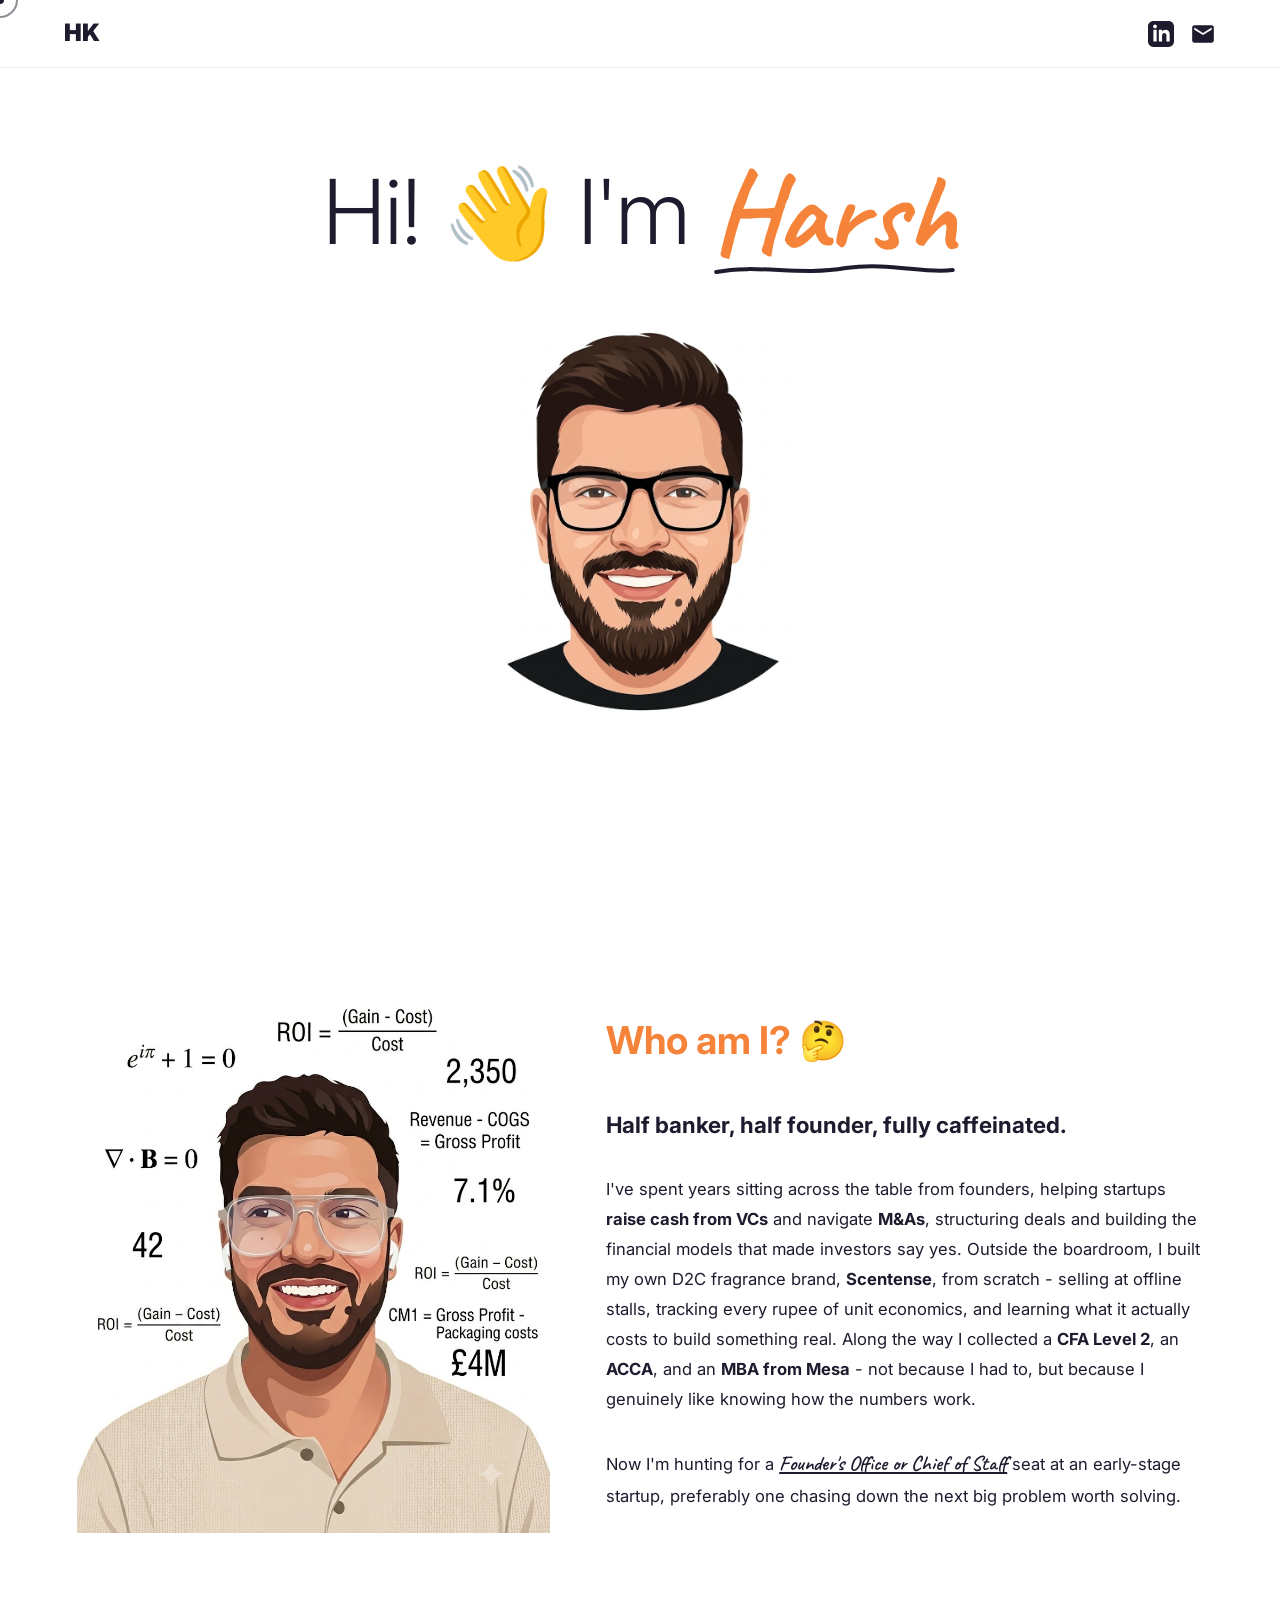
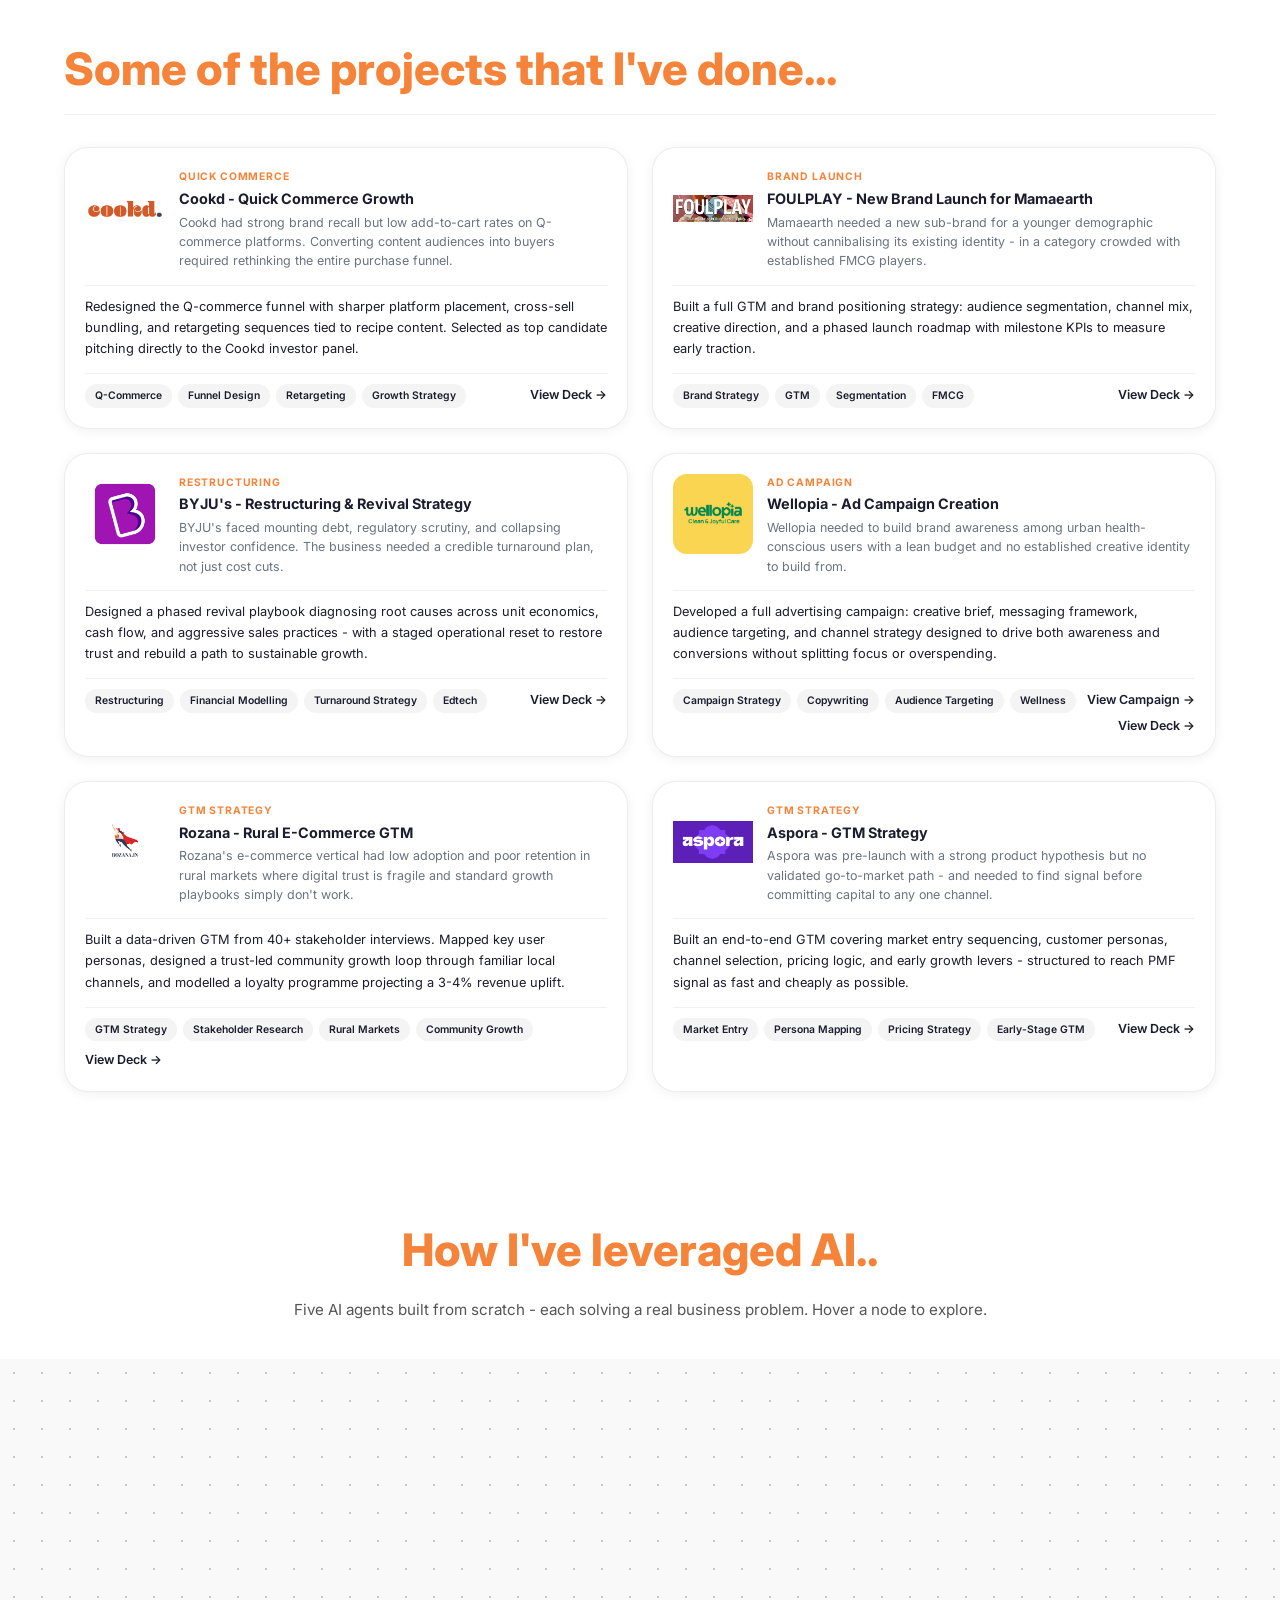
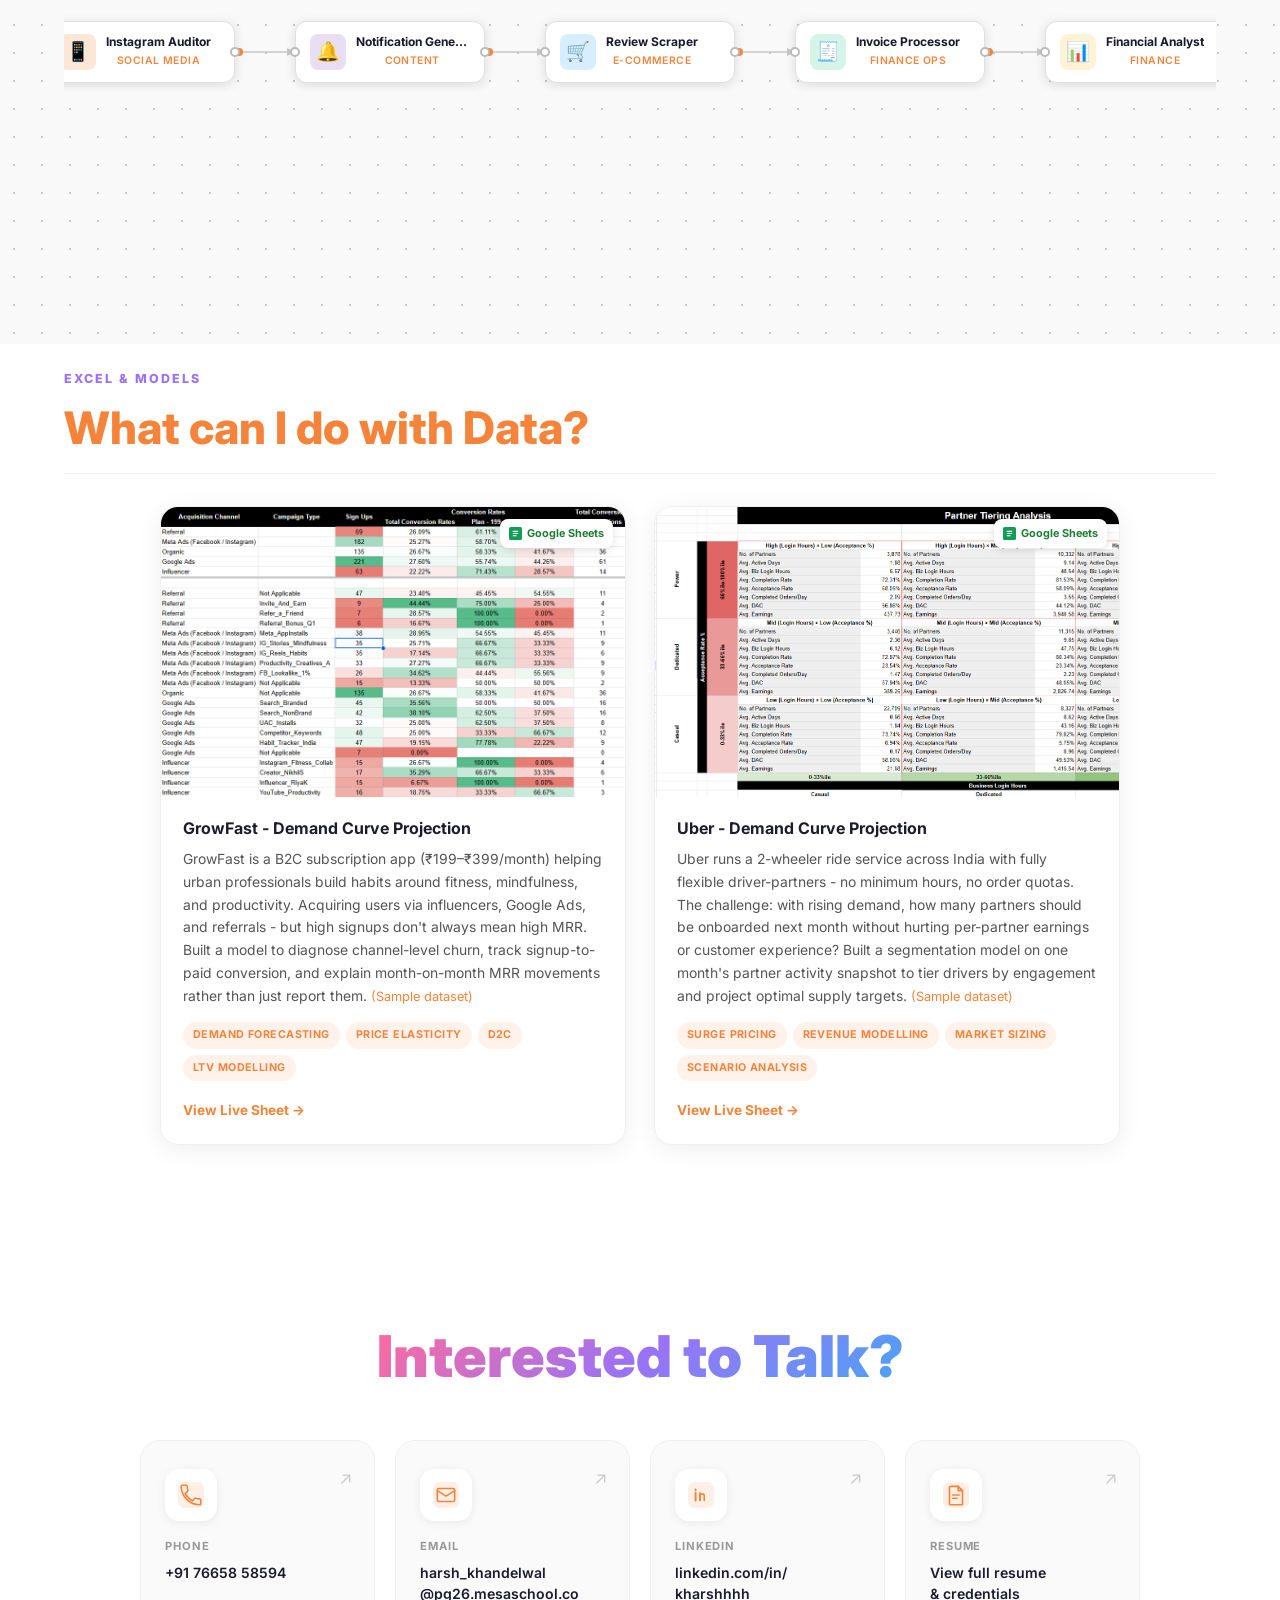
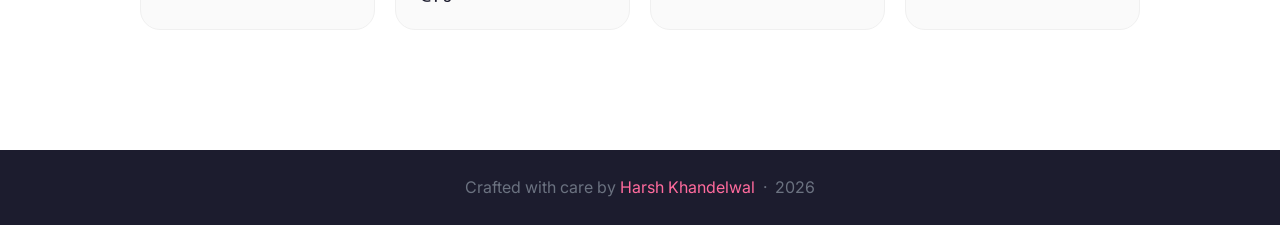
==== index.html @ 9301a470 "Redesign connect section: 'Interested to Talk?' heading, add phone card, 4-column layout" ====
<!DOCTYPE html>
<html lang="en">
<head>
  <meta charset="UTF-8" />
  <meta name="viewport" content="width=device-width, initial-scale=1.0" />
  <title>Harsh Khandelwal - GTM, Strategy & Finance</title>
  <link rel="preconnect" href="https://fonts.googleapis.com" />
  <link rel="preconnect" href="https://fonts.gstatic.com" crossorigin />
  <link href="https://fonts.googleapis.com/css2?family=Inter:wght@400;500;600;700;800;900&family=Caveat:wght@600;700&display=swap" rel="stylesheet" />
  <link rel="stylesheet" href="css/style.css" />
</head>
<body>

  <!-- NAV -->
  <nav class="nav-landing">
    <a href="index.html" class="nav-logo-landing">HK</a>
    <div class="nav-icons">
      <a href="https://www.linkedin.com/in/kharshhhh/" target="_blank" rel="noopener" class="nav-linkedin" aria-label="LinkedIn">
        <svg xmlns="http://www.w3.org/2000/svg" width="26" height="26" viewBox="0 0 24 24" fill="currentColor">
          <path d="M19 0h-14c-2.761 0-5 2.239-5 5v14c0 2.761 2.239 5 5 5h14c2.762 0 5-2.239 5-5v-14c0-2.761-2.238-5-5-5zm-11 19h-3v-11h3v11zm-1.5-12.268c-.966 0-1.75-.79-1.75-1.764s.784-1.764 1.75-1.764 1.75.79 1.75 1.764-.783 1.764-1.75 1.764zm13.5 12.268h-3v-5.604c0-3.368-4-3.113-4 0v5.604h-3v-11h3v1.765c1.396-2.586 7-2.777 7 2.476v6.759z"/>
        </svg>
      </a>
      <a href="mailto:harsh_khandelwal@pg26.mesaschool.co" class="nav-linkedin" aria-label="Email">
        <svg xmlns="http://www.w3.org/2000/svg" width="26" height="26" viewBox="0 0 24 24" fill="currentColor">
          <path d="M20 4H4c-1.1 0-2 .9-2 2v12c0 1.1.9 2 2 2h16c1.1 0 2-.9 2-2V6c0-1.1-.9-2-2-2zm0 4-8 5-8-5V6l8 5 8-5v2z"/>
        </svg>
      </a>
    </div>
  </nav>

  <div class="page-content">

    <!-- HERO LANDING -->
    <section class="hero-landing">
      <div class="hero-landing-text">
        <h1 class="landing-greeting">Hi! <span class="wave">👋</span> I'm <span class="landing-name">Harsh<svg class="name-underline" viewBox="0 0 220 18" xmlns="http://www.w3.org/2000/svg" preserveAspectRatio="none"><path d="M4 12 C40 4, 80 16, 120 8 C160 2, 190 14, 216 10" stroke="#1C1C2E" stroke-width="4" fill="none" stroke-linecap="round"/></svg></span></h1>
      </div>
      <div class="hero-landing-photo">
        <img src="assets/HarshAIPic.jpg" alt="Harsh Khandelwal" class="landing-photo" />
      </div>
    </section>

    <!-- WHO AM I -->
    <section class="who-section">
      <div class="who-image-col">
        <img src="assets/HarshNumbersAI.jpg" alt="Harsh Khandelwal" class="who-image" />
      </div>
      <div class="who-content-col">
        <h2 class="who-heading">Who am I? 🤔</h2>
        <p class="who-body">
          <span class="who-tagline">Half banker, half founder, fully caffeinated.</span><br><br>
          I've spent years sitting across the table from founders, helping startups <strong>raise cash from VCs</strong> and navigate <strong>M&amp;As</strong>, structuring deals and building the financial models that made investors say yes. Outside the boardroom, I built my own D2C fragrance brand, <strong>Scentense</strong>, from scratch - selling at offline stalls, tracking every rupee of unit economics, and learning what it actually costs to build something real. Along the way I collected a <strong>CFA Level 2</strong>, an <strong>ACCA</strong>, and an <strong>MBA from Mesa</strong> - not because I had to, but because I genuinely like knowing how the numbers work.<br><br>
          Now I'm hunting for a <span style="font-family: 'Caveat', cursive; font-size: 1.25em; text-decoration: underline; font-weight: 600;">Founder's Office or Chief of Staff</span> seat at an early-stage startup, preferably one chasing down the next big problem worth solving.
        </p>
      </div>
    </section>

    <!-- CASE STUDIES -->
    <section class="cs-home-section">
      <div class="cs-sticky-heading">
        <h2 class="cs-opening" style="color:#F5843A;">Some of the projects that I've done...</h2>
      </div>
      <div class="cs-list">

        <!-- 1. Cookd -->
        <div class="cs-tile fade-up">
          <div class="cs-top-row">
            <div class="cs-thumb-wrap">
              <img src="assets/CookdLogo.png" alt="Cookd" class="cs-thumb" />
            </div>
            <div class="cs-top-text">
              <span class="cs-tag">Quick Commerce</span>
              <h3 class="cs-title">Cookd - Quick Commerce Growth</h3>
              <p class="cs-problem">Cookd had strong brand recall but low add-to-cart rates on Q-commerce platforms. Converting content audiences into buyers required rethinking the entire purchase funnel.</p>
            </div>
          </div>
          <p class="cs-solution-text">Redesigned the Q-commerce funnel with sharper platform placement, cross-sell bundling, and retargeting sequences tied to recipe content. Selected as top candidate pitching directly to the Cookd investor panel.</p>
          <div class="cs-footer">
            <div class="cs-skills">
              <span class="cs-skill-tag">Q-Commerce</span>
              <span class="cs-skill-tag">Funnel Design</span>
              <span class="cs-skill-tag">Retargeting</span>
              <span class="cs-skill-tag">Growth Strategy</span>
            </div>
            <a href="https://drive.google.com/file/d/1Qt3O2t2z2on9Dh_epBdrnaebTq2zfUkA/view?usp=drive_link" target="_blank" rel="noopener" class="cs-deck-link">View Deck →</a>
          </div>
        </div>

        <!-- 2. FOULPLAY / Mamaearth -->
        <div class="cs-tile fade-up">
          <div class="cs-top-row">
            <div class="cs-thumb-wrap">
              <img src="assets/FoulplayLogo.png" alt="FOULPLAY" class="cs-thumb" />
            </div>
            <div class="cs-top-text">
              <span class="cs-tag">Brand Launch</span>
              <h3 class="cs-title">FOULPLAY - New Brand Launch for Mamaearth</h3>
              <p class="cs-problem">Mamaearth needed a new sub-brand for a younger demographic without cannibalising its existing identity - in a category crowded with established FMCG players.</p>
            </div>
          </div>
          <p class="cs-solution-text">Built a full GTM and brand positioning strategy: audience segmentation, channel mix, creative direction, and a phased launch roadmap with milestone KPIs to measure early traction.</p>
          <div class="cs-footer">
            <div class="cs-skills">
              <span class="cs-skill-tag">Brand Strategy</span>
              <span class="cs-skill-tag">GTM</span>
              <span class="cs-skill-tag">Segmentation</span>
              <span class="cs-skill-tag">FMCG</span>
            </div>
            <a href="https://drive.google.com/file/d/18SpnJAQQGda1H4A_Tl-a600AJizIrdcA/view?usp=sharing" target="_blank" rel="noopener" class="cs-deck-link">View Deck →</a>
          </div>
        </div>

        <!-- 3. BYJU's -->
        <div class="cs-tile fade-up">
          <div class="cs-top-row">
            <div class="cs-thumb-wrap">
              <img src="assets/ByjusLogo.jpg" alt="BYJU's" class="cs-thumb" />
            </div>
            <div class="cs-top-text">
              <span class="cs-tag">Restructuring</span>
              <h3 class="cs-title">BYJU's - Restructuring &amp; Revival Strategy</h3>
              <p class="cs-problem">BYJU's faced mounting debt, regulatory scrutiny, and collapsing investor confidence. The business needed a credible turnaround plan, not just cost cuts.</p>
            </div>
          </div>
          <p class="cs-solution-text">Designed a phased revival playbook diagnosing root causes across unit economics, cash flow, and aggressive sales practices - with a staged operational reset to restore trust and rebuild a path to sustainable growth.</p>
          <div class="cs-footer">
            <div class="cs-skills">
              <span class="cs-skill-tag">Restructuring</span>
              <span class="cs-skill-tag">Financial Modelling</span>
              <span class="cs-skill-tag">Turnaround Strategy</span>
              <span class="cs-skill-tag">Edtech</span>
            </div>
            <a href="https://drive.google.com/file/d/1xouOv4VNw7-9bUKOO3teWSLXQi_PvDqM/view?usp=sharing" target="_blank" rel="noopener" class="cs-deck-link">View Deck →</a>
          </div>
        </div>

        <!-- 4. Wellopia -->
        <div class="cs-tile fade-up">
          <div class="cs-top-row">
            <div class="cs-thumb-wrap">
              <img src="assets/WellopiaLogo.jpeg" alt="Wellopia" class="cs-thumb" />
            </div>
            <div class="cs-top-text">
              <span class="cs-tag">Ad Campaign</span>
              <h3 class="cs-title">Wellopia - Ad Campaign Creation</h3>
              <p class="cs-problem">Wellopia needed to build brand awareness among urban health-conscious users with a lean budget and no established creative identity to build from.</p>
            </div>
          </div>
          <p class="cs-solution-text">Developed a full advertising campaign: creative brief, messaging framework, audience targeting, and channel strategy designed to drive both awareness and conversions without splitting focus or overspending.</p>
          <div class="cs-footer">
            <div class="cs-skills">
              <span class="cs-skill-tag">Campaign Strategy</span>
              <span class="cs-skill-tag">Copywriting</span>
              <span class="cs-skill-tag">Audience Targeting</span>
              <span class="cs-skill-tag">Wellness</span>
            </div>
            <div class="cs-multi-links">
              <a href="https://drive.google.com/file/d/1P2YTkyjy419LNdso2Wci-GklZcdUuq22/view?usp=drive_link" target="_blank" rel="noopener" class="cs-deck-link">View Campaign →</a>
              <a href="https://drive.google.com/file/d/1J0oh55rtMQlSdWPIqvmvlC9eGh2N9DAC/view?usp=sharing" target="_blank" rel="noopener" class="cs-deck-link">View Deck →</a>
            </div>
          </div>
        </div>

        <!-- 5. Rozana -->
        <div class="cs-tile fade-up">
          <div class="cs-top-row">
            <div class="cs-thumb-wrap">
              <img src="assets/RozanaLogo.jpg" alt="Rozana" class="cs-thumb" />
            </div>
            <div class="cs-top-text">
              <span class="cs-tag">GTM Strategy</span>
              <h3 class="cs-title">Rozana - Rural E-Commerce GTM</h3>
              <p class="cs-problem">Rozana's e-commerce vertical had low adoption and poor retention in rural markets where digital trust is fragile and standard growth playbooks simply don't work.</p>
            </div>
          </div>
          <p class="cs-solution-text">Built a data-driven GTM from 40+ stakeholder interviews. Mapped key user personas, designed a trust-led community growth loop through familiar local channels, and modelled a loyalty programme projecting a 3-4% revenue uplift.</p>
          <div class="cs-footer">
            <div class="cs-skills">
              <span class="cs-skill-tag">GTM Strategy</span>
              <span class="cs-skill-tag">Stakeholder Research</span>
              <span class="cs-skill-tag">Rural Markets</span>
              <span class="cs-skill-tag">Community Growth</span>
            </div>
            <a href="https://drive.google.com/file/d/1u9KcnQWaymBEOujBESNsuPhxfS5xnvuZ/view?usp=sharing" target="_blank" rel="noopener" class="cs-deck-link">View Deck →</a>
          </div>
        </div>

        <!-- 6. Aspora -->
        <div class="cs-tile fade-up">
          <div class="cs-top-row">
            <div class="cs-thumb-wrap">
              <img src="assets/AsporaLogo.png" alt="Aspora" class="cs-thumb" />
            </div>
            <div class="cs-top-text">
              <span class="cs-tag">GTM Strategy</span>
              <h3 class="cs-title">Aspora - GTM Strategy</h3>
              <p class="cs-problem">Aspora was pre-launch with a strong product hypothesis but no validated go-to-market path - and needed to find signal before committing capital to any one channel.</p>
            </div>
          </div>
          <p class="cs-solution-text">Built an end-to-end GTM covering market entry sequencing, customer personas, channel selection, pricing logic, and early growth levers - structured to reach PMF signal as fast and cheaply as possible.</p>
          <div class="cs-footer">
            <div class="cs-skills">
              <span class="cs-skill-tag">Market Entry</span>
              <span class="cs-skill-tag">Persona Mapping</span>
              <span class="cs-skill-tag">Pricing Strategy</span>
              <span class="cs-skill-tag">Early-Stage GTM</span>
            </div>
            <a href="https://drive.google.com/file/d/1of0Hwg5eQiqpXvsL_7w_bRDt6ZBcgXvR/view?usp=sharing" target="_blank" rel="noopener" class="cs-deck-link">View Deck →</a>
          </div>
        </div>

      </div>
    </section>

    <!-- AI WORKFLOWS -->
    <div class="ai-header-zone">
      <h2 class="ai-heading">How I've leveraged AI..</h2>
      <p class="ai-subhead">Five AI agents built from scratch - each solving a real business problem. Hover a node to explore.</p>
    </div>

    <section class="ai-section">
      <div class="ai-overlay"></div>
      <div class="ai-content">
        <div class="ai-pipeline">

          <!-- Node 1 -->
          <div class="ai-node-wrap" data-index="0"
               data-tag="Social Media"
               data-title="Instagram Auditor"
               data-desc="An AI agent that analyses an Instagram profile's content, engagement rates, posting patterns, and audience signals to generate a comprehensive audit report with actionable recommendations."
               data-loom="https://www.loom.com/share/0a87caac58aa4b19910358daf4d7ec9a">
            <div class="ai-node">
              <div class="ai-node-handle ai-node-handle--left"></div>
              <div class="ai-node-body">
                <div class="ai-node-icon-box" style="background:#fce7d6;">📱</div>
                <div class="ai-node-text">
                  <span class="ai-node-name">Instagram Auditor</span>
                  <span class="ai-node-sub">Social Media</span>
                </div>
              </div>
              <div class="ai-node-handle ai-node-handle--right"></div>
            </div>
          </div>

          <div class="ai-arrow"><svg viewBox="0 0 60 12" xmlns="http://www.w3.org/2000/svg"><line x1="0" y1="6" x2="52" y2="6" stroke="#c8c8c8" stroke-width="1.5"/><polygon points="52,2 60,6 52,10" fill="#c8c8c8"/></svg><div class="ai-flow-dot"></div></div>

          <!-- Node 2 -->
          <div class="ai-node-wrap" data-index="1"
               data-tag="Content"
               data-title="Trend-based Notification Generator"
               data-desc="Automatically detects trending topics relevant to a brand and generates timely, personalised push notifications - keeping audiences engaged with minimal manual effort."
               data-loom="https://www.loom.com/share/b1d49808c2894594a07eae59274eff8b">
            <div class="ai-node">
              <div class="ai-node-handle ai-node-handle--left"></div>
              <div class="ai-node-body">
                <div class="ai-node-icon-box" style="background:#e8dff5;">🔔</div>
                <div class="ai-node-text">
                  <span class="ai-node-name">Notification Generator</span>
                  <span class="ai-node-sub">Content</span>
                </div>
              </div>
              <div class="ai-node-handle ai-node-handle--right"></div>
            </div>
          </div>

          <div class="ai-arrow"><svg viewBox="0 0 60 12" xmlns="http://www.w3.org/2000/svg"><line x1="0" y1="6" x2="52" y2="6" stroke="#c8c8c8" stroke-width="1.5"/><polygon points="52,2 60,6 52,10" fill="#c8c8c8"/></svg><div class="ai-flow-dot"></div></div>

          <!-- Node 3 -->
          <div class="ai-node-wrap" data-index="2"
               data-tag="E-Commerce"
               data-title="Amazon Review Scraper"
               data-desc="Scrapes and analyses Amazon product reviews at scale, extracting sentiment, recurring pain points, and feature requests - turning raw reviews into structured competitive intelligence."
               data-loom="https://www.loom.com/share/acd0e05b573e474e8a1d4c8194d3711e">
            <div class="ai-node">
              <div class="ai-node-handle ai-node-handle--left"></div>
              <div class="ai-node-body">
                <div class="ai-node-icon-box" style="background:#d6eeff;">🛒</div>
                <div class="ai-node-text">
                  <span class="ai-node-name">Review Scraper</span>
                  <span class="ai-node-sub">E-Commerce</span>
                </div>
              </div>
              <div class="ai-node-handle ai-node-handle--right"></div>
            </div>
          </div>

          <div class="ai-arrow"><svg viewBox="0 0 60 12" xmlns="http://www.w3.org/2000/svg"><line x1="0" y1="6" x2="52" y2="6" stroke="#c8c8c8" stroke-width="1.5"/><polygon points="52,2 60,6 52,10" fill="#c8c8c8"/></svg><div class="ai-flow-dot"></div></div>

          <!-- Node 4 -->
          <div class="ai-node-wrap" data-index="3"
               data-tag="Finance Ops"
               data-title="Automated Invoice Processor"
               data-desc="Reads, extracts, and categorises invoice data automatically - eliminating manual data entry, reducing errors, and feeding structured outputs directly into accounting or ERP workflows."
               data-loom="https://www.loom.com/share/75bfc85659074923bbd9a77d81e704a0">
            <div class="ai-node">
              <div class="ai-node-handle ai-node-handle--left"></div>
              <div class="ai-node-body">
                <div class="ai-node-icon-box" style="background:#d6f5e8;">🧾</div>
                <div class="ai-node-text">
                  <span class="ai-node-name">Invoice Processor</span>
                  <span class="ai-node-sub">Finance Ops</span>
                </div>
              </div>
              <div class="ai-node-handle ai-node-handle--right"></div>
            </div>
          </div>

          <div class="ai-arrow"><svg viewBox="0 0 60 12" xmlns="http://www.w3.org/2000/svg"><line x1="0" y1="6" x2="52" y2="6" stroke="#c8c8c8" stroke-width="1.5"/><polygon points="52,2 60,6 52,10" fill="#c8c8c8"/></svg><div class="ai-flow-dot"></div></div>

          <!-- Node 5 -->
          <div class="ai-node-wrap" data-index="4"
               data-tag="Finance"
               data-title="Financial Analyst"
               data-desc="An AI agent that ingests financial data (P&amp;L, balance sheets, cash flows) and generates analysis reports, highlights anomalies, and surfaces key ratios - acting as an always-on analyst."
               data-loom="https://www.loom.com/share/75bfc85659074923bbd9a77d81e704a0">
            <div class="ai-node">
              <div class="ai-node-handle ai-node-handle--left"></div>
              <div class="ai-node-body">
                <div class="ai-node-icon-box" style="background:#fff3d6;">📊</div>
                <div class="ai-node-text">
                  <span class="ai-node-name">Financial Analyst</span>
                  <span class="ai-node-sub">Finance</span>
                </div>
              </div>
              <div class="ai-node-handle ai-node-handle--right"></div>
            </div>
          </div>

        </div><!-- /ai-pipeline -->
      </div><!-- /ai-content -->
    </section>

    <!-- Shared AI node popup (fixed, centered, JS-controlled) -->
    <div id="aiNodePopup" class="ai-fixed-popup">
      <span class="ai-popup-tag" id="aiPopupTag"></span>
      <h3 class="ai-popup-title" id="aiPopupTitle"></h3>
      <p class="ai-popup-desc" id="aiPopupDesc"></p>
      <a class="ai-popup-btn" id="aiPopupBtn" target="_blank" rel="noopener">View Agent ↗</a>
    </div>

    <!-- FINANCIAL MODELS / DATA SECTION -->
    <section class="data-section">
      <div class="data-sticky-heading">
        <span class="section-label">Excel &amp; Models</span>
        <h2 class="cs-opening">What can I do with Data?</h2>
      </div>

      <div class="excel-grid">

        <!-- GrowFast DCP -->
        <div class="excel-card fade-up">
          <div class="excel-thumb-wrap">
            <img src="assets/GrowFast_DCP.png" alt="GrowFast Demand Curve Projection" class="excel-thumb" />
            <div class="excel-badge">
              <svg width="13" height="13" viewBox="0 0 24 24" fill="none"><rect width="24" height="24" rx="3" fill="#0F9D58"/><path d="M7 7h10v2H7zm0 4h10v2H7zm0 4h7v2H7z" fill="#fff"/></svg>
              Google Sheets
            </div>
          </div>
          <div class="excel-body">
            <h3 class="excel-title">GrowFast - Demand Curve Projection</h3>
            <p class="excel-desc">GrowFast is a B2C subscription app (₹199–₹399/month) helping urban professionals build habits around fitness, mindfulness, and productivity. Acquiring users via influencers, Google Ads, and referrals - but high signups don't always mean high MRR. Built a model to diagnose channel-level churn, track signup-to-paid conversion, and explain month-on-month MRR movements rather than just report them. <em style="color:#F5843A; font-style:normal; font-size:0.8rem;">(Sample dataset)</em></p>
            <div class="excel-tags">
              <span class="excel-tag">Demand Forecasting</span>
              <span class="excel-tag">Price Elasticity</span>
              <span class="excel-tag">D2C</span>
              <span class="excel-tag">LTV Modelling</span>
            </div>
            <a href="https://docs.google.com/spreadsheets/d/1K4vECbnSmkLkQ-Kgcd8R1eFddMNquEy4Mfq6aRgQWk0/edit?usp=sharing"
               target="_blank" rel="noopener noreferrer" class="excel-link">View Live Sheet →</a>
          </div>
        </div>

        <!-- Uber DCP -->
        <div class="excel-card fade-up">
          <div class="excel-thumb-wrap">
            <img src="assets/UberDCP.png" alt="Uber Demand Curve Projection" class="excel-thumb" />
            <div class="excel-badge">
              <svg width="13" height="13" viewBox="0 0 24 24" fill="none"><rect width="24" height="24" rx="3" fill="#0F9D58"/><path d="M7 7h10v2H7zm0 4h10v2H7zm0 4h7v2H7z" fill="#fff"/></svg>
              Google Sheets
            </div>
          </div>
          <div class="excel-body">
            <h3 class="excel-title">Uber - Demand Curve Projection</h3>
            <p class="excel-desc">Uber runs a 2-wheeler ride service across India with fully flexible driver-partners - no minimum hours, no order quotas. The challenge: with rising demand, how many partners should be onboarded next month without hurting per-partner earnings or customer experience? Built a segmentation model on one month's partner activity snapshot to tier drivers by engagement and project optimal supply targets. <em style="color:#F5843A; font-style:normal; font-size:0.8rem;">(Sample dataset)</em></p>
            <div class="excel-tags">
              <span class="excel-tag">Surge Pricing</span>
              <span class="excel-tag">Revenue Modelling</span>
              <span class="excel-tag">Market Sizing</span>
              <span class="excel-tag">Scenario Analysis</span>
            </div>
            <a href="https://docs.google.com/spreadsheets/d/1R9dZCuSqjxrG7LApciiO_Yq0SdFiNPS4xbjvU8DjDBg/edit?usp=sharing"
               target="_blank" rel="noopener noreferrer" class="excel-link">View Live Sheet →</a>
          </div>
        </div>

      </div>
    </section>

    <!-- CONNECT -->
    <section class="connect-section fade-up">
      <div class="connect-inner">
        <h2 class="connect-heading"><span class="gradient-text">Interested to Talk?</span></h2>

        <div class="connect-cards connect-cards--four">

          <!-- Phone -->
          <a href="tel:+917665858594" class="connect-card">
            <div class="connect-card-icon">
              <svg width="26" height="26" viewBox="0 0 24 24" fill="none" xmlns="http://www.w3.org/2000/svg">
                <rect width="24" height="24" rx="6" fill="#F5843A" opacity="0.12"/>
                <path d="M6.6 10.8c1.4 2.8 3.8 5.1 6.6 6.6l2.2-2.2c.3-.3.7-.4 1-.2 1.1.4 2.3.6 3.6.6.6 0 1 .4 1 1V20c0 .6-.4 1-1 1C10.6 21 3 13.4 3 4c0-.6.4-1 1-1h3.5c.6 0 1 .4 1 1 0 1.3.2 2.5.6 3.6.1.3 0 .7-.2 1L6.6 10.8z" stroke="#F5843A" stroke-width="1.5" stroke-linecap="round" stroke-linejoin="round"/>
              </svg>
            </div>
            <div class="connect-card-text">
              <span class="connect-card-label">Phone</span>
              <span class="connect-card-value">+91 76658 58594</span>
            </div>
            <span class="connect-card-arrow">↗</span>
          </a>

          <!-- Email -->
          <a href="mailto:harsh_khandelwal@pg26.mesaschool.co" class="connect-card">
            <div class="connect-card-icon">
              <svg width="26" height="26" viewBox="0 0 24 24" fill="none" xmlns="http://www.w3.org/2000/svg">
                <rect width="24" height="24" rx="6" fill="#F5843A" opacity="0.12"/>
                <path d="M4 7.5C4 6.67 4.67 6 5.5 6h13C19.33 6 20 6.67 20 7.5v9c0 .83-.67 1.5-1.5 1.5h-13C4.67 18 4 17.33 4 16.5v-9z" stroke="#F5843A" stroke-width="1.5"/>
                <path d="M4 8l8 5 8-5" stroke="#F5843A" stroke-width="1.5" stroke-linecap="round"/>
              </svg>
            </div>
            <div class="connect-card-text">
              <span class="connect-card-label">Email</span>
              <span class="connect-card-value">harsh_khandelwal<br>@pg26.mesaschool.co</span>
            </div>
            <span class="connect-card-arrow">↗</span>
          </a>

          <!-- LinkedIn -->
          <a href="https://www.linkedin.com/in/kharshhhh/" target="_blank" rel="noopener" class="connect-card">
            <div class="connect-card-icon">
              <svg width="26" height="26" viewBox="0 0 24 24" fill="none" xmlns="http://www.w3.org/2000/svg">
                <rect width="24" height="24" rx="6" fill="#F5843A" opacity="0.12"/>
                <path d="M7 10v7M7 7v.5" stroke="#F5843A" stroke-width="1.8" stroke-linecap="round"/>
                <path d="M11 17v-4c0-1.1.9-2 2-2s2 .9 2 2v4" stroke="#F5843A" stroke-width="1.5" stroke-linecap="round"/>
                <path d="M11 10v7" stroke="#F5843A" stroke-width="1.5" stroke-linecap="round"/>
              </svg>
            </div>
            <div class="connect-card-text">
              <span class="connect-card-label">LinkedIn</span>
              <span class="connect-card-value">linkedin.com/in/<br>kharshhhh</span>
            </div>
            <span class="connect-card-arrow">↗</span>
          </a>

          <!-- Resume -->
          <a href="https://drive.google.com/file/d/1l9JjYmacOy_mcjRsupHXETllGUcPaNiv/view?usp=sharing" target="_blank" rel="noopener" class="connect-card">
            <div class="connect-card-icon">
              <svg width="26" height="26" viewBox="0 0 24 24" fill="none" xmlns="http://www.w3.org/2000/svg">
                <rect width="24" height="24" rx="6" fill="#F5843A" opacity="0.12"/>
                <path d="M7 4h7l4 4v12a1 1 0 01-1 1H7a1 1 0 01-1-1V5a1 1 0 011-1z" stroke="#F5843A" stroke-width="1.5"/>
                <path d="M14 4v4h4M9 12h6M9 15h4" stroke="#F5843A" stroke-width="1.5" stroke-linecap="round"/>
              </svg>
            </div>
            <div class="connect-card-text">
              <span class="connect-card-label">Resume</span>
              <span class="connect-card-value">View full resume<br>&amp; credentials</span>
            </div>
            <span class="connect-card-arrow">↗</span>
          </a>

        </div>
      </div>
    </section>

  </div><!-- /page-content -->

  <footer>
    <p>Crafted with care by <span>Harsh Khandelwal</span> &nbsp;·&nbsp; 2026</p>
  </footer>

  <script src="js/main.js"></script>
</body>
</html>
---- css/style.css ----
/* ===== CUSTOM CURSOR ===== */
* { cursor: none !important; }

.cursor-dot {
  position: fixed;
  top: 0; left: 0;
  width: 8px; height: 8px;
  background: #1C1C2E;
  border-radius: 50%;
  pointer-events: none;
  z-index: 99999;
  margin-left: -4px;
  margin-top: -4px;
  transition: background 0.2s;
}

.cursor-ring {
  position: fixed;
  top: 0; left: 0;
  width: 36px; height: 36px;
  border: 2px solid rgba(28, 28, 46, 0.5);
  border-radius: 50%;
  pointer-events: none;
  z-index: 99998;
  margin-left: -18px;
  margin-top: -18px;
  transition: width 0.2s ease, height 0.2s ease, margin 0.2s ease, border-color 0.2s ease;
}

.cursor-ring--hover {
  width: 56px; height: 56px;
  margin-left: -28px;
  margin-top: -28px;
  border-color: rgba(245, 132, 58, 0.7);
}

.cursor-dust {
  position: fixed;
  width: 5px; height: 5px;
  border-radius: 50%;
  background: rgba(180, 180, 180, 0.45);
  pointer-events: none;
  z-index: 99997;
  transform: translate(-50%, -50%);
  animation: dust-fade 0.6s ease forwards;
}

@keyframes dust-fade {
  0%   { opacity: 1;   transform: translate(-50%, -50%) scale(1); }
  100% { opacity: 0;   transform: translate(-50%, -50%) scale(0.2); }
}

/* ===== RESET & BASE ===== */
*, *::before, *::after { box-sizing: border-box; margin: 0; padding: 0; }

:root {
  --pink:        #FFB3C6;
  --pink-mid:    #FF6B9D;
  --purple:      #D4B8FF;
  --purple-mid:  #9B72F5;
  --blue:        #B3DCFF;
  --blue-mid:    #4BA3F5;
  --green:       #B3F0D4;
  --green-mid:   #2EC98A;
  --yellow:      #FFF2B3;
  --yellow-mid:  #F5C842;
  --orange:      #FFD9B3;
  --orange-mid:  #F5843A;
  --bg:          #FAFAFA;
  --text:        #1C1C2E;
  --muted:       #6B7280;
  --white:       #FFFFFF;
  --nav-h:       68px;
  --radius:      16px;
  --shadow:      0 4px 24px rgba(0,0,0,0.08);
  --shadow-hover:0 8px 40px rgba(0,0,0,0.14);
}

html { scroll-behavior: smooth; }

body {
  font-family: 'Inter', 'Segoe UI', sans-serif;
  background: var(--bg);
  color: var(--text);
  line-height: 1.7;
}

a { text-decoration: none; color: inherit; }
img { max-width: 100%; display: block; }
ul { list-style: none; }

/* ===== TYPOGRAPHY ===== */
h1 { font-size: clamp(2.2rem, 5vw, 3.8rem); font-weight: 800; line-height: 1.15; }
h2 { font-size: clamp(1.6rem, 3vw, 2.4rem); font-weight: 700; }
h3 { font-size: 1.2rem; font-weight: 700; }
p  { font-size: 1rem; color: var(--muted); }

.gradient-text {
  background: linear-gradient(135deg, var(--pink-mid), var(--purple-mid), var(--blue-mid));
  -webkit-background-clip: text;
  -webkit-text-fill-color: transparent;
  background-clip: text;
}

/* ===== WHO AM I ===== */
.who-section {
  display: flex;
  align-items: center;
  gap: 5%;
  padding: 80px 6%;
  background: #ffffff;
  min-height: 80vh;
}

.who-image-col {
  flex: 0 0 42%;
  display: flex;
  align-items: flex-end;
  justify-content: center;
}

.who-image {
  width: 100%;
  max-width: 480px;
  height: auto;
  object-fit: contain;
  display: block;
}

.who-content-col {
  flex: 1;
  min-width: 0;
}

.who-heading {
  font-family: 'Inter', sans-serif;
  font-size: clamp(1.6rem, 3vw, 2.4rem);
  font-weight: 700;
  color: #F5843A;
  background: #F5843A;
  color: #ffffff;
  display: inline-block;
  padding: 6px 20px;
  border-radius: 6px;
  margin-bottom: 2rem;
  background: transparent;
  color: #F5843A;
  padding: 0;
}

.who-body {
  font-family: 'Inter', sans-serif;
  font-size: clamp(0.95rem, 1.3vw, 1.1rem);
  font-weight: 400;
  color: #1C1C2E;
  line-height: 1.8;
  max-width: 600px;
}

.who-tagline {
  font-size: 1.35em;
  font-weight: 700;
  color: #1C1C2E;
}

.caveat-black {
  font-family: 'Caveat', cursive;
  font-weight: 600;
  font-size: 1.35em;
  color: #1C1C2E;
  text-decoration: underline;
  text-underline-offset: 3px;
  text-decoration-thickness: 2px;
}

.caveat-bold-black {
  font-family: 'Caveat', cursive;
  font-weight: 700;
  font-size: 1.35em;
  color: #1C1C2E;
}

.caveat-mark {
  font-family: 'Caveat', cursive;
  font-weight: 600;
  font-size: 1.35em;
  color: #F5843A;
  text-decoration: underline;
  text-underline-offset: 3px;
  text-decoration-thickness: 2px;
}

@media (max-width: 768px) {
  .who-section {
    flex-direction: column;
    padding: 60px 5%;
    min-height: auto;
  }
  .who-image-col { flex: none; width: 80%; }
  .who-image { max-width: 100%; }
}

/* ===== NAV LANDING ===== */
.nav-landing {
  position: fixed;
  top: 0; left: 0; right: 0;
  height: var(--nav-h);
  background: #ffffff;
  display: flex;
  align-items: center;
  justify-content: space-between;
  padding: 0 5%;
  z-index: 999;
}

.nav-logo-landing {
  font-size: 1.5rem;
  font-weight: 900;
  color: #1C1C2E;
}

.nav-icons {
  display: flex;
  align-items: center;
  gap: 16px;
}

.nav-linkedin {
  color: #1C1C2E;
  display: flex;
  align-items: center;
  transition: color 0.2s;
}

.nav-linkedin:hover { color: #0A66C2; }

/* ===== HERO LANDING ===== */
.hero-landing {
  min-height: 100vh;
  background: #ffffff;
  display: flex;
  flex-direction: column;
  align-items: center;
  justify-content: center;
  padding-top: var(--nav-h);
  text-align: center;
  position: relative;
  overflow: hidden;
}

.hero-landing-text {
  z-index: 1;
  padding: 0 5%;
  position: relative;
}

.hero-landing-photo {
  position: relative;
  z-index: 1;
}

.landing-greeting {
  font-size: clamp(2.8rem, 7vw, 6rem);
  font-weight: 300;
  color: #1C1C2E;
  line-height: 1.15;
  display: flex;
  align-items: center;
  gap: 0.25em;
  flex-wrap: wrap;
  justify-content: center;
}

.wave {
  display: inline-block;
  animation: wave-hand 2.5s ease-in-out infinite;
  transform-origin: 70% 70%;
}

@keyframes wave-hand {
  0%, 60%, 100% { transform: rotate(0deg); }
  10%, 30%      { transform: rotate(18deg); }
  20%, 40%      { transform: rotate(-8deg); }
}

.landing-name {
  color: #F5843A;
  position: relative;
  display: inline-block;
  white-space: nowrap;
  font-family: 'Caveat', cursive;
  font-weight: 700;
  font-size: 1.25em;
  line-height: 1;
}

.name-underline {
  position: absolute;
  left: 0; bottom: -10px;
  width: 100%;
  height: 18px;
  overflow: visible;
}

.hero-landing-photo {
  margin-top: 2rem;
  z-index: 1;
}

.landing-photo {
  height: clamp(340px, 48vh, 520px);
  width: auto;
  object-fit: contain;
  display: block;
  margin: 0 auto;
}

/* ===== NAV ===== */
nav {
  position: fixed;
  top: 0; left: 0; right: 0;
  height: var(--nav-h);
  background: rgba(255,255,255,0.9);
  backdrop-filter: blur(14px);
  border-bottom: 1px solid rgba(0,0,0,0.06);
  display: flex;
  align-items: center;
  justify-content: space-between;
  padding: 0 5%;
  z-index: 999;
}

.nav-logo {
  font-size: 1.5rem;
  font-weight: 900;
  background: linear-gradient(135deg, var(--pink-mid), var(--purple-mid));
  -webkit-background-clip: text;
  -webkit-text-fill-color: transparent;
  background-clip: text;
}

.nav-links {
  display: flex;
  gap: 2rem;
  align-items: center;
}

.nav-links a {
  font-size: 0.95rem;
  font-weight: 600;
  color: var(--muted);
  padding: 6px 14px;
  border-radius: 20px;
  transition: all 0.25s;
}

.nav-links a:hover,
.nav-links a.active {
  background: linear-gradient(135deg, var(--pink), var(--purple));
  color: var(--text);
}

.hamburger { display: none; cursor: pointer; flex-direction: column; gap: 5px; }
.hamburger span { display: block; width: 24px; height: 2px; background: var(--text); border-radius: 2px; transition: all 0.3s; }

/* ===== PAGE WRAPPER ===== */
.page-content { padding-top: 0; }

/* ===== HERO ===== */
.hero {
  min-height: calc(100vh - var(--nav-h));
  display: flex;
  align-items: center;
  padding: 80px 5%;
  position: relative;
  overflow: hidden;
}


.hero::before {
  content: '';
  position: absolute;
  top: -200px; right: -200px;
  width: 600px; height: 600px;
  background: radial-gradient(circle, var(--purple) 0%, transparent 70%);
  opacity: 0.4;
  pointer-events: none;
}

.hero::after {
  content: '';
  position: absolute;
  bottom: -150px; left: -150px;
  width: 500px; height: 500px;
  background: radial-gradient(circle, var(--pink) 0%, transparent 70%);
  opacity: 0.35;
  pointer-events: none;
}

.hero-inner {
  max-width: 1100px;
  width: 100%;
  position: relative;
  z-index: 1;
  display: flex;
  align-items: center;
  gap: 4rem;
}

.hero-content { flex: 1; min-width: 0; }

.hero-photo-wrap {
  flex-shrink: 0;
  display: flex;
  align-items: center;
  justify-content: center;
}

.hero-photo-ring {
  width: 380px;
  height: 380px;
  border-radius: 50%;
  padding: 4px;
  background: linear-gradient(135deg, var(--pink-mid), var(--purple-mid), var(--blue-mid));
  box-shadow: 0 8px 40px rgba(155,114,245,0.35);
  flex-shrink: 0;
}

.hero-photo {
  width: 100%;
  height: 100%;
  border-radius: 50%;
  object-fit: cover;
  object-position: center 15%;
  display: block;
  border: 3px solid var(--bg);
  image-rendering: -webkit-optimize-contrast;
  image-rendering: crisp-edges;
  -webkit-backface-visibility: hidden;
  transform: translateZ(0);
}

.hero-badge {
  display: inline-flex;
  align-items: center;
  gap: 8px;
  background: var(--green);
  color: var(--green-mid);
  font-size: 0.82rem;
  font-weight: 700;
  padding: 6px 16px;
  border-radius: 20px;
  margin-bottom: 1.5rem;
  letter-spacing: 0.5px;
}

.hero-badge::before { content: '●'; animation: pulse 2s infinite; }

@keyframes pulse { 0%,100%{opacity:1} 50%{opacity:0.4} }

.hero h1 { margin-bottom: 1rem; }

.hero-title {
  font-size: clamp(0.95rem, 2vw, 1.15rem);
  color: var(--muted);
  font-weight: 500;
  margin-bottom: 1.8rem;
  max-width: 680px;
}

.hero-bio {
  font-size: 1.05rem;
  color: var(--text);
  line-height: 1.8;
  max-width: 740px;
  margin-bottom: 2.5rem;
  opacity: 0.85;
}

.hero-actions { display: flex; gap: 1rem; flex-wrap: wrap; }

/* ===== BUTTONS ===== */
.btn {
  display: inline-flex;
  align-items: center;
  gap: 8px;
  padding: 12px 28px;
  border-radius: 30px;
  font-size: 0.95rem;
  font-weight: 700;
  cursor: pointer;
  transition: all 0.25s;
  border: none;
}

.btn-primary {
  background: linear-gradient(135deg, var(--pink-mid), var(--purple-mid));
  color: var(--white);
  box-shadow: 0 4px 16px rgba(155,114,245,0.35);
}

.btn-primary:hover {
  transform: translateY(-2px);
  box-shadow: 0 8px 28px rgba(155,114,245,0.45);
}

.btn-outline {
  background: var(--white);
  color: var(--text);
  border: 2px solid rgba(0,0,0,0.1);
}

.btn-outline:hover {
  border-color: var(--purple-mid);
  color: var(--purple-mid);
  transform: translateY(-2px);
}

/* ===== SECTION COMMONS ===== */
section { padding: 80px 5%; }

.section-label {
  display: inline-block;
  font-size: 0.78rem;
  font-weight: 800;
  letter-spacing: 2px;
  text-transform: uppercase;
  color: var(--purple-mid);
  margin-bottom: 0.6rem;
}

.section-title { margin-bottom: 0.5rem; }
.section-sub  { font-size: 1.05rem; max-width: 600px; margin-bottom: 3rem; }

/* ===== SKILLS ===== */
.skills-grid {
  display: grid;
  grid-template-columns: repeat(auto-fit, minmax(200px, 1fr));
  gap: 1.4rem;
}

.skill-card {
  background: var(--white);
  border-radius: var(--radius);
  padding: 28px 24px;
  box-shadow: var(--shadow);
  transition: all 0.3s;
  border-top: 4px solid transparent;
  text-align: center;
}

.skill-card:hover {
  transform: translateY(-5px);
  box-shadow: var(--shadow-hover);
}

.skill-card:nth-child(1) { border-top-color: var(--pink-mid); }
.skill-card:nth-child(2) { border-top-color: var(--purple-mid); }
.skill-card:nth-child(3) { border-top-color: var(--blue-mid); }
.skill-card:nth-child(4) { border-top-color: var(--green-mid); }
.skill-card:nth-child(5) { border-top-color: var(--yellow-mid); }
.skill-card:nth-child(6) { border-top-color: var(--orange-mid); }

.skill-icon {
  font-size: 2.2rem;
  margin-bottom: 0.8rem;
}

.skill-card h3 { font-size: 1rem; margin-bottom: 0.4rem; }
.skill-card p  { font-size: 0.85rem; line-height: 1.55; }

/* ===== PAGE HERO (inner pages) ===== */
.page-hero {
  padding: 60px 5% 40px;
  text-align: center;
  position: relative;
  overflow: hidden;
}

.page-hero::before {
  content: '';
  position: absolute;
  inset: 0;
  background: linear-gradient(135deg, var(--pink) 0%, var(--purple) 50%, var(--blue) 100%);
  opacity: 0.12;
  pointer-events: none;
}

.page-hero .section-label,
.page-hero h1,
.page-hero p { position: relative; z-index: 1; }

/* ===== CARDS GRID ===== */
.cards-grid {
  display: grid;
  grid-template-columns: repeat(auto-fit, minmax(300px, 1fr));
  gap: 1.6rem;
  margin-top: 2rem;
}

.card {
  background: var(--white);
  border-radius: var(--radius);
  box-shadow: var(--shadow);
  overflow: hidden;
  transition: all 0.3s;
  display: flex;
  flex-direction: column;
}

.card:hover {
  transform: translateY(-5px);
  box-shadow: var(--shadow-hover);
}

.card-accent {
  height: 5px;
  width: 100%;
}

.card-body {
  padding: 24px;
  flex: 1;
  display: flex;
  flex-direction: column;
}

.card-tag {
  display: inline-block;
  font-size: 0.72rem;
  font-weight: 700;
  letter-spacing: 1px;
  text-transform: uppercase;
  padding: 3px 12px;
  border-radius: 20px;
  margin-bottom: 0.8rem;
}

.card h3 { font-size: 1.15rem; margin-bottom: 0.5rem; }
.card p  { font-size: 0.9rem; flex: 1; }

.card-footer {
  padding: 16px 24px;
  border-top: 1px solid rgba(0,0,0,0.05);
  display: flex;
  gap: 0.8rem;
  flex-wrap: wrap;
}

.card-link {
  font-size: 0.85rem;
  font-weight: 700;
  display: inline-flex;
  align-items: center;
  gap: 5px;
  padding: 8px 18px;
  border-radius: 20px;
  transition: all 0.25s;
}

.card-link:hover { transform: translateY(-2px); }

/* color variants */
.accent-pink   { background: linear-gradient(135deg, var(--pink-mid), #FF4D8D); }
.accent-purple { background: linear-gradient(135deg, var(--purple-mid), #7C3AED); }
.accent-blue   { background: linear-gradient(135deg, var(--blue-mid), #2563EB); }
.accent-green  { background: linear-gradient(135deg, var(--green-mid), #059669); }
.accent-orange { background: linear-gradient(135deg, var(--orange-mid), #DC6803); }

.tag-pink   { background: var(--pink);   color: var(--pink-mid); }
.tag-purple { background: var(--purple); color: var(--purple-mid); }
.tag-blue   { background: var(--blue);   color: var(--blue-mid); }
.tag-green  { background: var(--green);  color: var(--green-mid); }
.tag-orange { background: var(--orange); color: var(--orange-mid); }

.link-pink   { background: var(--pink);   color: var(--pink-mid); }
.link-purple { background: var(--purple); color: var(--purple-mid); }
.link-blue   { background: var(--blue);   color: var(--blue-mid); }
.link-green  { background: var(--green);  color: var(--green-mid); }
.link-orange { background: var(--orange); color: var(--orange-mid); }

.link-pink:hover   { background: var(--pink-mid);   color: var(--white); }
.link-purple:hover { background: var(--purple-mid); color: var(--white); }
.link-blue:hover   { background: var(--blue-mid);   color: var(--white); }
.link-green:hover  { background: var(--green-mid);  color: var(--white); }
.link-orange:hover { background: var(--orange-mid); color: var(--white); }

/* ===== LOOM EMBED ===== */
.video-wrapper {
  position: relative;
  padding-bottom: 56.25%;
  height: 0;
  overflow: hidden;
  border-radius: var(--radius);
  margin-bottom: 1rem;
}

.video-wrapper iframe {
  position: absolute;
  top: 0; left: 0;
  width: 100%; height: 100%;
  border: none;
  border-radius: var(--radius);
}

/* ===== RESUME PAGE ===== */
.resume-wrapper {
  max-width: 900px;
  margin: 0 auto;
  background: var(--white);
  border-radius: var(--radius);
  box-shadow: var(--shadow);
  overflow: hidden;
}

.resume-toolbar {
  padding: 16px 24px;
  background: linear-gradient(135deg, var(--pink), var(--purple));
  display: flex;
  align-items: center;
  justify-content: space-between;
  gap: 1rem;
  flex-wrap: wrap;
}

.resume-toolbar span { font-weight: 700; font-size: 1rem; }

.resume-embed {
  width: 100%;
  height: 88vh;
  border: none;
  display: block;
}

/* ===== EXPERIENCE SECTION ===== */
.timeline { display: flex; flex-direction: column; gap: 1.4rem; }

.timeline-item {
  background: var(--white);
  border-radius: var(--radius);
  padding: 24px 28px;
  box-shadow: var(--shadow);
  border-left: 5px solid var(--purple-mid);
  transition: all 0.3s;
}

.timeline-item:nth-child(2) { border-left-color: var(--pink-mid); }
.timeline-item:nth-child(3) { border-left-color: var(--blue-mid); }

.timeline-item:hover { transform: translateX(4px); box-shadow: var(--shadow-hover); }

.timeline-header {
  display: flex;
  justify-content: space-between;
  align-items: flex-start;
  flex-wrap: wrap;
  gap: 0.5rem;
  margin-bottom: 0.4rem;
}

.timeline-role { font-size: 1.1rem; font-weight: 700; }
.timeline-period {
  font-size: 0.82rem;
  font-weight: 700;
  background: var(--yellow);
  color: var(--yellow-mid);
  padding: 3px 12px;
  border-radius: 20px;
}

.timeline-org {
  font-size: 0.88rem;
  color: var(--purple-mid);
  font-weight: 600;
  margin-bottom: 0.8rem;
}

.timeline-bullets {
  padding-left: 1.2rem;
  list-style: disc;
}

.timeline-bullets li {
  font-size: 0.9rem;
  color: var(--muted);
  margin-bottom: 0.35rem;
}

/* ===== CASE STUDIES — TILE LAYOUT ===== */
.cs-home-section {
  padding: 0 5% 80px;
  background: #ffffff;
  overflow: visible;
}

.cs-sticky-heading {
  position: sticky;
  top: var(--nav-h);
  z-index: 10;
  background: #ffffff;
  padding: 20px 0 16px;
  border-bottom: 1px solid rgba(0,0,0,0.06);
  margin-bottom: 32px;
}

.cs-opening {
  font-size: clamp(1.8rem, 3.5vw, 2.8rem);
  font-weight: 800;
  color: #F5843A !important;
  line-height: 1.3;
}

.cs-list {
  display: grid;
  grid-template-columns: repeat(2, 1fr);
  gap: 24px;
  overflow: visible;
}

.cs-tile {
  display: flex;
  flex-direction: column;
  gap: 14px;
  background: #ffffff;
  border: 1px solid rgba(0,0,0,0.07);
  border-radius: 24px;
  box-shadow: 0 2px 12px rgba(0,0,0,0.06);
  padding: 20px;
  overflow: visible;
  transition: box-shadow 0.3s ease, transform 0.3s ease;
  transform-origin: center center;
}

.cs-tile:hover {
  box-shadow: 0 16px 48px rgba(245, 132, 58, 0.55);
  transform: scale(1.4);
  z-index: 10;
  position: relative;
}

/* Top row: thumbnail left, tag+title+problem right */
.cs-top-row {
  display: flex;
  gap: 14px;
  align-items: flex-start;
}

.cs-thumb-wrap {
  flex-shrink: 0;
  width: 80px;
  height: 80px;
  border-radius: 14px;
  overflow: hidden;
  background: #f0f0f0;
}

.cs-thumb {
  width: 100%;
  height: 100%;
  object-fit: contain;
  display: block;
  background: #fff;
}

.cs-top-text {
  display: flex;
  flex-direction: column;
  gap: 4px;
  min-width: 0;
}

.cs-tag {
  font-size: 0.65rem;
  font-weight: 700;
  letter-spacing: 0.08em;
  text-transform: uppercase;
  color: #F5843A;
}

.cs-title {
  font-size: 0.9rem;
  font-weight: 700;
  color: var(--text);
  line-height: 1.3;
  margin: 0;
}

.cs-problem {
  font-size: 0.78rem;
  color: var(--muted);
  line-height: 1.55;
  margin: 0;
}

/* Solution text - full width below top row */
.cs-solution-text {
  font-size: 0.8rem;
  color: var(--text);
  line-height: 1.65;
  margin: 0;
  padding-top: 10px;
  border-top: 1px solid rgba(0,0,0,0.06);
}

/* Footer: skill chips + deck link */
.cs-footer {
  display: flex;
  align-items: flex-start;
  justify-content: space-between;
  flex-wrap: wrap;
  gap: 8px;
  padding-top: 10px;
  border-top: 1px solid rgba(0,0,0,0.06);
}

.cs-skills {
  display: flex;
  flex-wrap: wrap;
  gap: 6px;
}

.cs-skill-tag {
  font-size: 0.65rem;
  font-weight: 600;
  background: #f4f4f4;
  color: var(--text);
  padding: 3px 10px;
  border-radius: 20px;
  white-space: nowrap;
}

.cs-deck-link {
  font-size: 0.78rem;
  font-weight: 600;
  color: var(--text);
  text-decoration: none;
  white-space: nowrap;
  transition: opacity 0.2s;
}

.cs-deck-link:hover { opacity: 0.5; }

.cs-multi-links {
  display: flex;
  flex-direction: column;
  gap: 4px;
  align-items: flex-end;
}

@media (max-width: 600px) {
  .cs-list { grid-template-columns: 1fr; }
}

/* ===== CONTACT STRIP ===== */
.contact-strip {
  background: linear-gradient(135deg, var(--pink-mid), var(--purple-mid), var(--blue-mid));
  padding: 60px 5%;
  text-align: center;
  color: var(--white);
}

.contact-strip h2 { color: var(--white); margin-bottom: 0.5rem; }
.contact-strip p  { color: rgba(255,255,255,0.85); margin-bottom: 2rem; font-size: 1.05rem; }

.contact-links {
  display: flex;
  justify-content: center;
  gap: 1.2rem;
  flex-wrap: wrap;
}

.contact-link {
  display: inline-flex;
  align-items: center;
  gap: 8px;
  background: rgba(255,255,255,0.15);
  backdrop-filter: blur(8px);
  border: 1.5px solid rgba(255,255,255,0.35);
  color: var(--white);
  font-size: 0.95rem;
  font-weight: 700;
  padding: 12px 26px;
  border-radius: 30px;
  transition: all 0.25s;
}

.contact-link:hover {
  background: rgba(255,255,255,0.3);
  transform: translateY(-3px);
}

/* ===== FOOTER ===== */
footer {
  background: var(--text);
  color: rgba(255,255,255,0.55);
  text-align: center;
  padding: 24px 5%;
  font-size: 0.85rem;
}

footer span { color: var(--pink-mid); }

/* ===== SCROLL ANIMATIONS ===== */
.fade-up {
  opacity: 0;
  transform: translateY(30px);
  transition: opacity 0.55s ease, transform 0.55s ease;
}

.fade-up.visible {
  opacity: 1;
  transform: none;
}

/* ===== RESPONSIVE ===== */
@media (max-width: 768px) {
  .nav-links {
    display: none;
    position: fixed;
    top: var(--nav-h); left: 0; right: 0;
    background: var(--white);
    flex-direction: column;
    padding: 1.5rem 5%;
    gap: 0.5rem;
    border-bottom: 1px solid rgba(0,0,0,0.07);
    box-shadow: var(--shadow);
  }

  .nav-links.open { display: flex; }
  .hamburger { display: flex; }

  .hero { padding: 50px 5%; }
  section { padding: 56px 5%; }
  .cards-grid { grid-template-columns: 1fr; }
  .skills-grid { grid-template-columns: repeat(2, 1fr); }
  .hero-actions { flex-direction: column; }
  .btn { justify-content: center; }

  .hero-actions { align-items: flex-start; }

  .hero-inner {
    flex-direction: column-reverse;
    gap: 2rem;
    text-align: left;
  }

  .hero-photo-ring {
    width: 220px;
    height: 220px;
  }
}

/* ===== AI WORKFLOWS SECTION ===== */

/* Heading zone — plain white, sits above the n8n canvas */
.ai-header-zone {
  background: #fff;
  text-align: center;
  padding: 40px 5% 36px;
}

.ai-heading {
  color: #F5843A;
  font-size: clamp(1.9rem, 4vw, 2.8rem);
  font-weight: 800;
  margin-bottom: 0.6rem;
}

.ai-subhead {
  color: #555;
  font-size: 0.95rem;
}

/* Canvas zone — CSS dot grid background */
.ai-section {
  position: relative;
  min-height: 65vh;
  display: flex;
  flex-direction: column;
  justify-content: center;
  padding: 60px 5%;
  overflow: visible;
  background-color: #f9f9f9;
  background-image: radial-gradient(circle, #c8c8c8 1px, transparent 1px);
  background-size: 28px 28px;
}

.ai-bg { display: none; }

.ai-overlay {
  position: absolute;
  inset: 0;
  background: transparent;
}

.ai-content {
  position: relative;
  z-index: 2;
  text-align: center;
}

/* Pipeline row — sits at the bottom of the canvas over the dotted area */
.ai-pipeline {
  display: flex;
  align-items: center;
  justify-content: center;
  gap: 0;
  flex-wrap: nowrap;
  overflow-x: auto;
  padding: 8px 0;
}

/* Arrow connector */
.ai-arrow {
  flex: 0 0 60px;
  height: 20px;
  position: relative;
  display: flex;
  align-items: center;
}

.ai-arrow svg {
  width: 60px;
  height: 12px;
  flex-shrink: 0;
}

.ai-flow-dot {
  position: absolute;
  top: 50%;
  left: 0;
  transform: translateY(-50%);
  width: 8px;
  height: 8px;
  border-radius: 50%;
  background: #F5843A;
  margin-top: 0;
  animation: flow-move 1.8s ease-in-out infinite;
  pointer-events: none;
}

.ai-arrow:nth-child(2) .ai-flow-dot  { animation-delay: 0s; }
.ai-arrow:nth-child(4) .ai-flow-dot  { animation-delay: 0.36s; }
.ai-arrow:nth-child(6) .ai-flow-dot  { animation-delay: 0.72s; }
.ai-arrow:nth-child(8) .ai-flow-dot  { animation-delay: 1.08s; }

@keyframes flow-move {
  0%   { left: 0px;  opacity: 0; }
  15%  { opacity: 1; }
  85%  { opacity: 1; }
  100% { left: 60px; opacity: 0; }
}

/* Node wrapper — carries the popup */
.ai-node-wrap {
  flex: 0 0 auto;
  position: relative;
}

/* n8n-style node card */
.ai-node {
  background: #fff;
  border: 1.5px solid #e0e0e0;
  border-radius: 12px;
  box-shadow: 0 2px 12px rgba(0,0,0,0.12);
  display: flex;
  align-items: center;
  position: relative;
  width: 190px;
  cursor: pointer;
  transition: border-color 0.2s, box-shadow 0.2s, transform 0.2s;
  user-select: none;
}

.ai-node-wrap:hover .ai-node {
  border-color: #F5843A;
  box-shadow: 0 6px 28px rgba(245,132,58,0.35);
  transform: translateY(-3px);
}

.ai-node-handle {
  width: 10px;
  height: 10px;
  border-radius: 50%;
  background: #fff;
  border: 2px solid #bbb;
  flex-shrink: 0;
  position: absolute;
  top: 50%;
  transform: translateY(-50%);
  z-index: 1;
}

.ai-node-handle--left  { left: -6px; }
.ai-node-handle--right { right: -6px; }

.ai-node-body {
  display: flex;
  align-items: center;
  gap: 10px;
  padding: 12px 16px 12px 14px;
  width: 100%;
}

.ai-node-icon-box {
  width: 36px;
  height: 36px;
  border-radius: 8px;
  display: flex;
  align-items: center;
  justify-content: center;
  font-size: 1.2rem;
  flex-shrink: 0;
}

.ai-node-text {
  display: flex;
  flex-direction: column;
  gap: 2px;
  min-width: 0;
}

.ai-node-name {
  font-size: 0.75rem;
  font-weight: 700;
  color: #1a1a2e;
  line-height: 1.3;
  white-space: nowrap;
  overflow: hidden;
  text-overflow: ellipsis;
}

.ai-node-sub {
  font-size: 0.65rem;
  font-weight: 600;
  color: #F5843A;
  text-transform: uppercase;
  letter-spacing: 0.04em;
}

/* Fixed popup — positioned below the hovered node via JS */
.ai-fixed-popup {
  position: fixed;
  width: 340px;
  background: #fff;
  border-radius: 22px;
  padding: 0 0 24px;
  box-shadow: 0 24px 70px rgba(0,0,0,0.2), 0 0 0 1.5px rgba(245,132,58,0.3);
  z-index: 9999;
  text-align: left;
  overflow: hidden;
  pointer-events: none;
  opacity: 0;
  display: block;
  transition: opacity 0.18s ease, transform 0.15s cubic-bezier(0.34,1.56,0.64,1);
}

.ai-fixed-popup.visible {
  opacity: 1;
  pointer-events: auto;
}

/* Orange bar at top */
.ai-fixed-popup::before {
  content: '';
  display: block;
  height: 5px;
  background: linear-gradient(90deg, #F5843A, #ffb347);
  border-radius: 22px 22px 0 0;
}

@keyframes popup-in {
  from { opacity: 0; transform: translate(-50%, -50%) scale(0.92); }
  to   { opacity: 1; transform: translate(-50%, -50%) scale(1); }
}

.ai-node-wrap:hover .ai-popup { display: block; }

.ai-popup-tag {
  display: inline-block;
  background: rgba(245,132,58,0.1);
  color: #F5843A;
  font-size: 0.65rem;
  font-weight: 700;
  letter-spacing: 0.06em;
  text-transform: uppercase;
  padding: 3px 10px;
  border-radius: 50px;
  margin: 22px 0 10px 24px;
}

.ai-popup-title {
  color: #F5843A;
  font-size: 1.15rem;
  font-weight: 800;
  margin-bottom: 12px;
  line-height: 1.3;
  padding: 0 24px;
}

.ai-popup-desc {
  color: #555;
  font-size: 0.85rem;
  line-height: 1.65;
  margin-bottom: 20px;
  padding: 0 24px;
}

.ai-popup-btn {
  display: inline-block;
  background: #F5843A;
  color: #fff;
  font-size: 0.85rem;
  font-weight: 700;
  padding: 10px 24px;
  border-radius: 50px;
  margin-left: 24px;
  transition: background 0.2s, transform 0.15s, box-shadow 0.15s;
  box-shadow: 0 4px 14px rgba(245,132,58,0.35);
}

.ai-popup-btn:hover {
  background: #d96e2a;
  transform: translateY(-2px);
  box-shadow: 0 6px 20px rgba(245,132,58,0.45);
}

@media (max-width: 420px) {
  .skills-grid { grid-template-columns: 1fr; }
}

/* ===== DATA / EXCEL MODELS SECTION ===== */
.data-section {
  padding: 0 5% 80px;
  background: #fff;
}

.data-sticky-heading {
  position: sticky;
  top: var(--nav-h);
  z-index: 10;
  background: #ffffff;
  padding: 20px 0 16px;
  border-bottom: 1px solid rgba(0,0,0,0.06);
  margin-bottom: 32px;
}

.excel-grid {
  display: grid;
  grid-template-columns: repeat(2, 1fr);
  gap: 28px;
  max-width: 960px;
  margin: 0 auto;
}

.excel-card {
  background: #fff;
  border-radius: 18px;
  box-shadow: 0 4px 24px rgba(0,0,0,0.07);
  border: 1px solid #f0f0f0;
  overflow: hidden;
  display: flex;
  flex-direction: column;
  transition: transform 0.25s ease, box-shadow 0.25s ease;
}

.excel-card:hover {
  transform: scale(1.04);
  box-shadow: 0 16px 48px rgba(245, 132, 58, 0.5);
  z-index: 5;
  position: relative;
}

.excel-thumb-wrap {
  width: 100%;
  aspect-ratio: 16 / 10;
  overflow: hidden;
  position: relative;
  background: #f5f5f5;
}

.excel-thumb {
  width: 100%;
  height: 100%;
  object-fit: cover;
  object-position: top left;
  display: block;
  transition: transform 0.4s ease;
}

.excel-card:hover .excel-thumb { transform: scale(1.04); }

.excel-badge {
  position: absolute;
  top: 12px;
  right: 12px;
  background: #fff;
  border-radius: 8px;
  padding: 5px 9px;
  display: flex;
  align-items: center;
  gap: 5px;
  font-size: 0.68rem;
  font-weight: 700;
  color: #1e7e34;
  box-shadow: 0 2px 8px rgba(0,0,0,0.12);
}

.excel-body {
  padding: 20px 22px 22px;
  flex: 1;
  display: flex;
  flex-direction: column;
}

.excel-title {
  font-size: 1rem;
  font-weight: 700;
  color: #1C1C2E;
  margin-bottom: 8px;
  line-height: 1.4;
}

.excel-desc {
  font-size: 0.87rem;
  color: #555;
  line-height: 1.65;
  margin-bottom: 14px;
  flex: 1;
}

.excel-tags {
  display: flex;
  flex-wrap: wrap;
  gap: 6px;
  margin-bottom: 18px;
}

.excel-tag {
  background: rgba(245,132,58,0.1);
  color: #F5843A;
  font-size: 0.67rem;
  font-weight: 700;
  letter-spacing: 0.04em;
  padding: 4px 10px;
  border-radius: 50px;
  text-transform: uppercase;
}

.excel-link {
  display: inline-flex;
  align-items: center;
  gap: 6px;
  font-size: 0.85rem;
  font-weight: 700;
  color: #F5843A;
  transition: gap 0.2s ease;
}

.excel-link:hover { gap: 10px; }

@media (max-width: 680px) {
  .excel-grid { grid-template-columns: 1fr; }
}

/* ===== LET'S CONNECT SECTION ===== */
.connect-section {
  padding: 100px 5% 120px;
  background: #fff;
  text-align: center;
}

.connect-inner {
  max-width: 1000px;
  margin: 0 auto;
}

.connect-heading {
  font-size: clamp(2.4rem, 5vw, 3.6rem);
  font-weight: 900;
  margin: 0 0 52px;
  line-height: 1.1;
}

.connect-cards {
  display: grid;
  grid-template-columns: repeat(3, 1fr);
  gap: 20px;
}

.connect-cards--four {
  grid-template-columns: repeat(4, 1fr);
}

.connect-card {
  display: flex;
  flex-direction: column;
  align-items: flex-start;
  gap: 16px;
  padding: 28px 24px 24px;
  background: #fafafa;
  border: 1.5px solid #f0f0f0;
  border-radius: 20px;
  text-decoration: none;
  text-align: left;
  position: relative;
  transition: transform 0.25s ease, box-shadow 0.25s ease, border-color 0.25s ease;
}

.connect-card:hover {
  transform: translateY(-6px);
  box-shadow: 0 16px 48px rgba(245, 132, 58, 0.18);
  border-color: rgba(245, 132, 58, 0.4);
}

.connect-card-icon {
  width: 52px;
  height: 52px;
  display: flex;
  align-items: center;
  justify-content: center;
  background: #fff;
  border-radius: 14px;
  box-shadow: 0 2px 10px rgba(0,0,0,0.07);
}

.connect-card-text {
  flex: 1;
}

.connect-card-label {
  display: block;
  font-size: 0.7rem;
  font-weight: 700;
  letter-spacing: 0.08em;
  text-transform: uppercase;
  color: #999;
  margin-bottom: 6px;
}

.connect-card-value {
  display: block;
  font-size: 0.88rem;
  font-weight: 600;
  color: #1C1C2E;
  line-height: 1.5;
}

.connect-card-arrow {
  position: absolute;
  top: 22px;
  right: 22px;
  font-size: 1.1rem;
  color: #ccc;
  transition: color 0.2s ease, transform 0.2s ease;
}

.connect-card:hover .connect-card-arrow {
  color: #F5843A;
  transform: translate(3px, -3px);
}

@media (max-width: 860px) {
  .connect-cards--four { grid-template-columns: repeat(2, 1fr); }
}

@media (max-width: 480px) {
  .connect-cards--four { grid-template-columns: 1fr; }
  .connect-section { padding: 70px 5% 80px; }
}
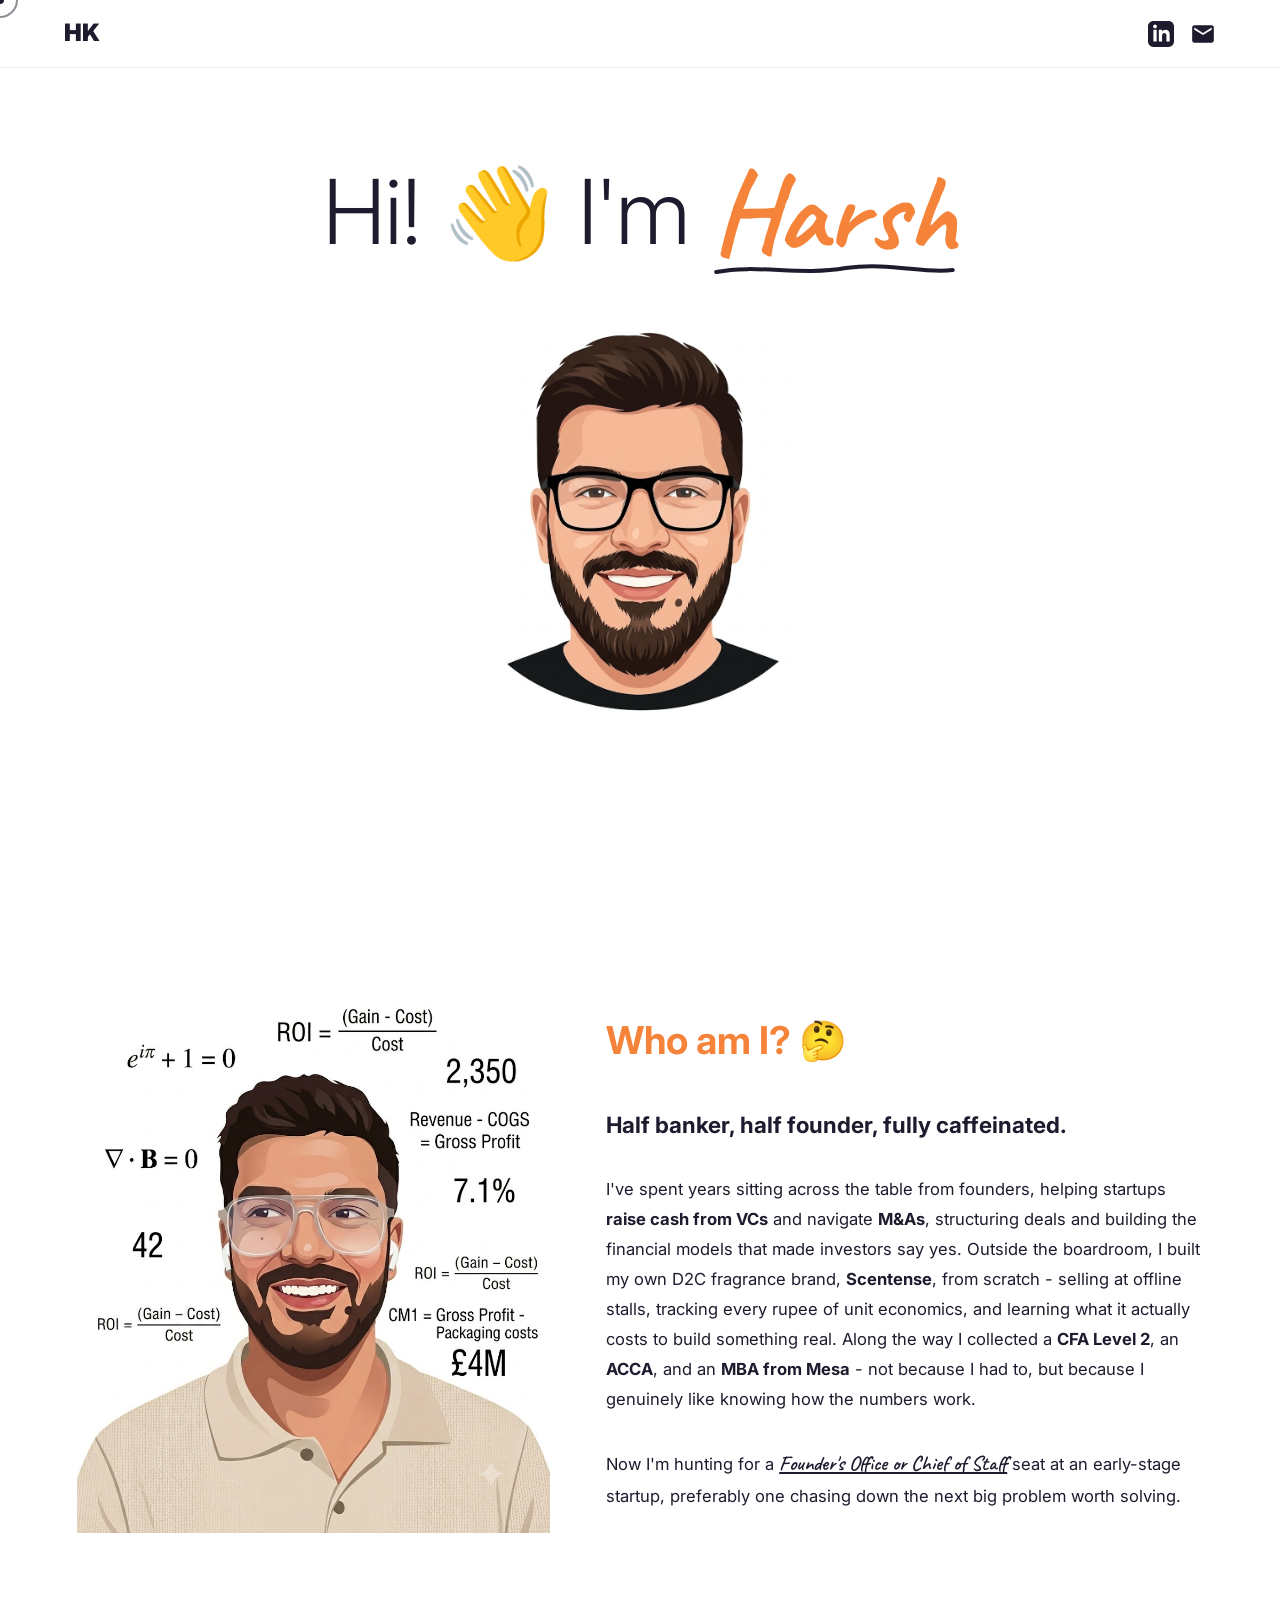
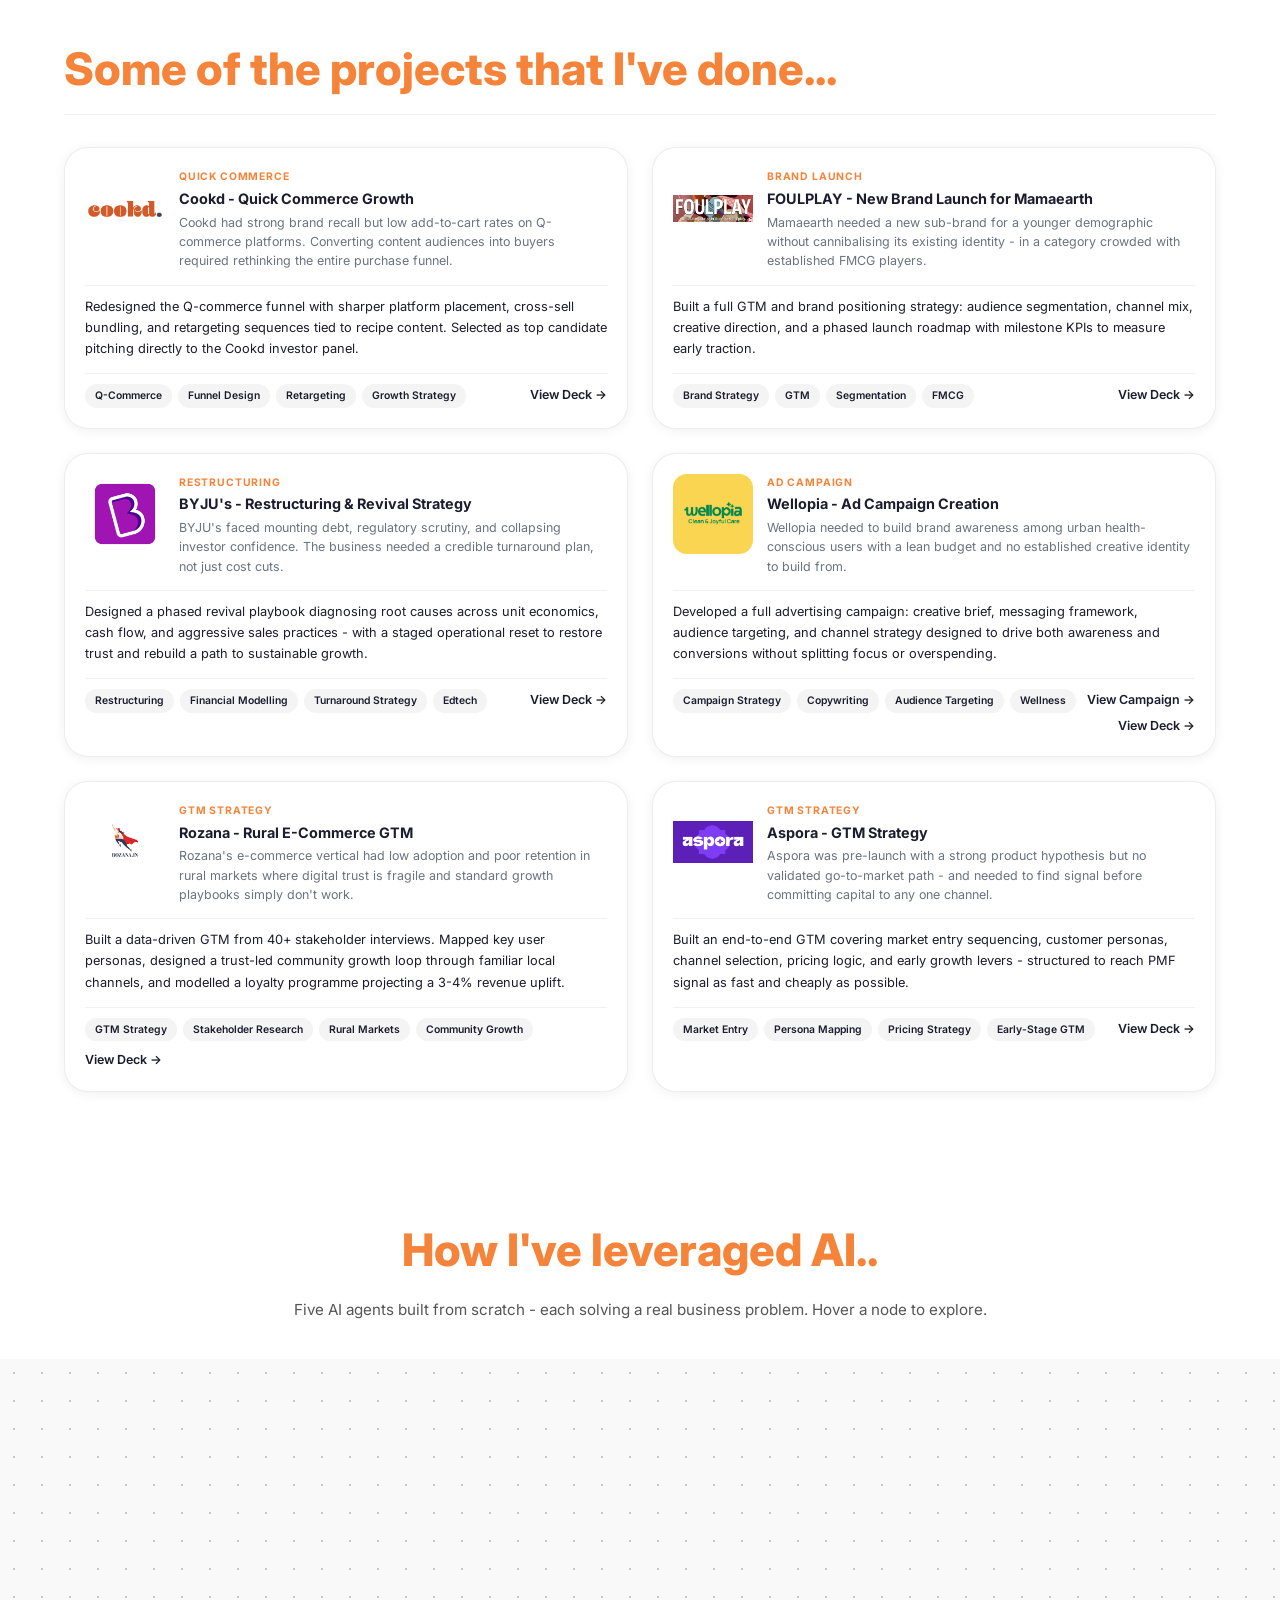
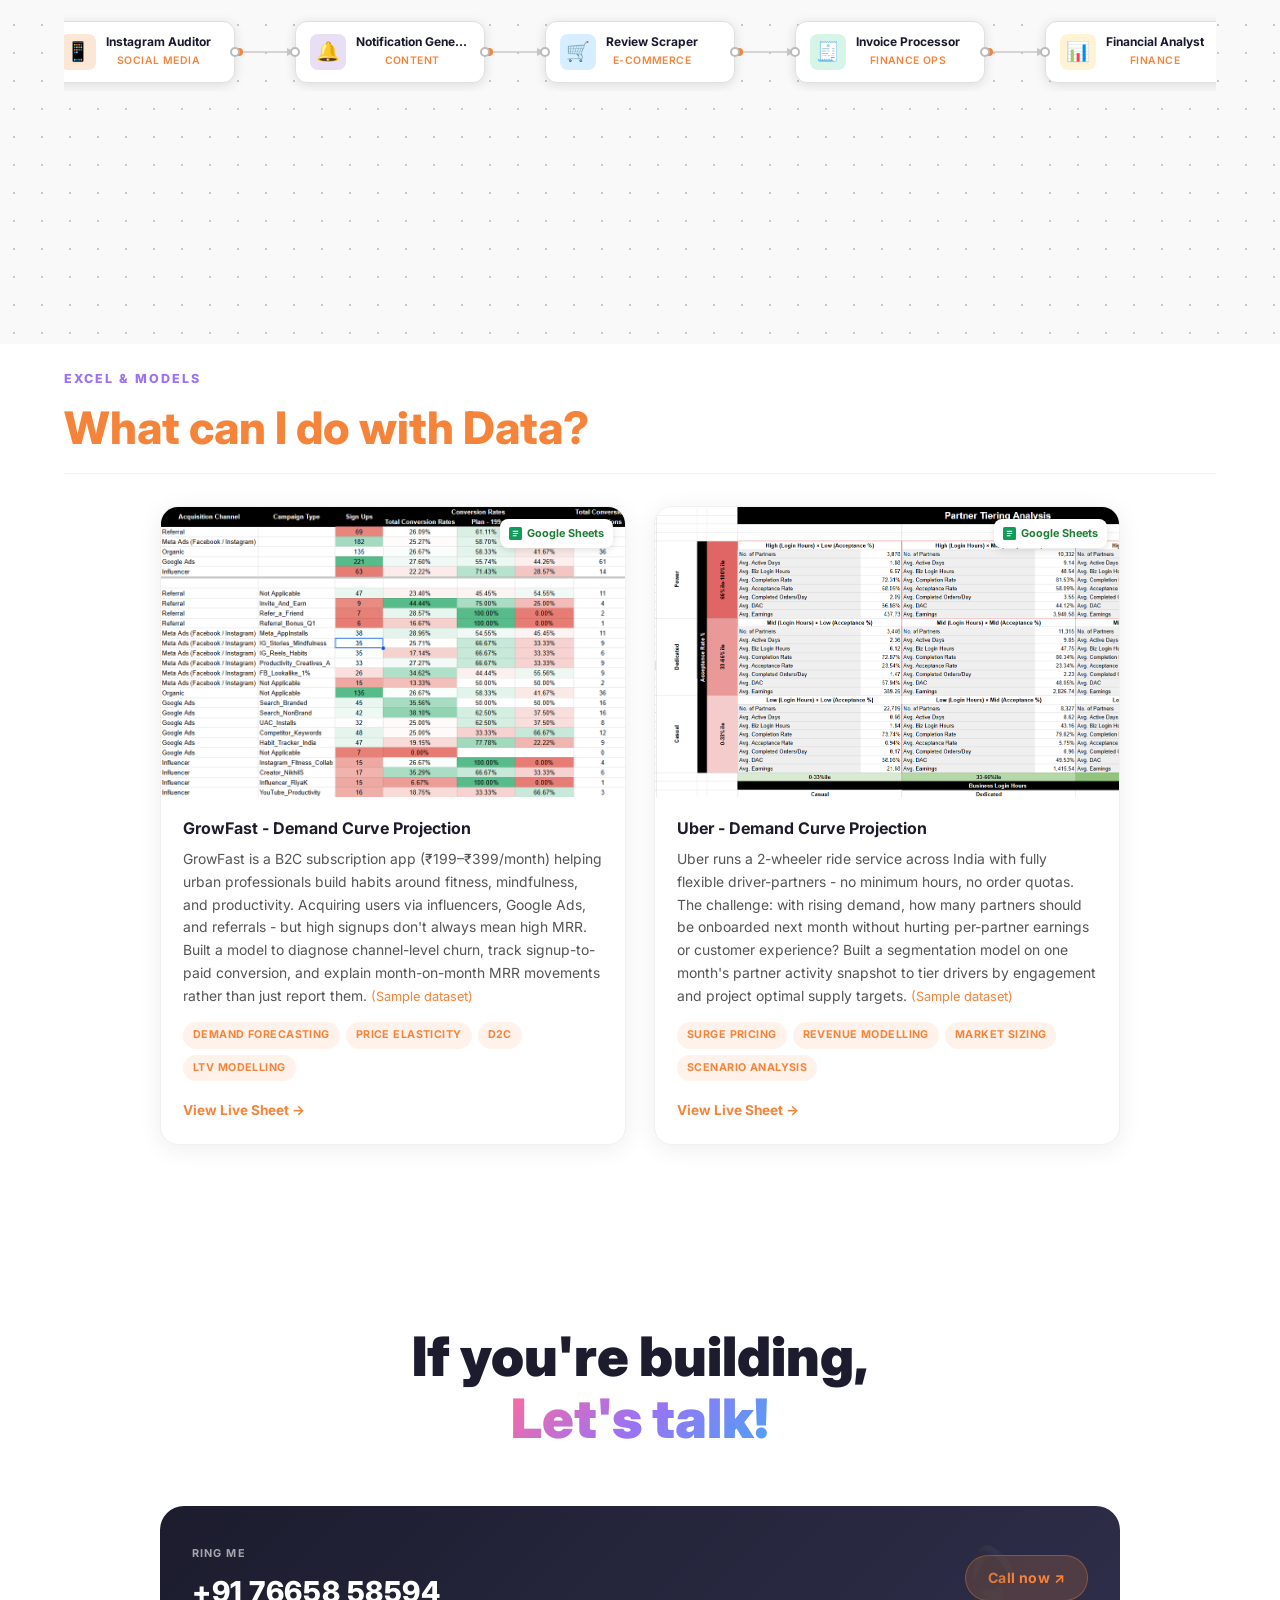
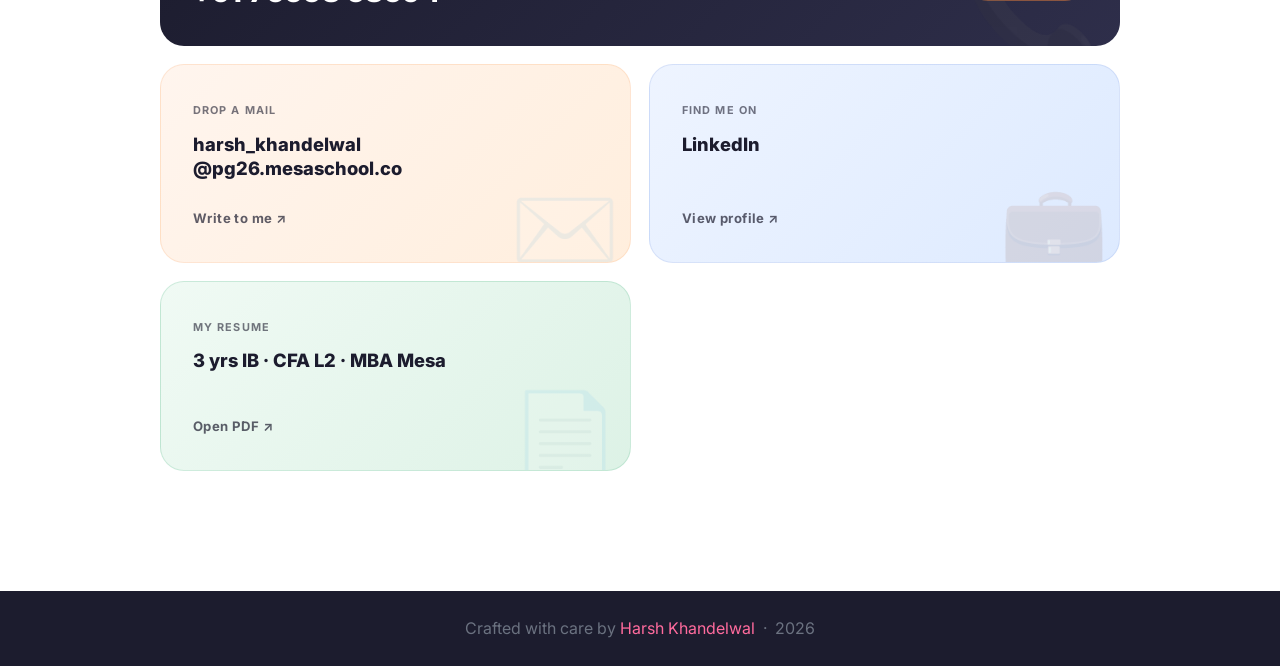
==== commit 30d96b52: "Redesign connect section: new heading, bento tile layout with phone/email/LinkedIn/resume" ====
--- a/index.html
+++ b/index.html
@@ -399,72 +399,42 @@
     <!-- CONNECT -->
     <section class="connect-section fade-up">
       <div class="connect-inner">
-        <h2 class="connect-heading"><span class="gradient-text">Interested to Talk?</span></h2>
-
-        <div class="connect-cards connect-cards--four">
-
-          <!-- Phone -->
-          <a href="tel:+917665858594" class="connect-card">
-            <div class="connect-card-icon">
-              <svg width="26" height="26" viewBox="0 0 24 24" fill="none" xmlns="http://www.w3.org/2000/svg">
-                <rect width="24" height="24" rx="6" fill="#F5843A" opacity="0.12"/>
-                <path d="M6.6 10.8c1.4 2.8 3.8 5.1 6.6 6.6l2.2-2.2c.3-.3.7-.4 1-.2 1.1.4 2.3.6 3.6.6.6 0 1 .4 1 1V20c0 .6-.4 1-1 1C10.6 21 3 13.4 3 4c0-.6.4-1 1-1h3.5c.6 0 1 .4 1 1 0 1.3.2 2.5.6 3.6.1.3 0 .7-.2 1L6.6 10.8z" stroke="#F5843A" stroke-width="1.5" stroke-linecap="round" stroke-linejoin="round"/>
-              </svg>
-            </div>
-            <div class="connect-card-text">
-              <span class="connect-card-label">Phone</span>
-              <span class="connect-card-value">+91 76658 58594</span>
-            </div>
-            <span class="connect-card-arrow">↗</span>
+        <h2 class="connect-heading">If you're building,<br><span class="gradient-text">Let's talk!</span></h2>
+
+        <div class="connect-bento">
+
+          <!-- Phone — featured wide card -->
+          <a href="tel:+917665858594" class="connect-tile connect-tile--phone">
+            <div class="connect-tile-bg-icon">📞</div>
+            <div class="connect-tile-text-group">
+              <span class="connect-tile-label">Ring me</span>
+              <span class="connect-tile-value">+91 76658 58594</span>
+            </div>
+            <span class="connect-tile-cta">Call now ↗</span>
           </a>
 
           <!-- Email -->
-          <a href="mailto:harsh_khandelwal@pg26.mesaschool.co" class="connect-card">
-            <div class="connect-card-icon">
-              <svg width="26" height="26" viewBox="0 0 24 24" fill="none" xmlns="http://www.w3.org/2000/svg">
-                <rect width="24" height="24" rx="6" fill="#F5843A" opacity="0.12"/>
-                <path d="M4 7.5C4 6.67 4.67 6 5.5 6h13C19.33 6 20 6.67 20 7.5v9c0 .83-.67 1.5-1.5 1.5h-13C4.67 18 4 17.33 4 16.5v-9z" stroke="#F5843A" stroke-width="1.5"/>
-                <path d="M4 8l8 5 8-5" stroke="#F5843A" stroke-width="1.5" stroke-linecap="round"/>
-              </svg>
-            </div>
-            <div class="connect-card-text">
-              <span class="connect-card-label">Email</span>
-              <span class="connect-card-value">harsh_khandelwal<br>@pg26.mesaschool.co</span>
-            </div>
-            <span class="connect-card-arrow">↗</span>
+          <a href="mailto:harsh_khandelwal@pg26.mesaschool.co" class="connect-tile connect-tile--email">
+            <div class="connect-tile-bg-icon">✉️</div>
+            <span class="connect-tile-label">Drop a mail</span>
+            <span class="connect-tile-value">harsh_khandelwal<br>@pg26.mesaschool.co</span>
+            <span class="connect-tile-cta">Write to me ↗</span>
           </a>
 
           <!-- LinkedIn -->
-          <a href="https://www.linkedin.com/in/kharshhhh/" target="_blank" rel="noopener" class="connect-card">
-            <div class="connect-card-icon">
-              <svg width="26" height="26" viewBox="0 0 24 24" fill="none" xmlns="http://www.w3.org/2000/svg">
-                <rect width="24" height="24" rx="6" fill="#F5843A" opacity="0.12"/>
-                <path d="M7 10v7M7 7v.5" stroke="#F5843A" stroke-width="1.8" stroke-linecap="round"/>
-                <path d="M11 17v-4c0-1.1.9-2 2-2s2 .9 2 2v4" stroke="#F5843A" stroke-width="1.5" stroke-linecap="round"/>
-                <path d="M11 10v7" stroke="#F5843A" stroke-width="1.5" stroke-linecap="round"/>
-              </svg>
-            </div>
-            <div class="connect-card-text">
-              <span class="connect-card-label">LinkedIn</span>
-              <span class="connect-card-value">linkedin.com/in/<br>kharshhhh</span>
-            </div>
-            <span class="connect-card-arrow">↗</span>
+          <a href="https://www.linkedin.com/in/kharshhhh/" target="_blank" rel="noopener" class="connect-tile connect-tile--linkedin">
+            <div class="connect-tile-bg-icon">💼</div>
+            <span class="connect-tile-label">Find me on</span>
+            <span class="connect-tile-value">LinkedIn</span>
+            <span class="connect-tile-cta">View profile ↗</span>
           </a>
 
-          <!-- Resume -->
-          <a href="https://drive.google.com/file/d/1l9JjYmacOy_mcjRsupHXETllGUcPaNiv/view?usp=sharing" target="_blank" rel="noopener" class="connect-card">
-            <div class="connect-card-icon">
-              <svg width="26" height="26" viewBox="0 0 24 24" fill="none" xmlns="http://www.w3.org/2000/svg">
-                <rect width="24" height="24" rx="6" fill="#F5843A" opacity="0.12"/>
-                <path d="M7 4h7l4 4v12a1 1 0 01-1 1H7a1 1 0 01-1-1V5a1 1 0 011-1z" stroke="#F5843A" stroke-width="1.5"/>
-                <path d="M14 4v4h4M9 12h6M9 15h4" stroke="#F5843A" stroke-width="1.5" stroke-linecap="round"/>
-              </svg>
-            </div>
-            <div class="connect-card-text">
-              <span class="connect-card-label">Resume</span>
-              <span class="connect-card-value">View full resume<br>&amp; credentials</span>
-            </div>
-            <span class="connect-card-arrow">↗</span>
+          <!-- Resume — featured wide card -->
+          <a href="https://drive.google.com/file/d/1l9JjYmacOy_mcjRsupHXETllGUcPaNiv/view?usp=sharing" target="_blank" rel="noopener" class="connect-tile connect-tile--resume">
+            <div class="connect-tile-bg-icon">📄</div>
+            <span class="connect-tile-label">My Resume</span>
+            <span class="connect-tile-value">3 yrs IB · CFA L2 · MBA Mesa</span>
+            <span class="connect-tile-cta">Open PDF ↗</span>
           </a>
 
         </div>
--- a/css/style.css
+++ b/css/style.css
@@ -1464,6 +1464,7 @@
 }
 
 /* ===== LET'S CONNECT SECTION ===== */
+/* ===== CONNECT SECTION ===== */
 .connect-section {
   padding: 100px 5% 120px;
   background: #fff;
@@ -1471,100 +1472,164 @@
 }
 
 .connect-inner {
-  max-width: 1000px;
+  max-width: 960px;
   margin: 0 auto;
 }
 
 .connect-heading {
-  font-size: clamp(2.4rem, 5vw, 3.6rem);
+  font-size: clamp(2.2rem, 5vw, 3.4rem);
   font-weight: 900;
-  margin: 0 0 52px;
-  line-height: 1.1;
-}
-
-.connect-cards {
+  color: #1C1C2E;
+  margin: 0 0 56px;
+  line-height: 1.15;
+}
+
+/* Bento grid: 2 cols, phone spans full width on top */
+.connect-bento {
   display: grid;
-  grid-template-columns: repeat(3, 1fr);
-  gap: 20px;
-}
-
-.connect-cards--four {
-  grid-template-columns: repeat(4, 1fr);
-}
-
-.connect-card {
+  grid-template-columns: 1fr 1fr;
+  grid-template-rows: auto auto;
+  gap: 18px;
+  text-align: left;
+}
+
+/* Base tile */
+.connect-tile {
+  position: relative;
+  overflow: hidden;
+  border-radius: 24px;
+  padding: 36px 32px 32px;
+  text-decoration: none;
   display: flex;
   flex-direction: column;
-  align-items: flex-start;
-  gap: 16px;
-  padding: 28px 24px 24px;
-  background: #fafafa;
-  border: 1.5px solid #f0f0f0;
-  border-radius: 20px;
-  text-decoration: none;
-  text-align: left;
-  position: relative;
-  transition: transform 0.25s ease, box-shadow 0.25s ease, border-color 0.25s ease;
-}
-
-.connect-card:hover {
+  gap: 8px;
+  transition: transform 0.28s ease, box-shadow 0.28s ease;
+  min-height: 190px;
+}
+
+.connect-tile:hover {
   transform: translateY(-6px);
-  box-shadow: 0 16px 48px rgba(245, 132, 58, 0.18);
-  border-color: rgba(245, 132, 58, 0.4);
-}
-
-.connect-card-icon {
-  width: 52px;
-  height: 52px;
-  display: flex;
-  align-items: center;
-  justify-content: center;
-  background: #fff;
-  border-radius: 14px;
-  box-shadow: 0 2px 10px rgba(0,0,0,0.07);
-}
-
-.connect-card-text {
+  box-shadow: 0 20px 60px rgba(0,0,0,0.13);
+}
+
+/* Big decorative emoji in corner */
+.connect-tile-bg-icon {
+  position: absolute;
+  bottom: -10px;
+  right: 10px;
+  font-size: 5.5rem;
+  opacity: 0.13;
+  line-height: 1;
+  pointer-events: none;
+  transition: opacity 0.28s ease, transform 0.28s ease;
+}
+
+.connect-tile:hover .connect-tile-bg-icon {
+  opacity: 0.22;
+  transform: scale(1.08) rotate(-4deg);
+}
+
+.connect-tile-label {
+  font-size: 0.68rem;
+  font-weight: 700;
+  letter-spacing: 0.1em;
+  text-transform: uppercase;
+  opacity: 0.6;
+}
+
+.connect-tile-value {
+  font-size: 1.15rem;
+  font-weight: 800;
+  line-height: 1.35;
+  margin-top: 4px;
+}
+
+.connect-tile-cta {
+  margin-top: auto;
+  padding-top: 18px;
+  font-size: 0.82rem;
+  font-weight: 700;
+  letter-spacing: 0.03em;
+  opacity: 0.7;
+  transition: opacity 0.2s ease, letter-spacing 0.2s ease;
+}
+
+.connect-tile:hover .connect-tile-cta {
+  opacity: 1;
+  letter-spacing: 0.06em;
+}
+
+/* Individual tile colours */
+.connect-tile--phone {
+  background: linear-gradient(135deg, #1C1C2E 0%, #2e2e4a 100%);
+  color: #fff;
+  grid-column: 1 / -1; /* full width */
+  flex-direction: row;
+  align-items: center;
+  gap: 0;
+  min-height: 140px;
+}
+
+.connect-tile--phone .connect-tile-bg-icon {
+  font-size: 7rem;
+  bottom: -14px;
+  right: 20px;
+}
+
+.connect-tile--phone .connect-tile-text-group {
   flex: 1;
-}
-
-.connect-card-label {
-  display: block;
-  font-size: 0.7rem;
-  font-weight: 700;
-  letter-spacing: 0.08em;
-  text-transform: uppercase;
-  color: #999;
-  margin-bottom: 6px;
-}
-
-.connect-card-value {
-  display: block;
+  display: flex;
+  flex-direction: column;
+  gap: 6px;
+}
+
+.connect-tile--phone .connect-tile-value {
+  font-size: 1.8rem;
+  letter-spacing: 0.02em;
+}
+
+.connect-tile--phone .connect-tile-cta {
+  padding-top: 0;
+  margin-top: 0;
+  margin-left: 40px;
   font-size: 0.88rem;
-  font-weight: 600;
+  white-space: nowrap;
+  background: rgba(245,132,58,0.18);
+  color: #F5843A;
+  border: 1px solid rgba(245,132,58,0.35);
+  border-radius: 50px;
+  padding: 10px 22px;
+  opacity: 1;
+  transition: background 0.2s ease, transform 0.2s ease;
+}
+
+.connect-tile--phone:hover .connect-tile-cta {
+  background: rgba(245,132,58,0.32);
+  transform: translateX(4px);
+  letter-spacing: 0.03em;
+}
+
+.connect-tile--email {
+  background: linear-gradient(135deg, #fff5ee 0%, #ffeedd 100%);
   color: #1C1C2E;
-  line-height: 1.5;
-}
-
-.connect-card-arrow {
-  position: absolute;
-  top: 22px;
-  right: 22px;
-  font-size: 1.1rem;
-  color: #ccc;
-  transition: color 0.2s ease, transform 0.2s ease;
-}
-
-.connect-card:hover .connect-card-arrow {
-  color: #F5843A;
-  transform: translate(3px, -3px);
-}
-
-@media (max-width: 860px) {
-  .connect-cards--four { grid-template-columns: repeat(2, 1fr); }
-}
-
-@media (max-width: 480px) {
-  .connect-cards--four { grid-template-columns: 1fr; }
+  border: 1.5px solid rgba(245,132,58,0.15);
+}
+
+.connect-tile--linkedin {
+  background: linear-gradient(135deg, #eef4ff 0%, #ddeaff 100%);
+  color: #1C1C2E;
+  border: 1.5px solid rgba(60,100,200,0.12);
+}
+
+.connect-tile--resume {
+  background: linear-gradient(135deg, #f0faf4 0%, #ddf2e6 100%);
+  color: #1C1C2E;
+  border: 1.5px solid rgba(15,157,88,0.15);
+}
+
+@media (max-width: 640px) {
+  .connect-bento { grid-template-columns: 1fr; }
+  .connect-tile--phone { flex-direction: column; align-items: flex-start; }
+  .connect-tile--phone .connect-tile-cta { margin-left: 0; margin-top: 14px; }
   .connect-section { padding: 70px 5% 80px; }
 }
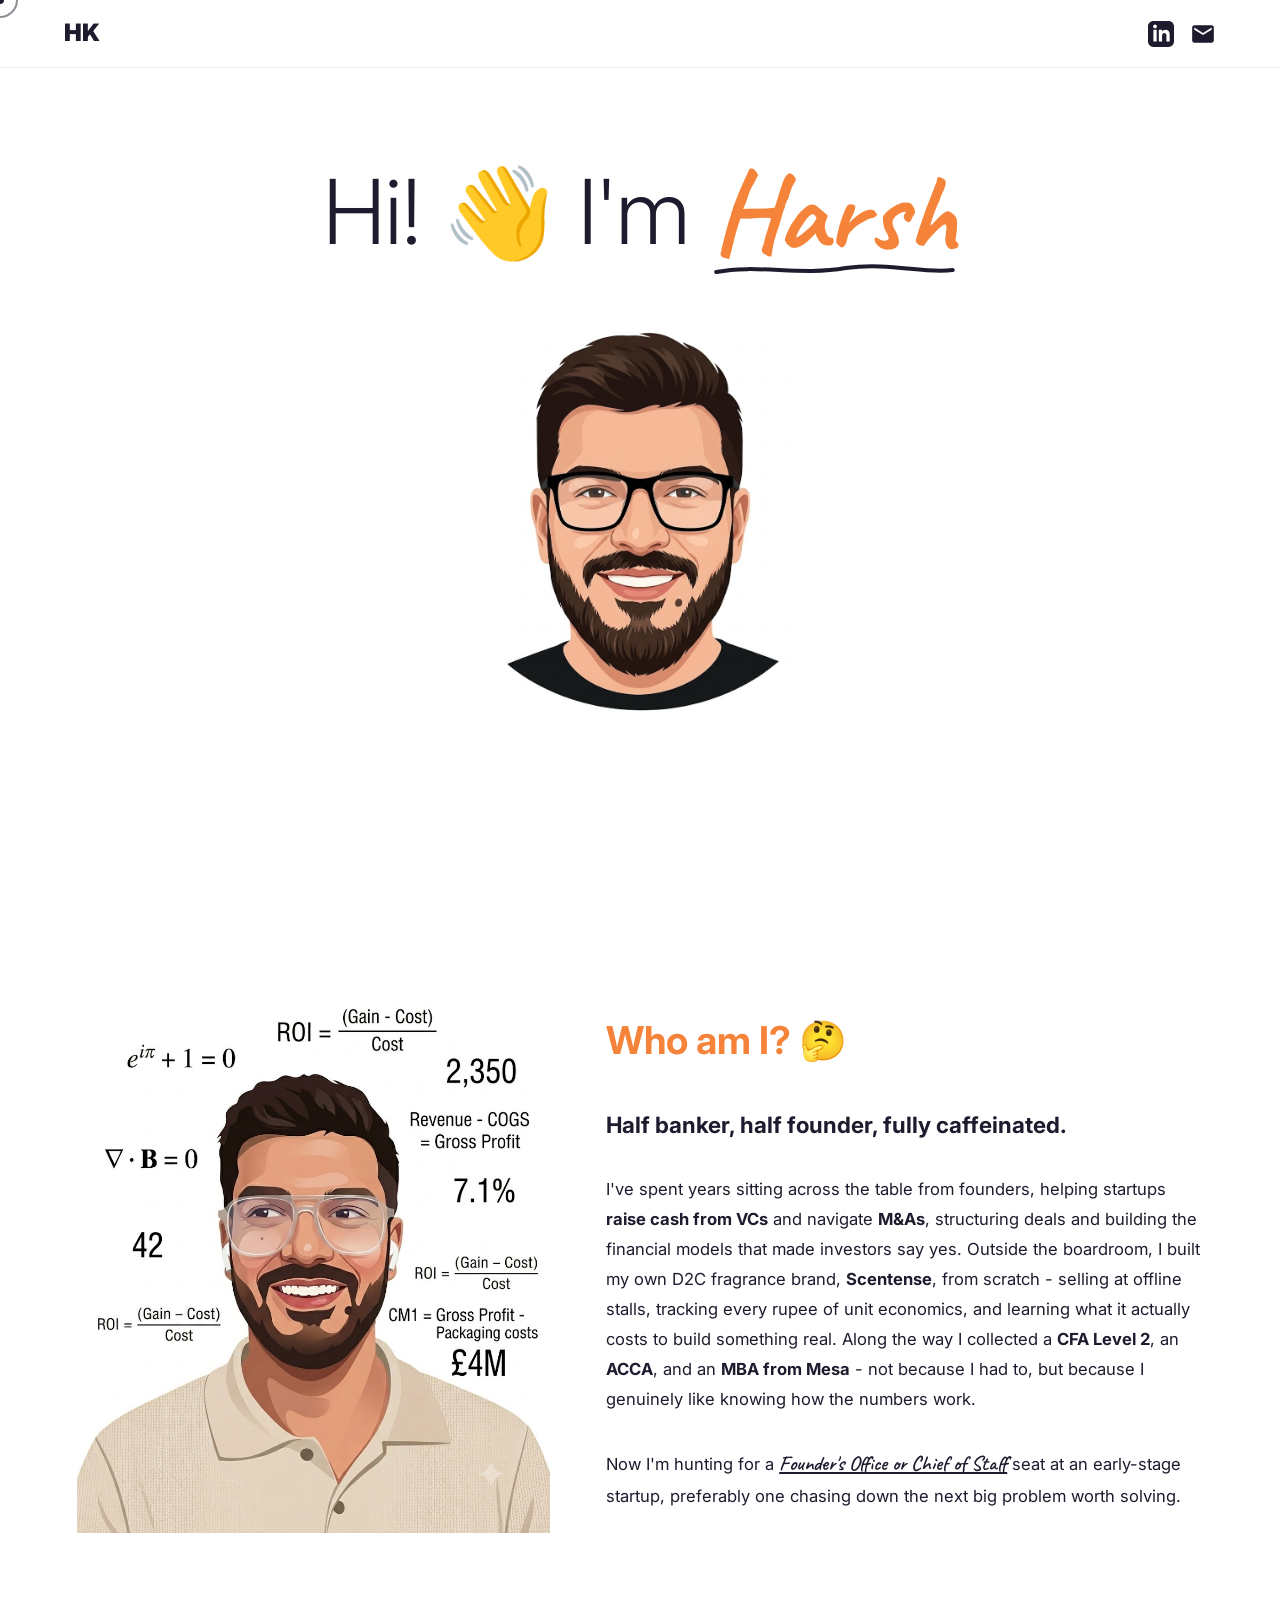
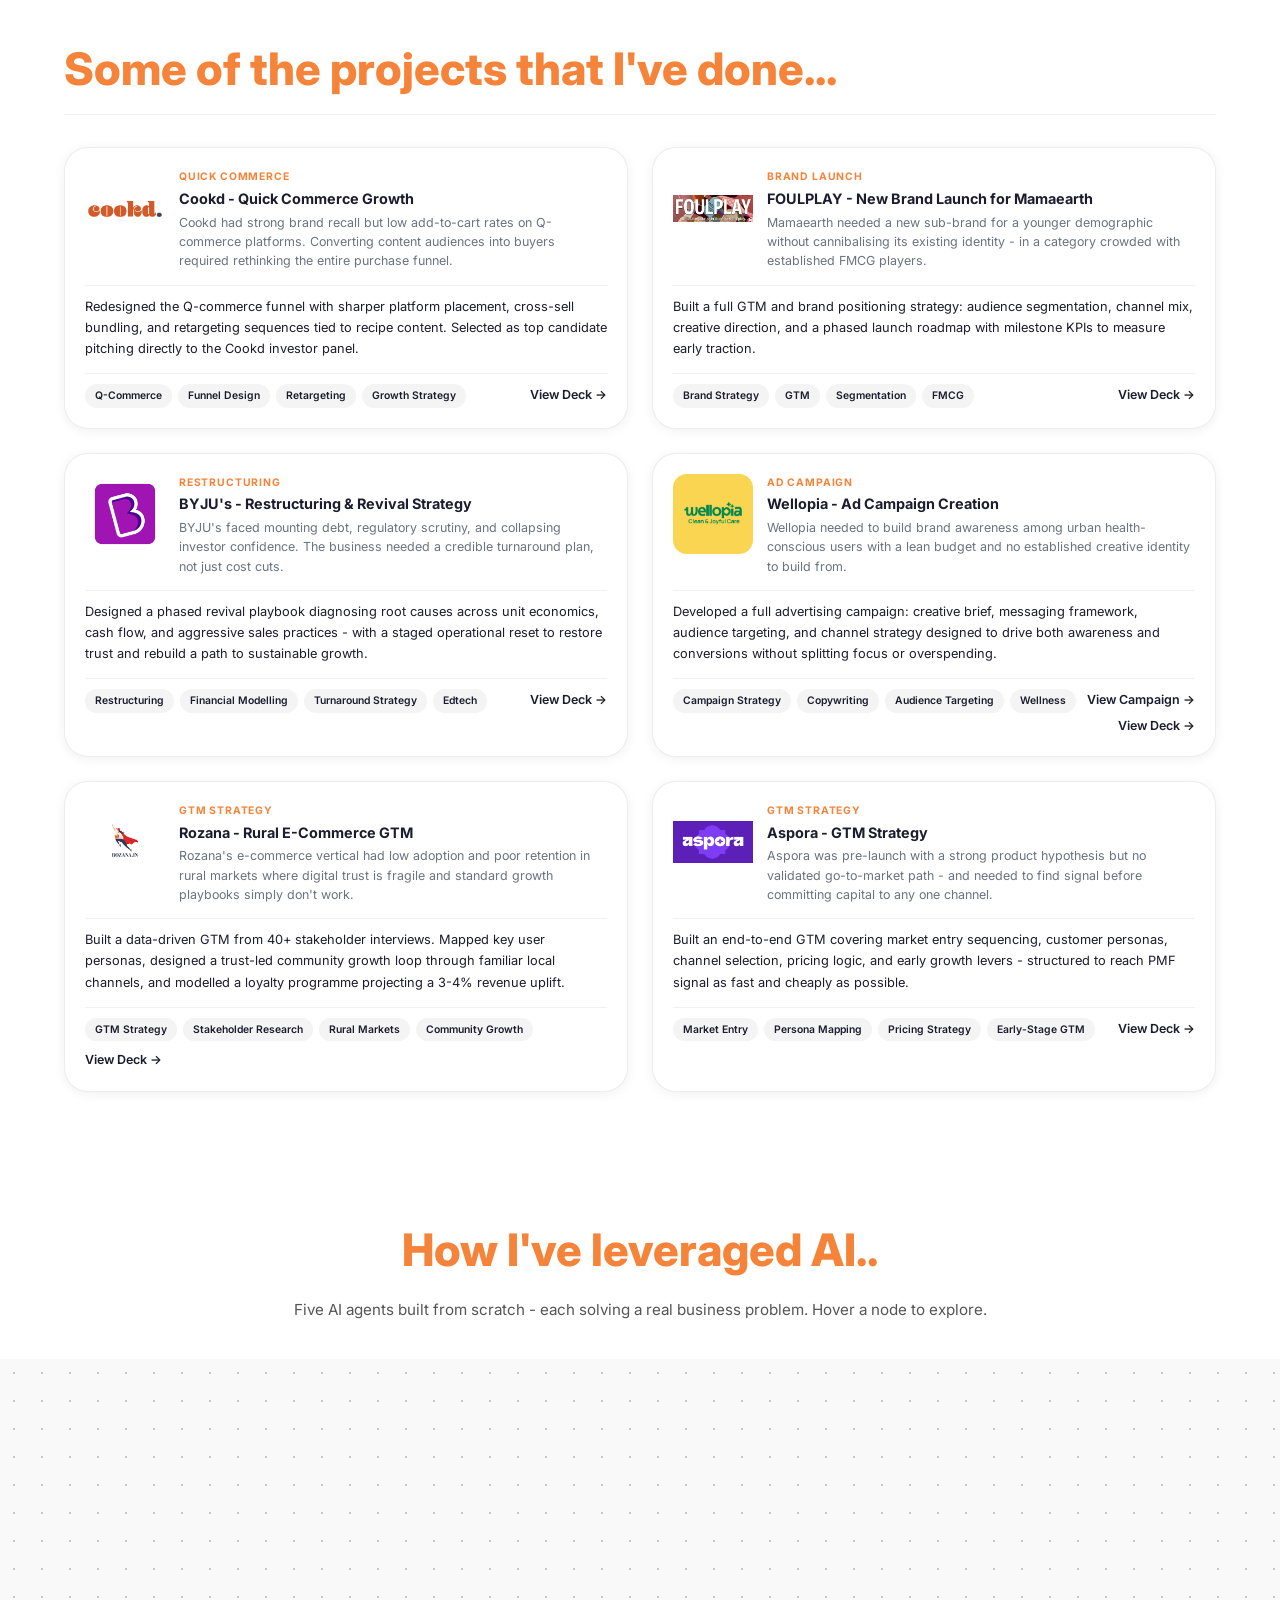
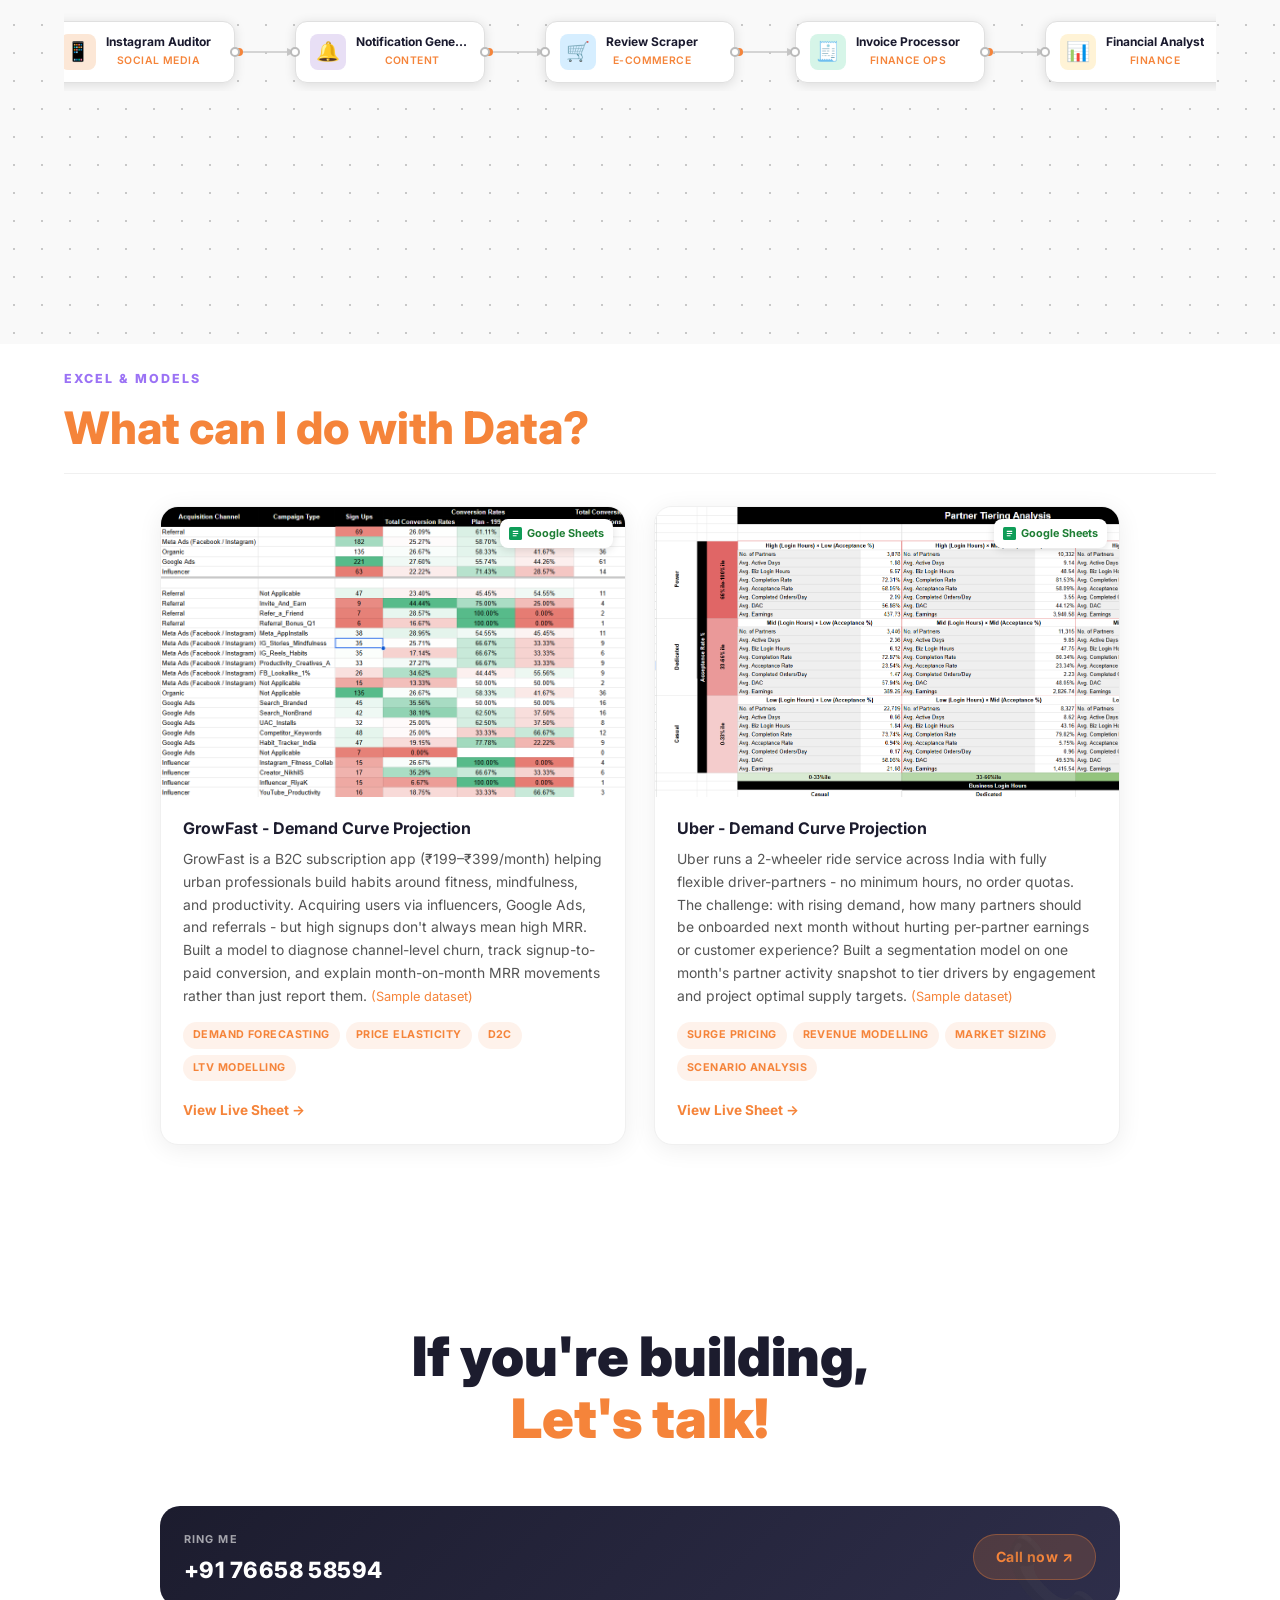
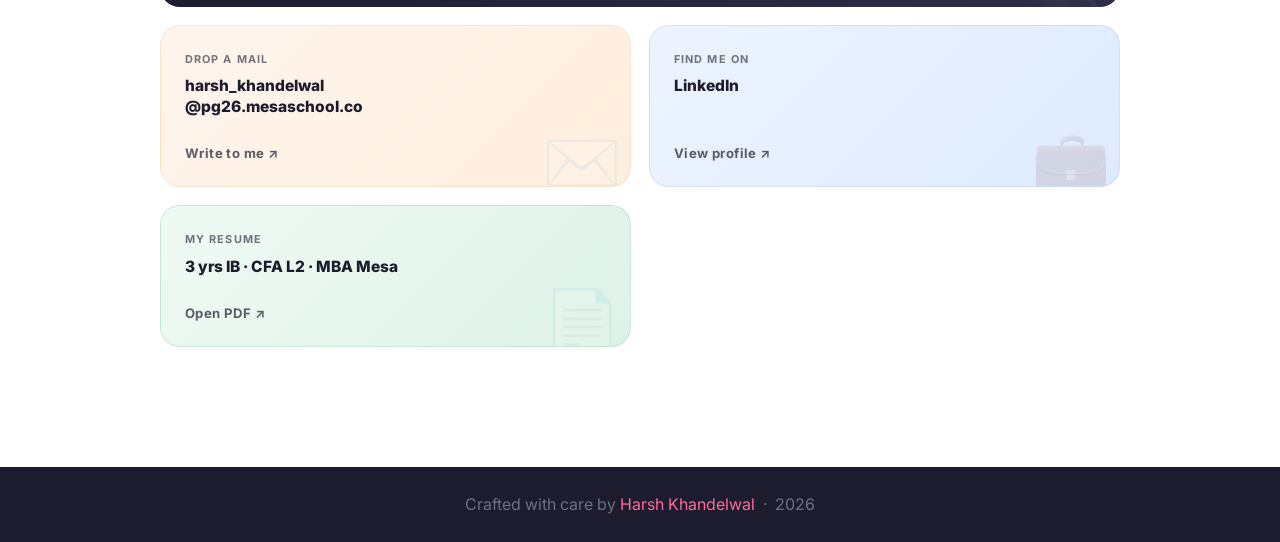
==== commit 8e7342b5: "Make Let's talk orange, shrink connect tiles" ====
--- a/index.html
+++ b/index.html
@@ -399,7 +399,7 @@
     <!-- CONNECT -->
     <section class="connect-section fade-up">
       <div class="connect-inner">
-        <h2 class="connect-heading">If you're building,<br><span class="gradient-text">Let's talk!</span></h2>
+        <h2 class="connect-heading">If you're building,<br><span style="color:#F5843A;">Let's talk!</span></h2>
 
         <div class="connect-bento">
 
--- a/css/style.css
+++ b/css/style.css
@@ -1497,14 +1497,14 @@
 .connect-tile {
   position: relative;
   overflow: hidden;
-  border-radius: 24px;
-  padding: 36px 32px 32px;
+  border-radius: 20px;
+  padding: 24px 24px 22px;
   text-decoration: none;
   display: flex;
   flex-direction: column;
-  gap: 8px;
+  gap: 6px;
   transition: transform 0.28s ease, box-shadow 0.28s ease;
-  min-height: 190px;
+  min-height: 140px;
 }
 
 .connect-tile:hover {
@@ -1515,9 +1515,9 @@
 /* Big decorative emoji in corner */
 .connect-tile-bg-icon {
   position: absolute;
-  bottom: -10px;
-  right: 10px;
-  font-size: 5.5rem;
+  bottom: -8px;
+  right: 8px;
+  font-size: 4rem;
   opacity: 0.13;
   line-height: 1;
   pointer-events: none;
@@ -1538,10 +1538,10 @@
 }
 
 .connect-tile-value {
-  font-size: 1.15rem;
+  font-size: 0.97rem;
   font-weight: 800;
   line-height: 1.35;
-  margin-top: 4px;
+  margin-top: 2px;
 }
 
 .connect-tile-cta {
@@ -1567,24 +1567,24 @@
   flex-direction: row;
   align-items: center;
   gap: 0;
-  min-height: 140px;
+  min-height: 100px;
 }
 
 .connect-tile--phone .connect-tile-bg-icon {
-  font-size: 7rem;
-  bottom: -14px;
-  right: 20px;
+  font-size: 5rem;
+  bottom: -10px;
+  right: 16px;
 }
 
 .connect-tile--phone .connect-tile-text-group {
   flex: 1;
   display: flex;
   flex-direction: column;
-  gap: 6px;
+  gap: 4px;
 }
 
 .connect-tile--phone .connect-tile-value {
-  font-size: 1.8rem;
+  font-size: 1.4rem;
   letter-spacing: 0.02em;
 }
 
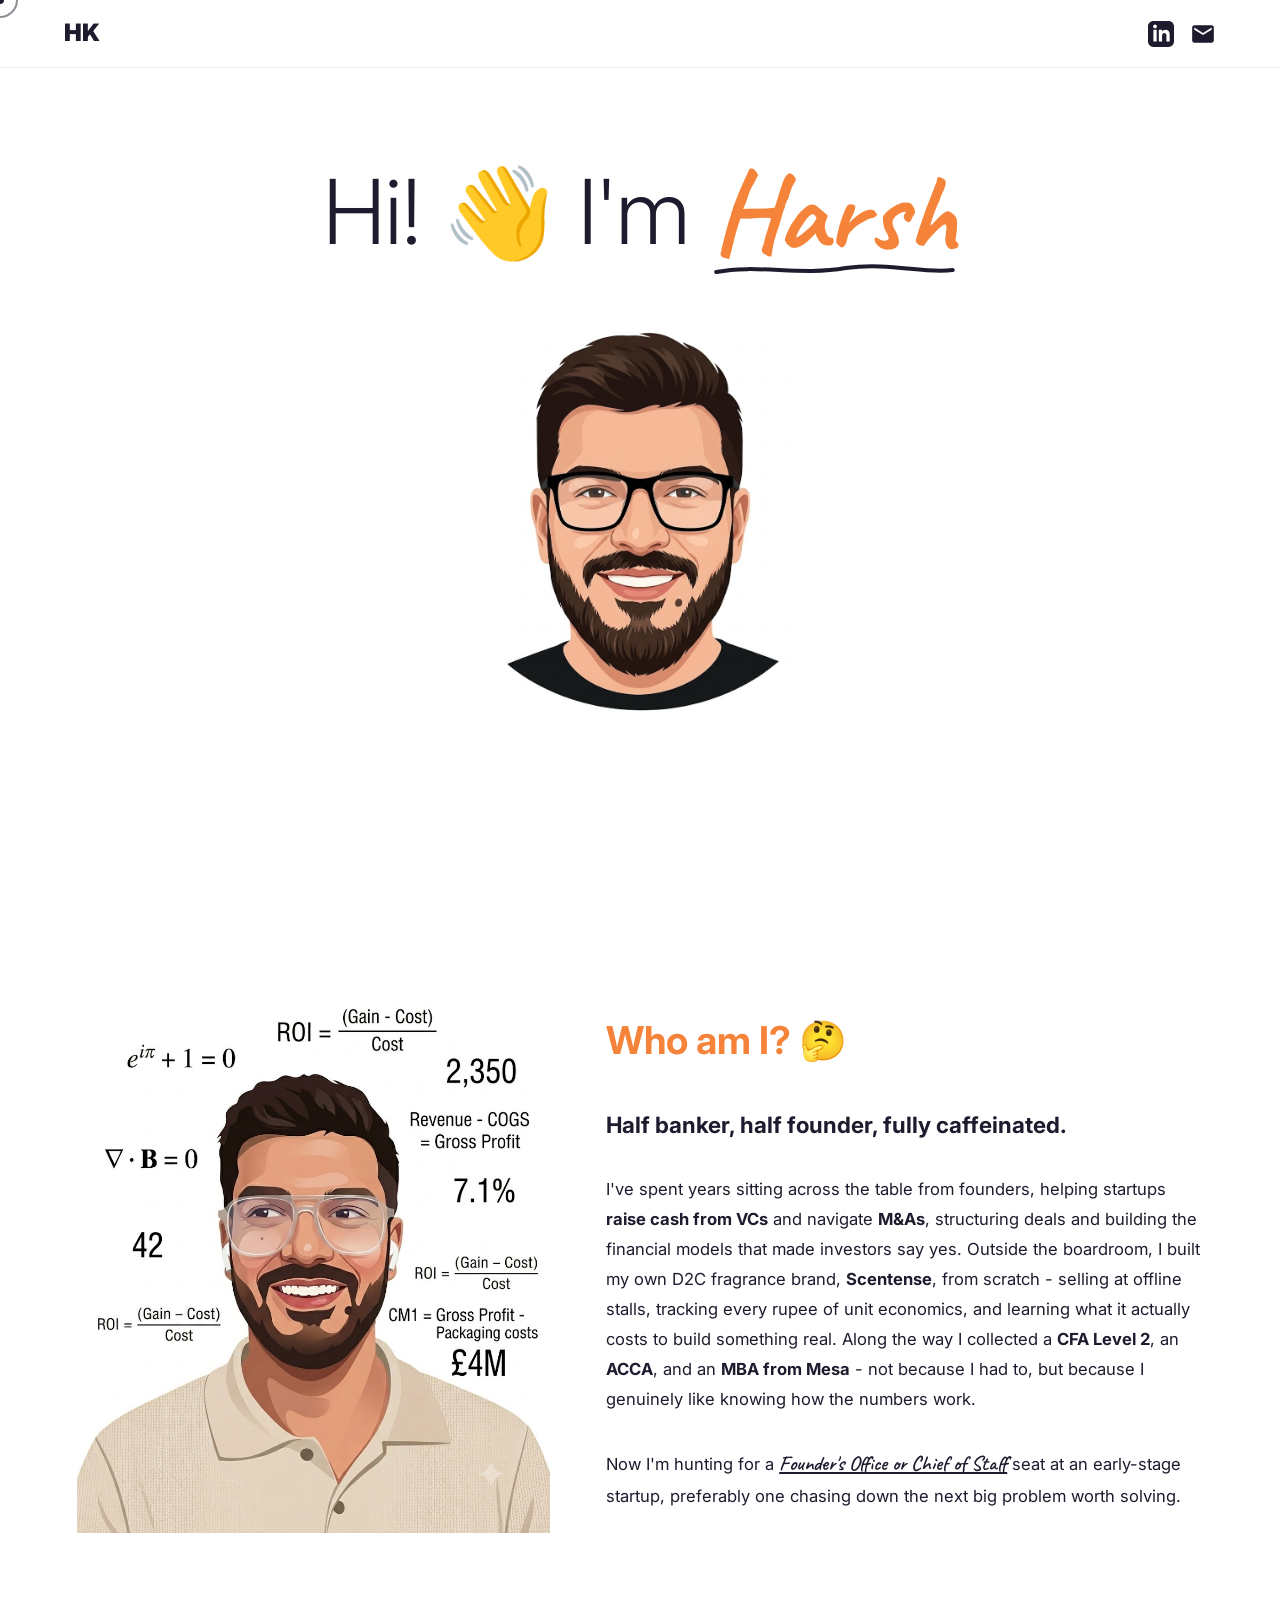
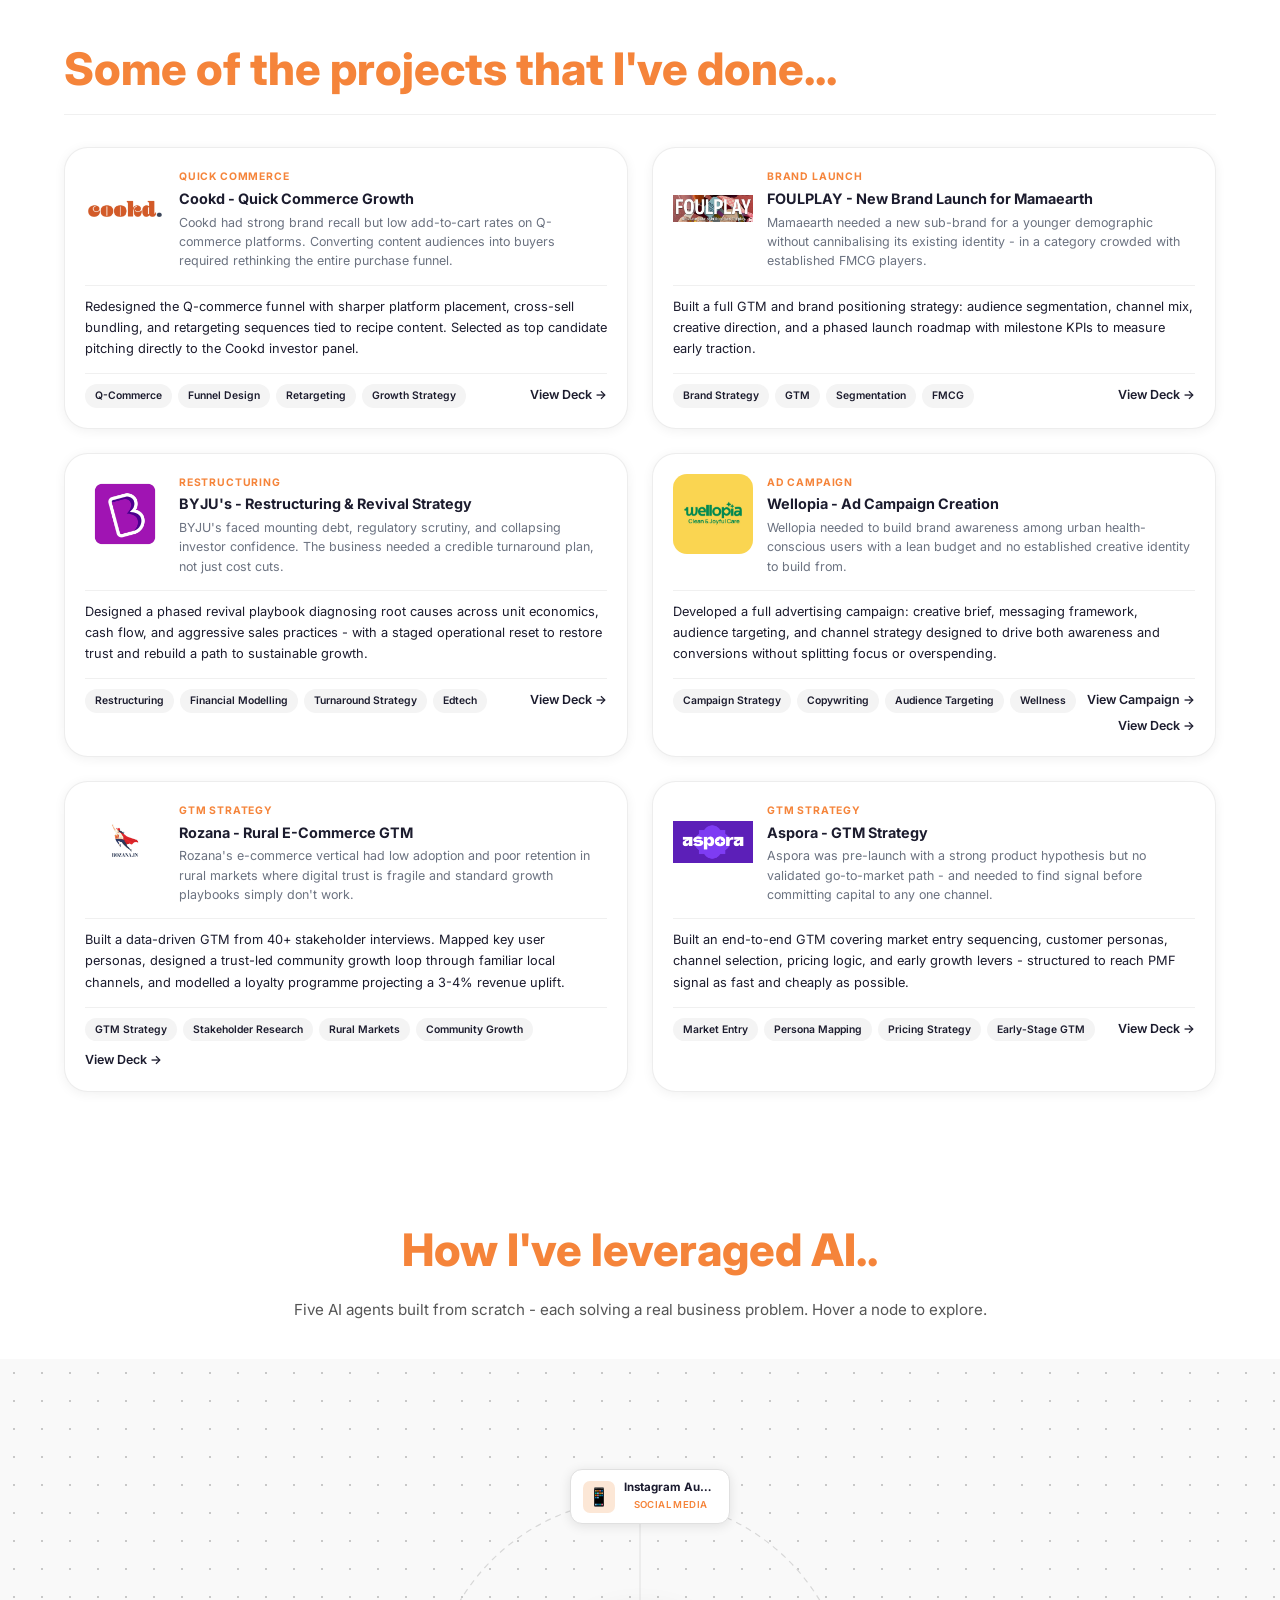
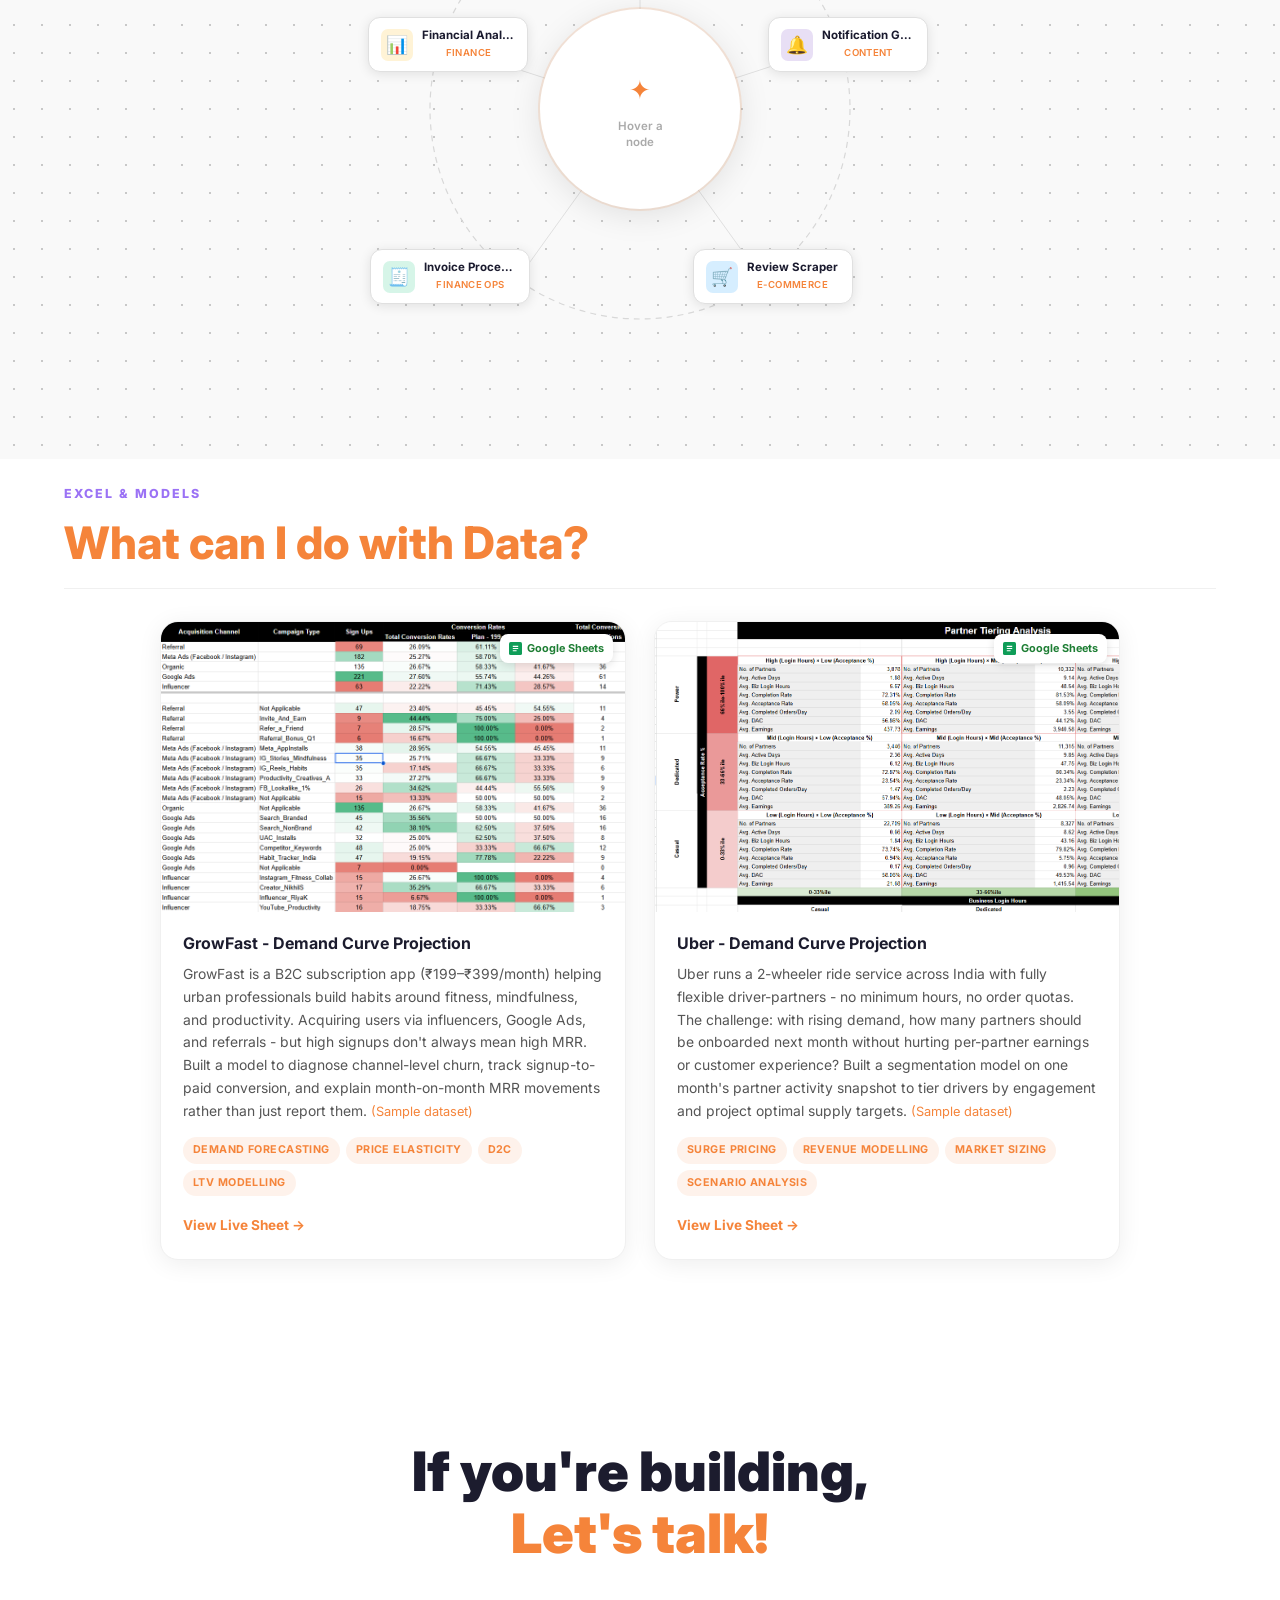
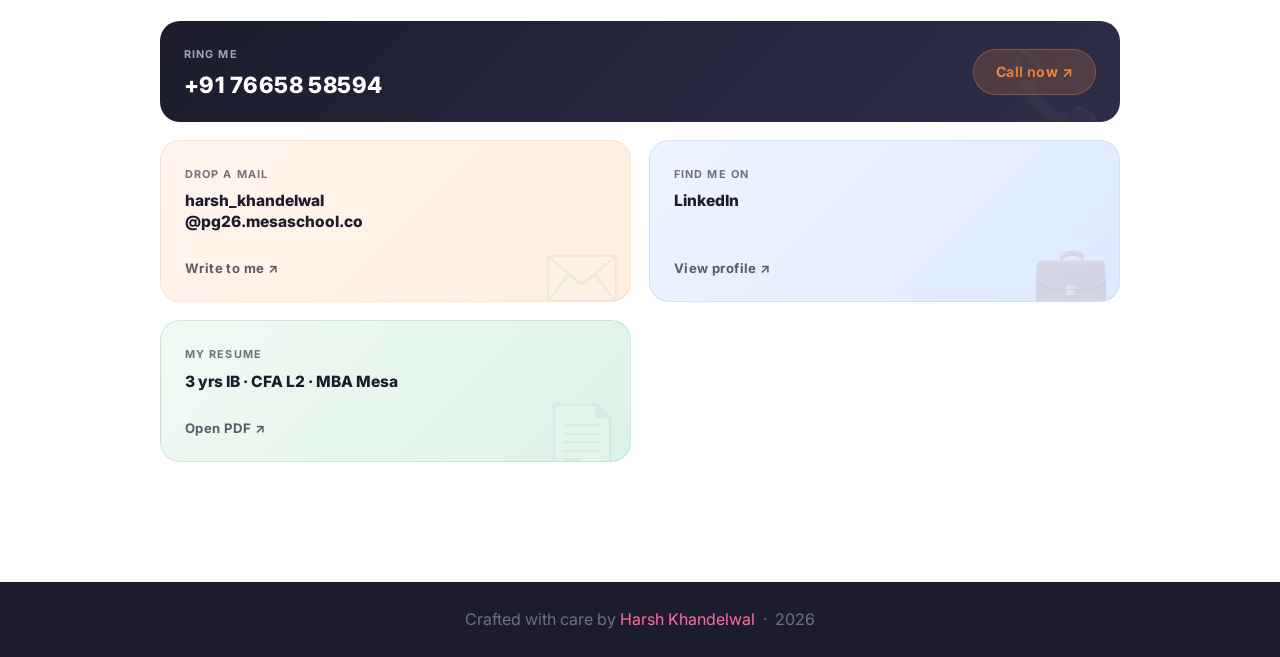
==== commit be49f894: "Redesign AI section: circular orbit layout with center hover card" ====
--- a/index.html
+++ b/index.html
@@ -221,16 +221,40 @@
     <section class="ai-section">
       <div class="ai-overlay"></div>
       <div class="ai-content">
-        <div class="ai-pipeline">
-
-          <!-- Node 1 -->
-          <div class="ai-node-wrap" data-index="0"
+
+        <div class="ai-orbit-wrap">
+
+          <!-- Orbit SVG: dashed ring + spokes -->
+          <svg class="ai-orbit-svg" viewBox="0 0 600 580" xmlns="http://www.w3.org/2000/svg" aria-hidden="true">
+            <circle cx="300" cy="290" r="210" fill="none" stroke="#d8d8d8" stroke-width="1.2" stroke-dasharray="6 5"/>
+            <line x1="300" y1="290" x2="300" y2="82"   stroke="#e0e0e0" stroke-width="1"/>
+            <line x1="300" y1="290" x2="500" y2="225"  stroke="#e0e0e0" stroke-width="1"/>
+            <line x1="300" y1="290" x2="423" y2="461"  stroke="#e0e0e0" stroke-width="1"/>
+            <line x1="300" y1="290" x2="177" y2="461"  stroke="#e0e0e0" stroke-width="1"/>
+            <line x1="300" y1="290" x2="100" y2="225"  stroke="#e0e0e0" stroke-width="1"/>
+          </svg>
+
+          <!-- Center card — shows idle state or hovered node detail -->
+          <div class="ai-orbit-center" id="aiOrbitCenter">
+            <div class="ai-orbit-idle" id="aiOrbitIdle">
+              <span class="ai-orbit-idle-icon">✦</span>
+              <p class="ai-orbit-idle-text">Hover a<br>node</p>
+            </div>
+            <div class="ai-orbit-detail" id="aiOrbitDetail">
+              <span class="ai-popup-tag" id="aiPopupTag"></span>
+              <h3 class="ai-popup-title" id="aiPopupTitle"></h3>
+              <p class="ai-popup-desc" id="aiPopupDesc"></p>
+              <a class="ai-popup-btn" id="aiPopupBtn" target="_blank" rel="noopener">View Agent ↗</a>
+            </div>
+          </div>
+
+          <!-- Node 1 — top center (-90°) -->
+          <div class="ai-node-wrap ai-node-wrap--orbit" style="left:230px;top:50px"
                data-tag="Social Media"
                data-title="Instagram Auditor"
-               data-desc="An AI agent that analyses an Instagram profile's content, engagement rates, posting patterns, and audience signals to generate a comprehensive audit report with actionable recommendations."
+               data-desc="Analyses an Instagram profile's content, engagement rates, posting patterns, and audience signals to generate a comprehensive audit report with actionable recommendations."
                data-loom="https://www.loom.com/share/0a87caac58aa4b19910358daf4d7ec9a">
             <div class="ai-node">
-              <div class="ai-node-handle ai-node-handle--left"></div>
               <div class="ai-node-body">
                 <div class="ai-node-icon-box" style="background:#fce7d6;">📱</div>
                 <div class="ai-node-text">
@@ -238,41 +262,33 @@
                   <span class="ai-node-sub">Social Media</span>
                 </div>
               </div>
-              <div class="ai-node-handle ai-node-handle--right"></div>
-            </div>
-          </div>
-
-          <div class="ai-arrow"><svg viewBox="0 0 60 12" xmlns="http://www.w3.org/2000/svg"><line x1="0" y1="6" x2="52" y2="6" stroke="#c8c8c8" stroke-width="1.5"/><polygon points="52,2 60,6 52,10" fill="#c8c8c8"/></svg><div class="ai-flow-dot"></div></div>
-
-          <!-- Node 2 -->
-          <div class="ai-node-wrap" data-index="1"
+            </div>
+          </div>
+
+          <!-- Node 2 — top right (-18°) -->
+          <div class="ai-node-wrap ai-node-wrap--orbit" style="left:428px;top:198px"
                data-tag="Content"
-               data-title="Trend-based Notification Generator"
-               data-desc="Automatically detects trending topics relevant to a brand and generates timely, personalised push notifications - keeping audiences engaged with minimal manual effort."
+               data-title="Notification Generator"
+               data-desc="Detects trending topics relevant to a brand and generates timely, personalised push notifications - keeping audiences engaged with minimal manual effort."
                data-loom="https://www.loom.com/share/b1d49808c2894594a07eae59274eff8b">
             <div class="ai-node">
-              <div class="ai-node-handle ai-node-handle--left"></div>
               <div class="ai-node-body">
                 <div class="ai-node-icon-box" style="background:#e8dff5;">🔔</div>
                 <div class="ai-node-text">
-                  <span class="ai-node-name">Notification Generator</span>
+                  <span class="ai-node-name">Notification Gen.</span>
                   <span class="ai-node-sub">Content</span>
                 </div>
               </div>
-              <div class="ai-node-handle ai-node-handle--right"></div>
-            </div>
-          </div>
-
-          <div class="ai-arrow"><svg viewBox="0 0 60 12" xmlns="http://www.w3.org/2000/svg"><line x1="0" y1="6" x2="52" y2="6" stroke="#c8c8c8" stroke-width="1.5"/><polygon points="52,2 60,6 52,10" fill="#c8c8c8"/></svg><div class="ai-flow-dot"></div></div>
-
-          <!-- Node 3 -->
-          <div class="ai-node-wrap" data-index="2"
+            </div>
+          </div>
+
+          <!-- Node 3 — bottom right (54°) -->
+          <div class="ai-node-wrap ai-node-wrap--orbit" style="left:353px;top:430px"
                data-tag="E-Commerce"
                data-title="Amazon Review Scraper"
                data-desc="Scrapes and analyses Amazon product reviews at scale, extracting sentiment, recurring pain points, and feature requests - turning raw reviews into structured competitive intelligence."
                data-loom="https://www.loom.com/share/acd0e05b573e474e8a1d4c8194d3711e">
             <div class="ai-node">
-              <div class="ai-node-handle ai-node-handle--left"></div>
               <div class="ai-node-body">
                 <div class="ai-node-icon-box" style="background:#d6eeff;">🛒</div>
                 <div class="ai-node-text">
@@ -280,20 +296,16 @@
                   <span class="ai-node-sub">E-Commerce</span>
                 </div>
               </div>
-              <div class="ai-node-handle ai-node-handle--right"></div>
-            </div>
-          </div>
-
-          <div class="ai-arrow"><svg viewBox="0 0 60 12" xmlns="http://www.w3.org/2000/svg"><line x1="0" y1="6" x2="52" y2="6" stroke="#c8c8c8" stroke-width="1.5"/><polygon points="52,2 60,6 52,10" fill="#c8c8c8"/></svg><div class="ai-flow-dot"></div></div>
-
-          <!-- Node 4 -->
-          <div class="ai-node-wrap" data-index="3"
+            </div>
+          </div>
+
+          <!-- Node 4 — bottom left (126°) -->
+          <div class="ai-node-wrap ai-node-wrap--orbit" style="left:30px;top:430px"
                data-tag="Finance Ops"
-               data-title="Automated Invoice Processor"
+               data-title="Invoice Processor"
                data-desc="Reads, extracts, and categorises invoice data automatically - eliminating manual data entry, reducing errors, and feeding structured outputs directly into accounting or ERP workflows."
                data-loom="https://www.loom.com/share/75bfc85659074923bbd9a77d81e704a0">
             <div class="ai-node">
-              <div class="ai-node-handle ai-node-handle--left"></div>
               <div class="ai-node-body">
                 <div class="ai-node-icon-box" style="background:#d6f5e8;">🧾</div>
                 <div class="ai-node-text">
@@ -301,20 +313,16 @@
                   <span class="ai-node-sub">Finance Ops</span>
                 </div>
               </div>
-              <div class="ai-node-handle ai-node-handle--right"></div>
-            </div>
-          </div>
-
-          <div class="ai-arrow"><svg viewBox="0 0 60 12" xmlns="http://www.w3.org/2000/svg"><line x1="0" y1="6" x2="52" y2="6" stroke="#c8c8c8" stroke-width="1.5"/><polygon points="52,2 60,6 52,10" fill="#c8c8c8"/></svg><div class="ai-flow-dot"></div></div>
-
-          <!-- Node 5 -->
-          <div class="ai-node-wrap" data-index="4"
+            </div>
+          </div>
+
+          <!-- Node 5 — top left (198°) -->
+          <div class="ai-node-wrap ai-node-wrap--orbit" style="left:28px;top:198px"
                data-tag="Finance"
                data-title="Financial Analyst"
-               data-desc="An AI agent that ingests financial data (P&amp;L, balance sheets, cash flows) and generates analysis reports, highlights anomalies, and surfaces key ratios - acting as an always-on analyst."
+               data-desc="Ingests financial data (P&amp;L, balance sheets, cash flows) and generates analysis reports, highlights anomalies, and surfaces key ratios - acting as an always-on analyst."
                data-loom="https://www.loom.com/share/75bfc85659074923bbd9a77d81e704a0">
             <div class="ai-node">
-              <div class="ai-node-handle ai-node-handle--left"></div>
               <div class="ai-node-body">
                 <div class="ai-node-icon-box" style="background:#fff3d6;">📊</div>
                 <div class="ai-node-text">
@@ -322,21 +330,14 @@
                   <span class="ai-node-sub">Finance</span>
                 </div>
               </div>
-              <div class="ai-node-handle ai-node-handle--right"></div>
-            </div>
-          </div>
-
-        </div><!-- /ai-pipeline -->
+            </div>
+          </div>
+
+        </div><!-- /ai-orbit-wrap -->
       </div><!-- /ai-content -->
     </section>
 
-    <!-- Shared AI node popup (fixed, centered, JS-controlled) -->
-    <div id="aiNodePopup" class="ai-fixed-popup">
-      <span class="ai-popup-tag" id="aiPopupTag"></span>
-      <h3 class="ai-popup-title" id="aiPopupTitle"></h3>
-      <p class="ai-popup-desc" id="aiPopupDesc"></p>
-      <a class="ai-popup-btn" id="aiPopupBtn" target="_blank" rel="noopener">View Agent ↗</a>
-    </div>
+    <!-- (popup now lives inside orbit center — no fixed popup needed) -->
 
     <!-- FINANCIAL MODELS / DATA SECTION -->
     <section class="data-section">
--- a/css/style.css
+++ b/css/style.css
@@ -1099,62 +1099,129 @@
   text-align: center;
 }
 
-/* Pipeline row — sits at the bottom of the canvas over the dotted area */
-.ai-pipeline {
+/* ── Orbit layout ── */
+.ai-orbit-wrap {
+  position: relative;
+  width: 600px;
+  height: 580px;
+  margin: 0 auto;
+}
+
+.ai-orbit-svg {
+  position: absolute;
+  inset: 0;
+  width: 100%;
+  height: 100%;
+  pointer-events: none;
+}
+
+/* Center card */
+.ai-orbit-center {
+  position: absolute;
+  left: 50%;
+  top: 290px;
+  transform: translate(-50%, -50%);
+  width: 200px;
+  height: 200px;
+  border-radius: 50%;
+  background: #fff;
+  box-shadow: 0 6px 32px rgba(0,0,0,0.1), 0 0 0 2px rgba(245,132,58,0.15);
   display: flex;
   align-items: center;
   justify-content: center;
-  gap: 0;
-  flex-wrap: nowrap;
-  overflow-x: auto;
-  padding: 8px 0;
-}
-
-/* Arrow connector */
-.ai-arrow {
-  flex: 0 0 60px;
-  height: 20px;
-  position: relative;
-  display: flex;
-  align-items: center;
-}
-
-.ai-arrow svg {
-  width: 60px;
-  height: 12px;
-  flex-shrink: 0;
-}
-
-.ai-flow-dot {
+  overflow: hidden;
+  z-index: 4;
+}
+
+.ai-orbit-idle {
+  display: flex;
+  flex-direction: column;
+  align-items: center;
+  gap: 6px;
+  text-align: center;
+}
+
+.ai-orbit-idle-icon {
+  font-size: 1.6rem;
+  color: #F5843A;
+  animation: orbit-pulse 2.4s ease-in-out infinite;
+}
+
+@keyframes orbit-pulse {
+  0%, 100% { opacity: 0.5; transform: scale(1); }
+  50%       { opacity: 1;   transform: scale(1.15); }
+}
+
+.ai-orbit-idle-text {
+  font-size: 0.72rem;
+  font-weight: 600;
+  color: #aaa;
+  line-height: 1.4;
+}
+
+/* Detail state inside orbit center */
+.ai-orbit-detail {
+  display: none;
+  flex-direction: column;
+  align-items: center;
+  text-align: center;
+  padding: 18px 16px;
+  width: 100%;
+}
+
+.ai-popup-tag {
+  display: inline-block;
+  background: rgba(245,132,58,0.12);
+  color: #F5843A;
+  font-size: 0.6rem;
+  font-weight: 700;
+  letter-spacing: 0.07em;
+  text-transform: uppercase;
+  padding: 3px 10px;
+  border-radius: 50px;
+  margin-bottom: 8px;
+}
+
+.ai-popup-title {
+  color: #1C1C2E;
+  font-size: 0.82rem;
+  font-weight: 800;
+  margin-bottom: 8px;
+  line-height: 1.3;
+}
+
+.ai-popup-desc {
+  color: #666;
+  font-size: 0.68rem;
+  line-height: 1.55;
+  margin-bottom: 10px;
+  display: -webkit-box;
+  -webkit-line-clamp: 3;
+  -webkit-box-orient: vertical;
+  overflow: hidden;
+}
+
+.ai-popup-btn {
+  display: inline-block;
+  background: #F5843A;
+  color: #fff;
+  font-size: 0.7rem;
+  font-weight: 700;
+  padding: 7px 16px;
+  border-radius: 50px;
+  transition: background 0.2s, transform 0.15s;
+  box-shadow: 0 3px 10px rgba(245,132,58,0.35);
+}
+
+.ai-popup-btn:hover {
+  background: #d96e2a;
+  transform: translateY(-2px);
+}
+
+/* Node wrapper — orbit variant */
+.ai-node-wrap--orbit {
   position: absolute;
-  top: 50%;
-  left: 0;
-  transform: translateY(-50%);
-  width: 8px;
-  height: 8px;
-  border-radius: 50%;
-  background: #F5843A;
-  margin-top: 0;
-  animation: flow-move 1.8s ease-in-out infinite;
-  pointer-events: none;
-}
-
-.ai-arrow:nth-child(2) .ai-flow-dot  { animation-delay: 0s; }
-.ai-arrow:nth-child(4) .ai-flow-dot  { animation-delay: 0.36s; }
-.ai-arrow:nth-child(6) .ai-flow-dot  { animation-delay: 0.72s; }
-.ai-arrow:nth-child(8) .ai-flow-dot  { animation-delay: 1.08s; }
-
-@keyframes flow-move {
-  0%   { left: 0px;  opacity: 0; }
-  15%  { opacity: 1; }
-  85%  { opacity: 1; }
-  100% { left: 60px; opacity: 0; }
-}
-
-/* Node wrapper — carries the popup */
-.ai-node-wrap {
-  flex: 0 0 auto;
-  position: relative;
+  z-index: 3;
 }
 
 /* n8n-style node card */
@@ -1162,54 +1229,37 @@
   background: #fff;
   border: 1.5px solid #e0e0e0;
   border-radius: 12px;
-  box-shadow: 0 2px 12px rgba(0,0,0,0.12);
-  display: flex;
-  align-items: center;
-  position: relative;
-  width: 190px;
+  box-shadow: 0 2px 12px rgba(0,0,0,0.1);
+  display: flex;
+  align-items: center;
+  width: 160px;
   cursor: pointer;
   transition: border-color 0.2s, box-shadow 0.2s, transform 0.2s;
   user-select: none;
 }
 
-.ai-node-wrap:hover .ai-node {
+.ai-node-wrap--orbit:hover .ai-node {
   border-color: #F5843A;
-  box-shadow: 0 6px 28px rgba(245,132,58,0.35);
-  transform: translateY(-3px);
-}
-
-.ai-node-handle {
-  width: 10px;
-  height: 10px;
-  border-radius: 50%;
-  background: #fff;
-  border: 2px solid #bbb;
-  flex-shrink: 0;
-  position: absolute;
-  top: 50%;
-  transform: translateY(-50%);
-  z-index: 1;
-}
-
-.ai-node-handle--left  { left: -6px; }
-.ai-node-handle--right { right: -6px; }
+  box-shadow: 0 6px 24px rgba(245,132,58,0.35);
+  transform: translateY(-4px) scale(1.03);
+}
 
 .ai-node-body {
   display: flex;
   align-items: center;
-  gap: 10px;
-  padding: 12px 16px 12px 14px;
+  gap: 9px;
+  padding: 10px 12px;
   width: 100%;
 }
 
 .ai-node-icon-box {
-  width: 36px;
-  height: 36px;
-  border-radius: 8px;
+  width: 32px;
+  height: 32px;
+  border-radius: 7px;
   display: flex;
   align-items: center;
   justify-content: center;
-  font-size: 1.2rem;
+  font-size: 1.1rem;
   flex-shrink: 0;
 }
 
@@ -1221,7 +1271,7 @@
 }
 
 .ai-node-name {
-  font-size: 0.75rem;
+  font-size: 0.72rem;
   font-weight: 700;
   color: #1a1a2e;
   line-height: 1.3;
@@ -1231,102 +1281,27 @@
 }
 
 .ai-node-sub {
-  font-size: 0.65rem;
+  font-size: 0.6rem;
   font-weight: 600;
   color: #F5843A;
   text-transform: uppercase;
   letter-spacing: 0.04em;
 }
 
-/* Fixed popup — positioned below the hovered node via JS */
-.ai-fixed-popup {
-  position: fixed;
-  width: 340px;
-  background: #fff;
-  border-radius: 22px;
-  padding: 0 0 24px;
-  box-shadow: 0 24px 70px rgba(0,0,0,0.2), 0 0 0 1.5px rgba(245,132,58,0.3);
-  z-index: 9999;
-  text-align: left;
-  overflow: hidden;
-  pointer-events: none;
-  opacity: 0;
-  display: block;
-  transition: opacity 0.18s ease, transform 0.15s cubic-bezier(0.34,1.56,0.64,1);
-}
-
-.ai-fixed-popup.visible {
-  opacity: 1;
-  pointer-events: auto;
-}
-
-/* Orange bar at top */
-.ai-fixed-popup::before {
-  content: '';
-  display: block;
-  height: 5px;
-  background: linear-gradient(90deg, #F5843A, #ffb347);
-  border-radius: 22px 22px 0 0;
-}
-
-@keyframes popup-in {
-  from { opacity: 0; transform: translate(-50%, -50%) scale(0.92); }
-  to   { opacity: 1; transform: translate(-50%, -50%) scale(1); }
-}
-
-.ai-node-wrap:hover .ai-popup { display: block; }
-
-.ai-popup-tag {
-  display: inline-block;
-  background: rgba(245,132,58,0.1);
-  color: #F5843A;
-  font-size: 0.65rem;
-  font-weight: 700;
-  letter-spacing: 0.06em;
-  text-transform: uppercase;
-  padding: 3px 10px;
-  border-radius: 50px;
-  margin: 22px 0 10px 24px;
-}
-
-.ai-popup-title {
-  color: #F5843A;
-  font-size: 1.15rem;
-  font-weight: 800;
-  margin-bottom: 12px;
-  line-height: 1.3;
-  padding: 0 24px;
-}
-
-.ai-popup-desc {
-  color: #555;
-  font-size: 0.85rem;
-  line-height: 1.65;
-  margin-bottom: 20px;
-  padding: 0 24px;
-}
-
-.ai-popup-btn {
-  display: inline-block;
-  background: #F5843A;
-  color: #fff;
-  font-size: 0.85rem;
-  font-weight: 700;
-  padding: 10px 24px;
-  border-radius: 50px;
-  margin-left: 24px;
-  transition: background 0.2s, transform 0.15s, box-shadow 0.15s;
-  box-shadow: 0 4px 14px rgba(245,132,58,0.35);
-}
-
-.ai-popup-btn:hover {
-  background: #d96e2a;
-  transform: translateY(-2px);
-  box-shadow: 0 6px 20px rgba(245,132,58,0.45);
-}
-
-@media (max-width: 420px) {
-  .skills-grid { grid-template-columns: 1fr; }
+/* Mobile: scale down orbit */
+@media (max-width: 660px) {
+  .ai-orbit-wrap {
+    transform: scale(0.72);
+    transform-origin: top center;
+    margin-bottom: -160px;
+  }
+}
+
+@media (max-width: 400px) {
+  .ai-orbit-wrap {
+    transform: scale(0.55);
+    margin-bottom: -260px;
+  }
 }
 
 /* ===== DATA / EXCEL MODELS SECTION ===== */
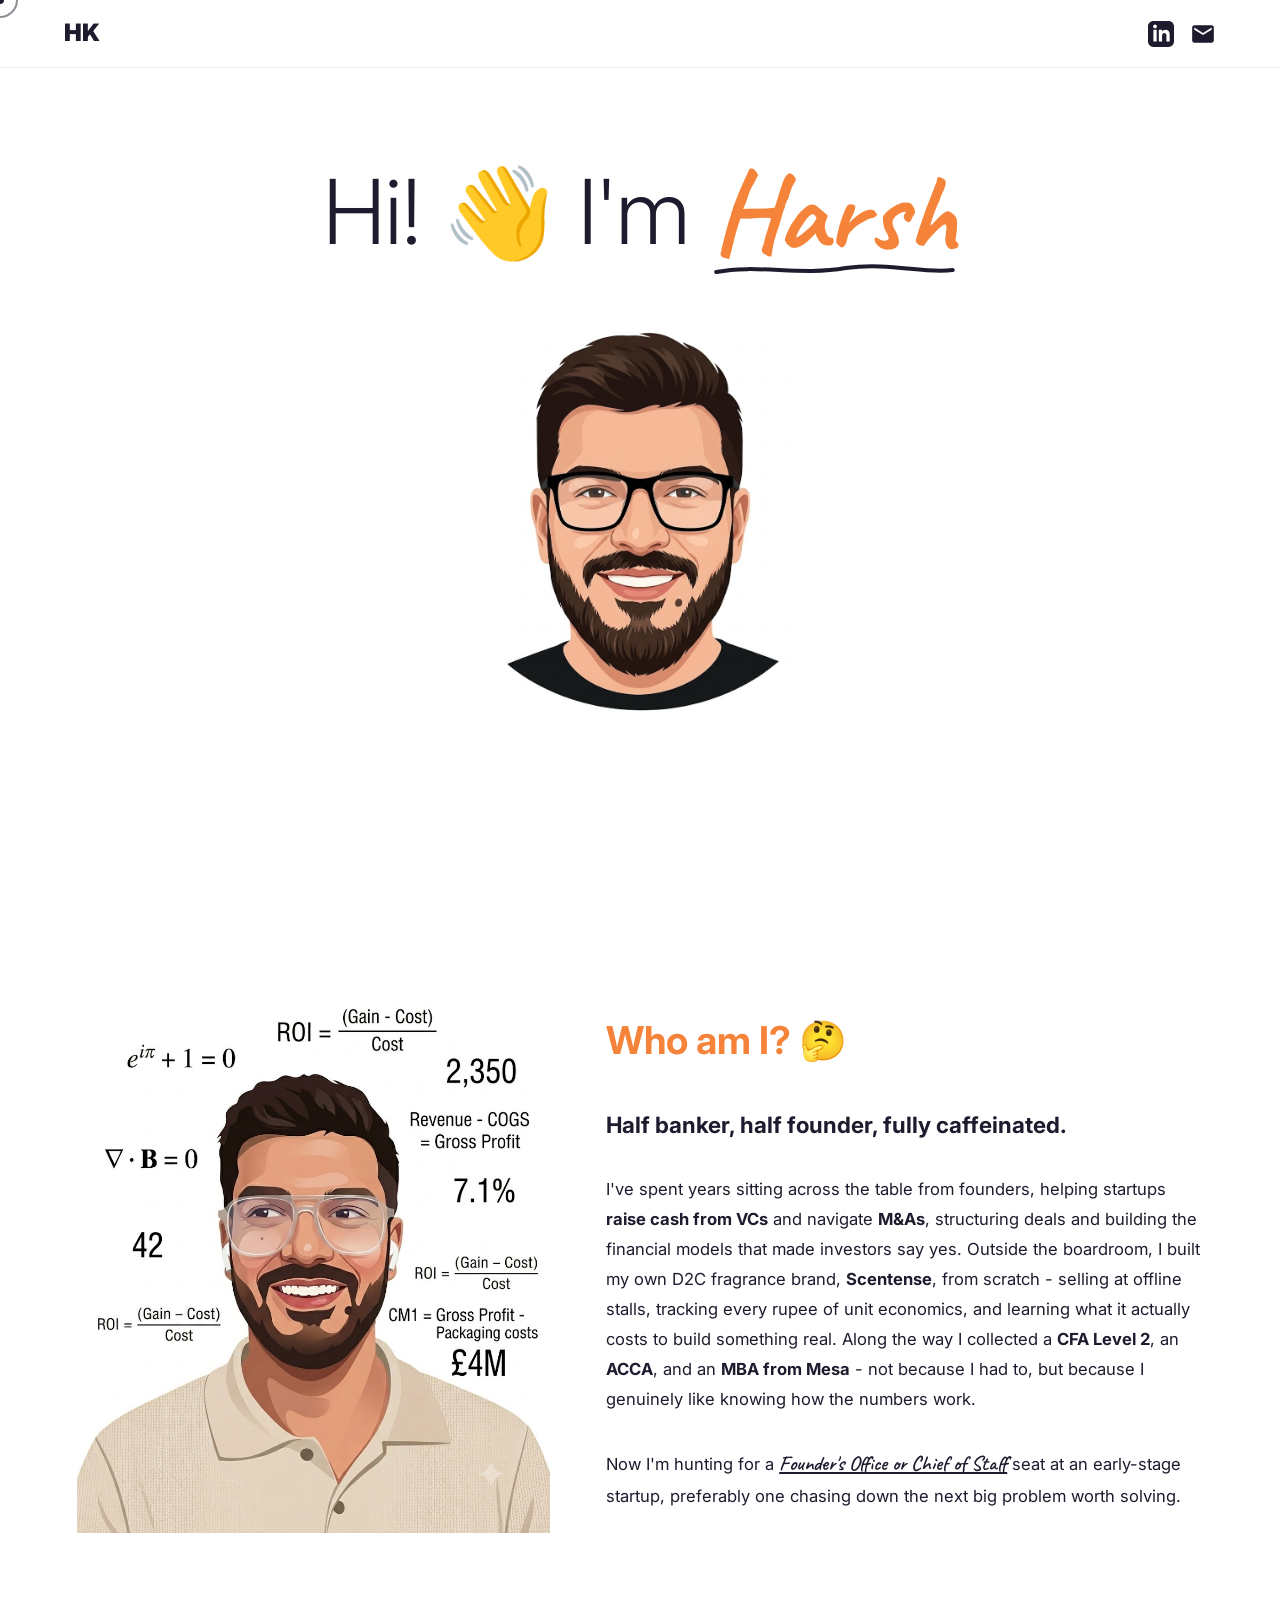
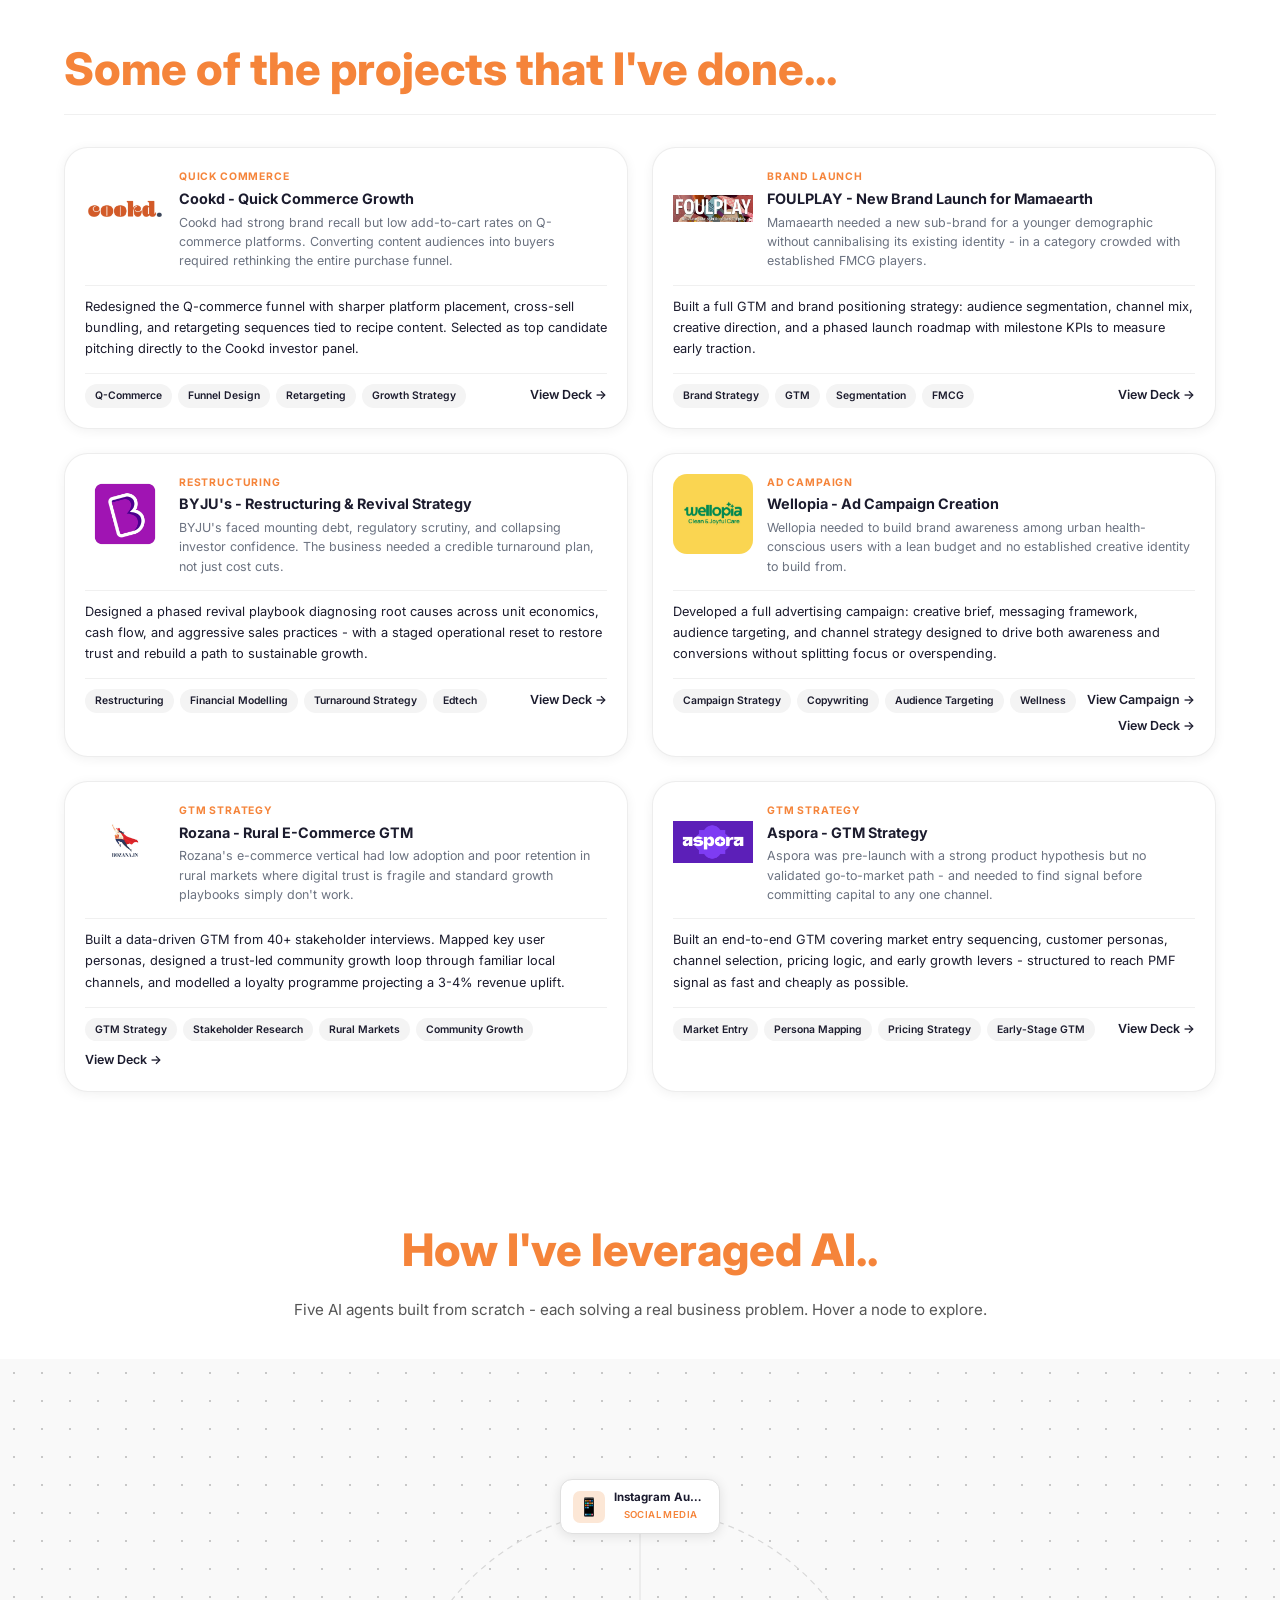
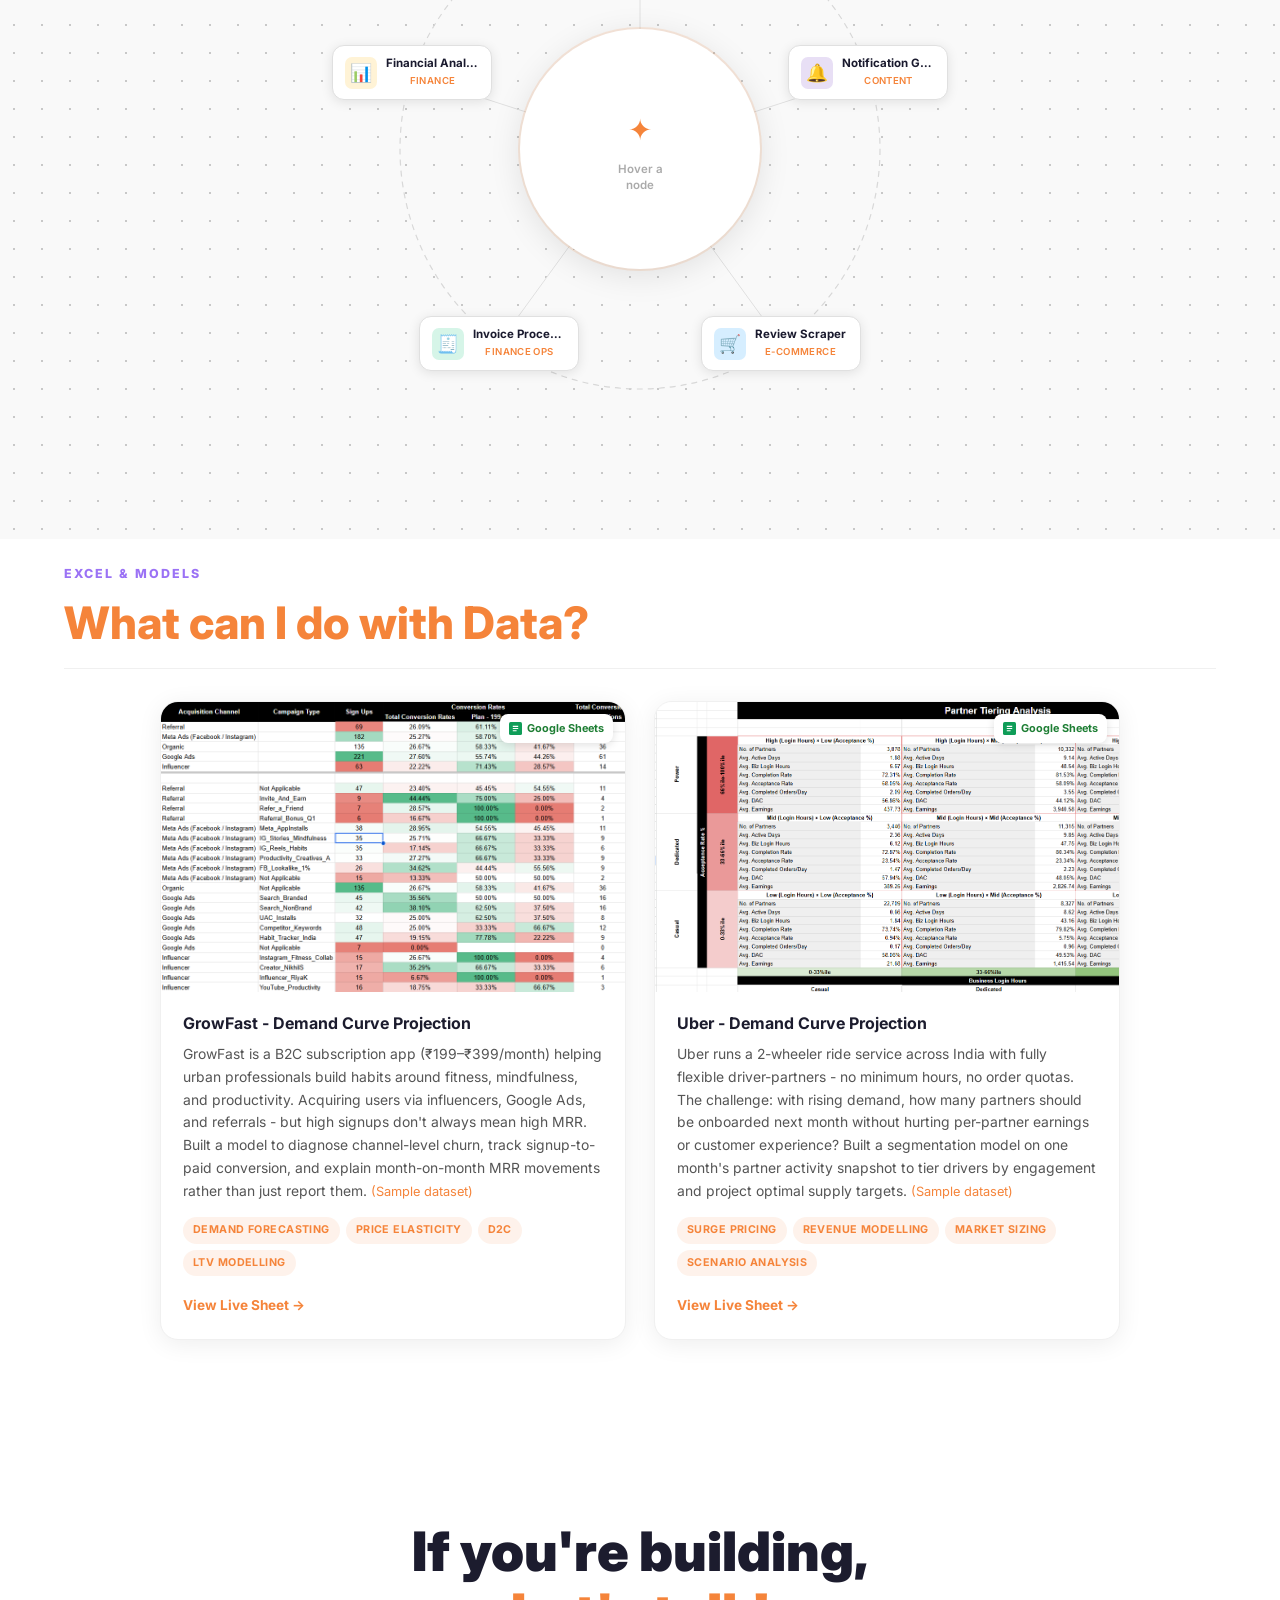
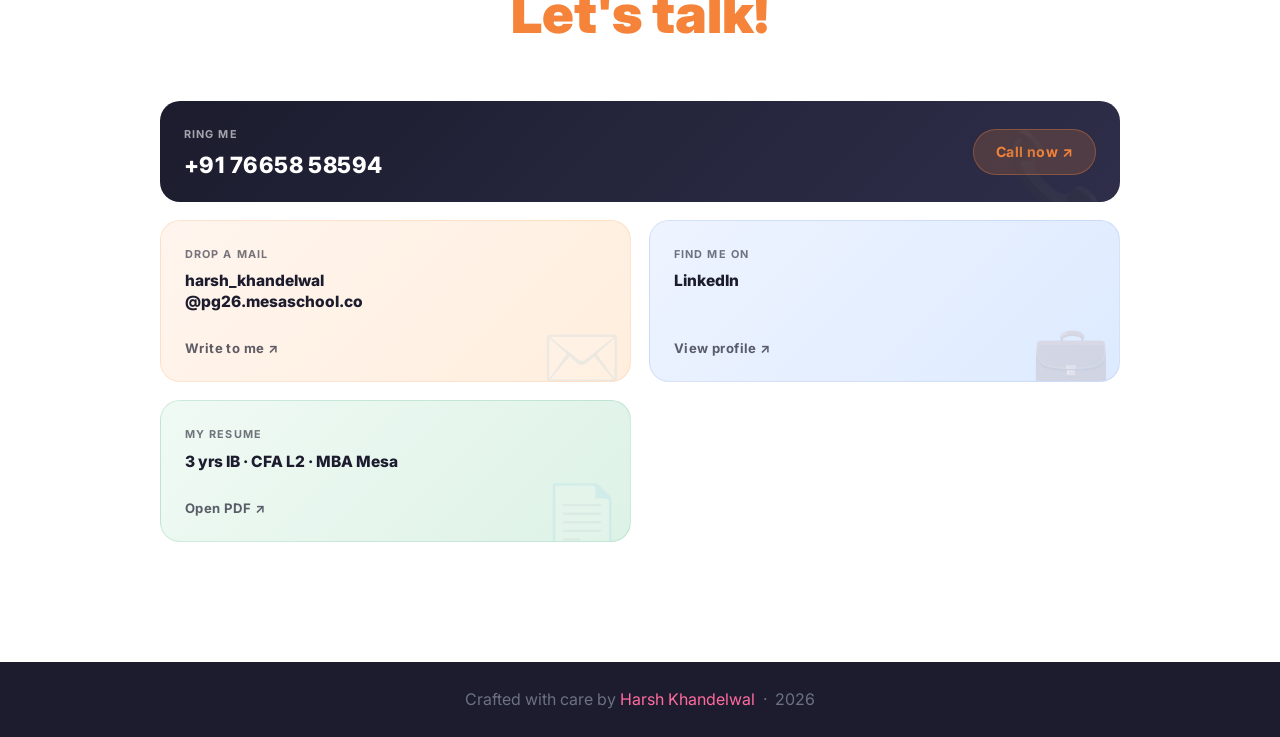
==== commit 24e3a3a3: "Make orbit larger, expand center card, fix mobile centering" ====
--- a/index.html
+++ b/index.html
@@ -224,14 +224,14 @@
 
         <div class="ai-orbit-wrap">
 
-          <!-- Orbit SVG: dashed ring + spokes -->
-          <svg class="ai-orbit-svg" viewBox="0 0 600 580" xmlns="http://www.w3.org/2000/svg" aria-hidden="true">
-            <circle cx="300" cy="290" r="210" fill="none" stroke="#d8d8d8" stroke-width="1.2" stroke-dasharray="6 5"/>
-            <line x1="300" y1="290" x2="300" y2="82"   stroke="#e0e0e0" stroke-width="1"/>
-            <line x1="300" y1="290" x2="500" y2="225"  stroke="#e0e0e0" stroke-width="1"/>
-            <line x1="300" y1="290" x2="423" y2="461"  stroke="#e0e0e0" stroke-width="1"/>
-            <line x1="300" y1="290" x2="177" y2="461"  stroke="#e0e0e0" stroke-width="1"/>
-            <line x1="300" y1="290" x2="100" y2="225"  stroke="#e0e0e0" stroke-width="1"/>
+          <!-- Orbit SVG: dashed ring + spokes (viewBox 680×660, center 340,330, r=240) -->
+          <svg class="ai-orbit-svg" viewBox="0 0 680 660" xmlns="http://www.w3.org/2000/svg" aria-hidden="true">
+            <circle cx="340" cy="330" r="240" fill="none" stroke="#d8d8d8" stroke-width="1.2" stroke-dasharray="6 5"/>
+            <line x1="340" y1="330" x2="340" y2="90"   stroke="#e0e0e0" stroke-width="1"/>
+            <line x1="340" y1="330" x2="568" y2="256"  stroke="#e0e0e0" stroke-width="1"/>
+            <line x1="340" y1="330" x2="481" y2="524"  stroke="#e0e0e0" stroke-width="1"/>
+            <line x1="340" y1="330" x2="199" y2="524"  stroke="#e0e0e0" stroke-width="1"/>
+            <line x1="340" y1="330" x2="112" y2="256"  stroke="#e0e0e0" stroke-width="1"/>
           </svg>
 
           <!-- Center card — shows idle state or hovered node detail -->
@@ -249,7 +249,7 @@
           </div>
 
           <!-- Node 1 — top center (-90°) -->
-          <div class="ai-node-wrap ai-node-wrap--orbit" style="left:230px;top:50px"
+          <div class="ai-node-wrap ai-node-wrap--orbit" style="left:260px;top:60px"
                data-tag="Social Media"
                data-title="Instagram Auditor"
                data-desc="Analyses an Instagram profile's content, engagement rates, posting patterns, and audience signals to generate a comprehensive audit report with actionable recommendations."
@@ -266,7 +266,7 @@
           </div>
 
           <!-- Node 2 — top right (-18°) -->
-          <div class="ai-node-wrap ai-node-wrap--orbit" style="left:428px;top:198px"
+          <div class="ai-node-wrap ai-node-wrap--orbit" style="left:488px;top:226px"
                data-tag="Content"
                data-title="Notification Generator"
                data-desc="Detects trending topics relevant to a brand and generates timely, personalised push notifications - keeping audiences engaged with minimal manual effort."
@@ -283,7 +283,7 @@
           </div>
 
           <!-- Node 3 — bottom right (54°) -->
-          <div class="ai-node-wrap ai-node-wrap--orbit" style="left:353px;top:430px"
+          <div class="ai-node-wrap ai-node-wrap--orbit" style="left:401px;top:497px"
                data-tag="E-Commerce"
                data-title="Amazon Review Scraper"
                data-desc="Scrapes and analyses Amazon product reviews at scale, extracting sentiment, recurring pain points, and feature requests - turning raw reviews into structured competitive intelligence."
@@ -300,7 +300,7 @@
           </div>
 
           <!-- Node 4 — bottom left (126°) -->
-          <div class="ai-node-wrap ai-node-wrap--orbit" style="left:30px;top:430px"
+          <div class="ai-node-wrap ai-node-wrap--orbit" style="left:119px;top:497px"
                data-tag="Finance Ops"
                data-title="Invoice Processor"
                data-desc="Reads, extracts, and categorises invoice data automatically - eliminating manual data entry, reducing errors, and feeding structured outputs directly into accounting or ERP workflows."
@@ -317,7 +317,7 @@
           </div>
 
           <!-- Node 5 — top left (198°) -->
-          <div class="ai-node-wrap ai-node-wrap--orbit" style="left:28px;top:198px"
+          <div class="ai-node-wrap ai-node-wrap--orbit" style="left:32px;top:226px"
                data-tag="Finance"
                data-title="Financial Analyst"
                data-desc="Ingests financial data (P&amp;L, balance sheets, cash flows) and generates analysis reports, highlights anomalies, and surfaces key ratios - acting as an always-on analyst."
--- a/css/style.css
+++ b/css/style.css
@@ -1097,14 +1097,16 @@
   position: relative;
   z-index: 2;
   text-align: center;
+  display: flex;
+  justify-content: center;
 }
 
 /* ── Orbit layout ── */
 .ai-orbit-wrap {
   position: relative;
-  width: 600px;
-  height: 580px;
-  margin: 0 auto;
+  width: 680px;
+  height: 660px;
+  flex-shrink: 0;
 }
 
 .ai-orbit-svg {
@@ -1115,14 +1117,14 @@
   pointer-events: none;
 }
 
-/* Center card */
+/* Center card — rounded rect for more usable space */
 .ai-orbit-center {
   position: absolute;
   left: 50%;
-  top: 290px;
+  top: 330px;
   transform: translate(-50%, -50%);
-  width: 200px;
-  height: 200px;
+  width: 240px;
+  height: 240px;
   border-radius: 50%;
   background: #fff;
   box-shadow: 0 6px 32px rgba(0,0,0,0.1), 0 0 0 2px rgba(245,132,58,0.15);
@@ -1142,7 +1144,7 @@
 }
 
 .ai-orbit-idle-icon {
-  font-size: 1.6rem;
+  font-size: 1.8rem;
   color: #F5843A;
   animation: orbit-pulse 2.4s ease-in-out infinite;
 }
@@ -1173,30 +1175,30 @@
   display: inline-block;
   background: rgba(245,132,58,0.12);
   color: #F5843A;
-  font-size: 0.6rem;
+  font-size: 0.62rem;
   font-weight: 700;
   letter-spacing: 0.07em;
   text-transform: uppercase;
   padding: 3px 10px;
   border-radius: 50px;
-  margin-bottom: 8px;
+  margin-bottom: 7px;
 }
 
 .ai-popup-title {
   color: #1C1C2E;
-  font-size: 0.82rem;
+  font-size: 0.88rem;
   font-weight: 800;
-  margin-bottom: 8px;
+  margin-bottom: 7px;
   line-height: 1.3;
 }
 
 .ai-popup-desc {
   color: #666;
-  font-size: 0.68rem;
-  line-height: 1.55;
+  font-size: 0.7rem;
+  line-height: 1.5;
   margin-bottom: 10px;
   display: -webkit-box;
-  -webkit-line-clamp: 3;
+  -webkit-line-clamp: 4;
   -webkit-box-orient: vertical;
   overflow: hidden;
 }
@@ -1205,9 +1207,9 @@
   display: inline-block;
   background: #F5843A;
   color: #fff;
-  font-size: 0.7rem;
-  font-weight: 700;
-  padding: 7px 16px;
+  font-size: 0.72rem;
+  font-weight: 700;
+  padding: 7px 18px;
   border-radius: 50px;
   transition: background 0.2s, transform 0.15s;
   box-shadow: 0 3px 10px rgba(245,132,58,0.35);
@@ -1288,19 +1290,34 @@
   letter-spacing: 0.04em;
 }
 
-/* Mobile: scale down orbit */
-@media (max-width: 660px) {
+/* Mobile: scale orbit down and keep it centered */
+@media (max-width: 720px) {
   .ai-orbit-wrap {
-    transform: scale(0.72);
+    transform: scale(0.78);
     transform-origin: top center;
-    margin-bottom: -160px;
+    margin-left: auto;
+    margin-right: auto;
+    margin-bottom: -144px;
   }
 }
 
-@media (max-width: 400px) {
+@media (max-width: 500px) {
   .ai-orbit-wrap {
-    transform: scale(0.55);
-    margin-bottom: -260px;
+    transform: scale(0.6);
+    transform-origin: top center;
+    margin-left: auto;
+    margin-right: auto;
+    margin-bottom: -264px;
+  }
+}
+
+@media (max-width: 380px) {
+  .ai-orbit-wrap {
+    transform: scale(0.48);
+    transform-origin: top center;
+    margin-left: auto;
+    margin-right: auto;
+    margin-bottom: -344px;
   }
 }
 
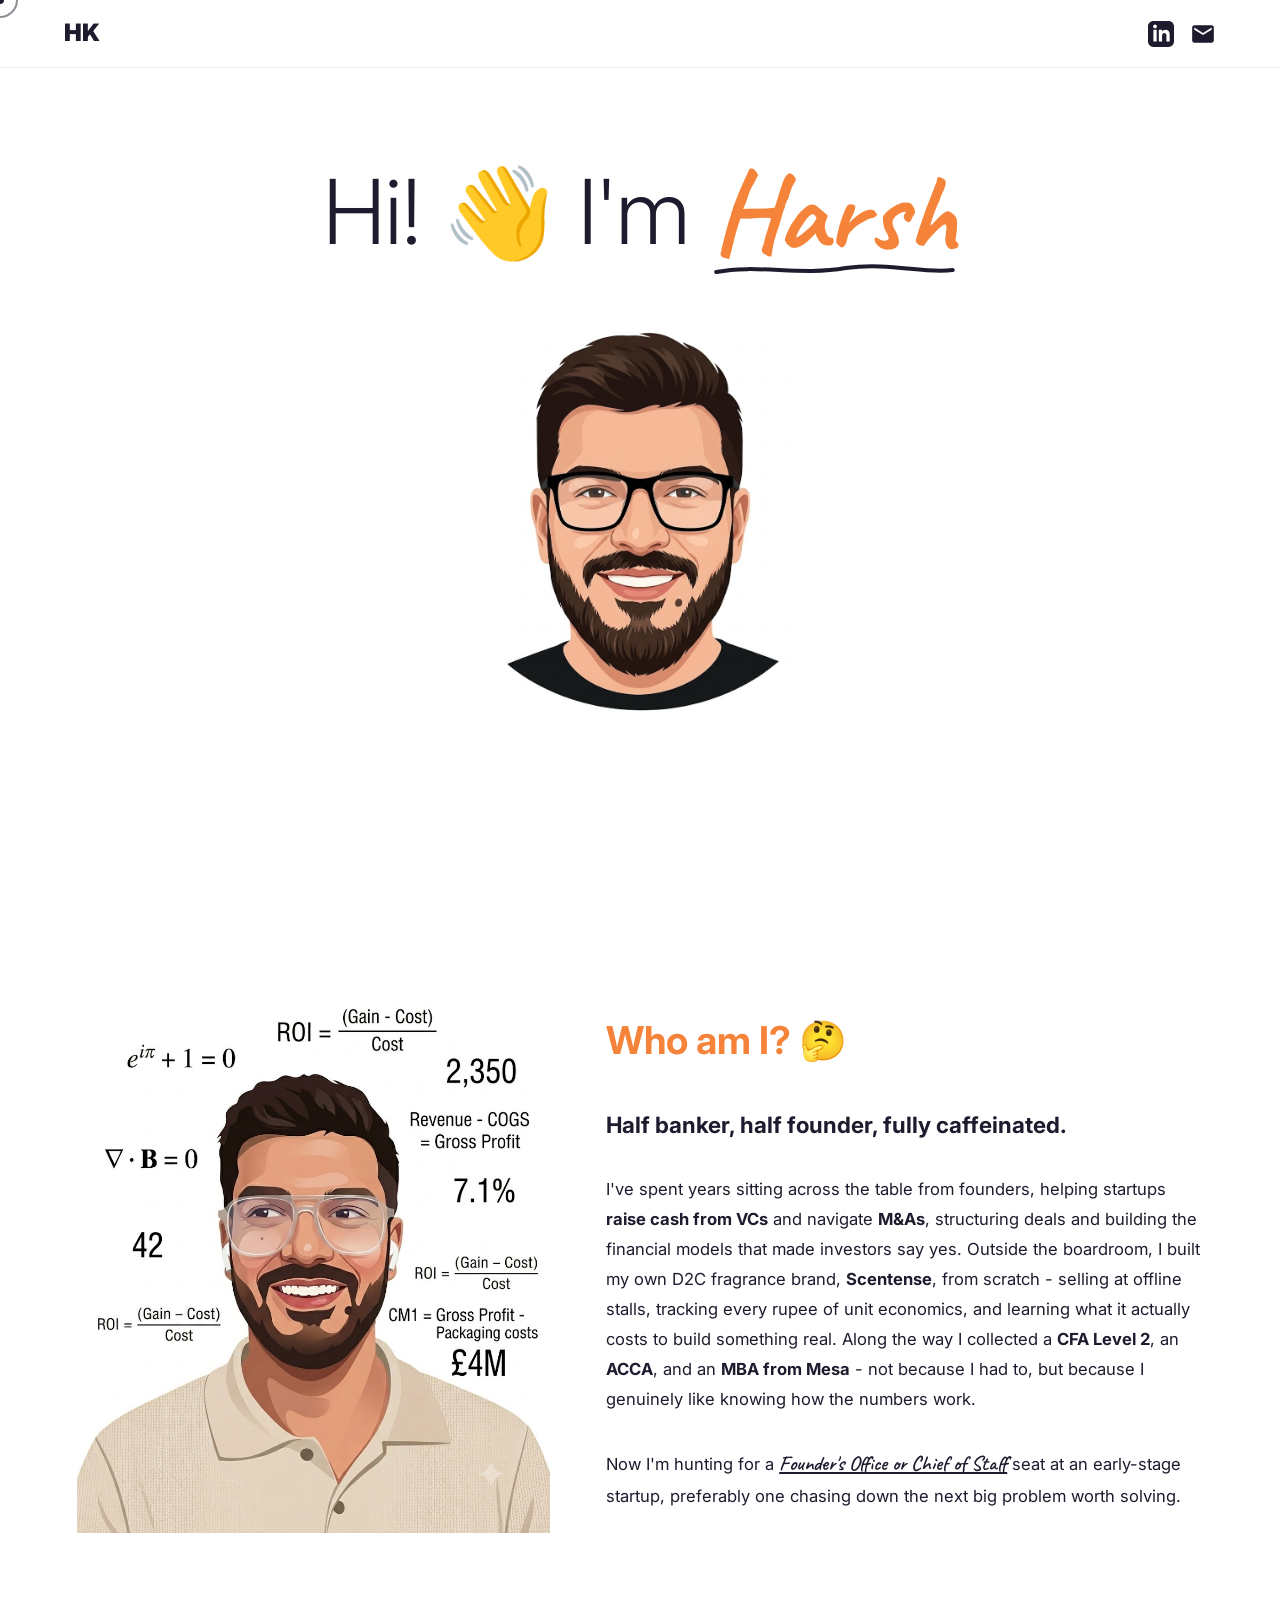
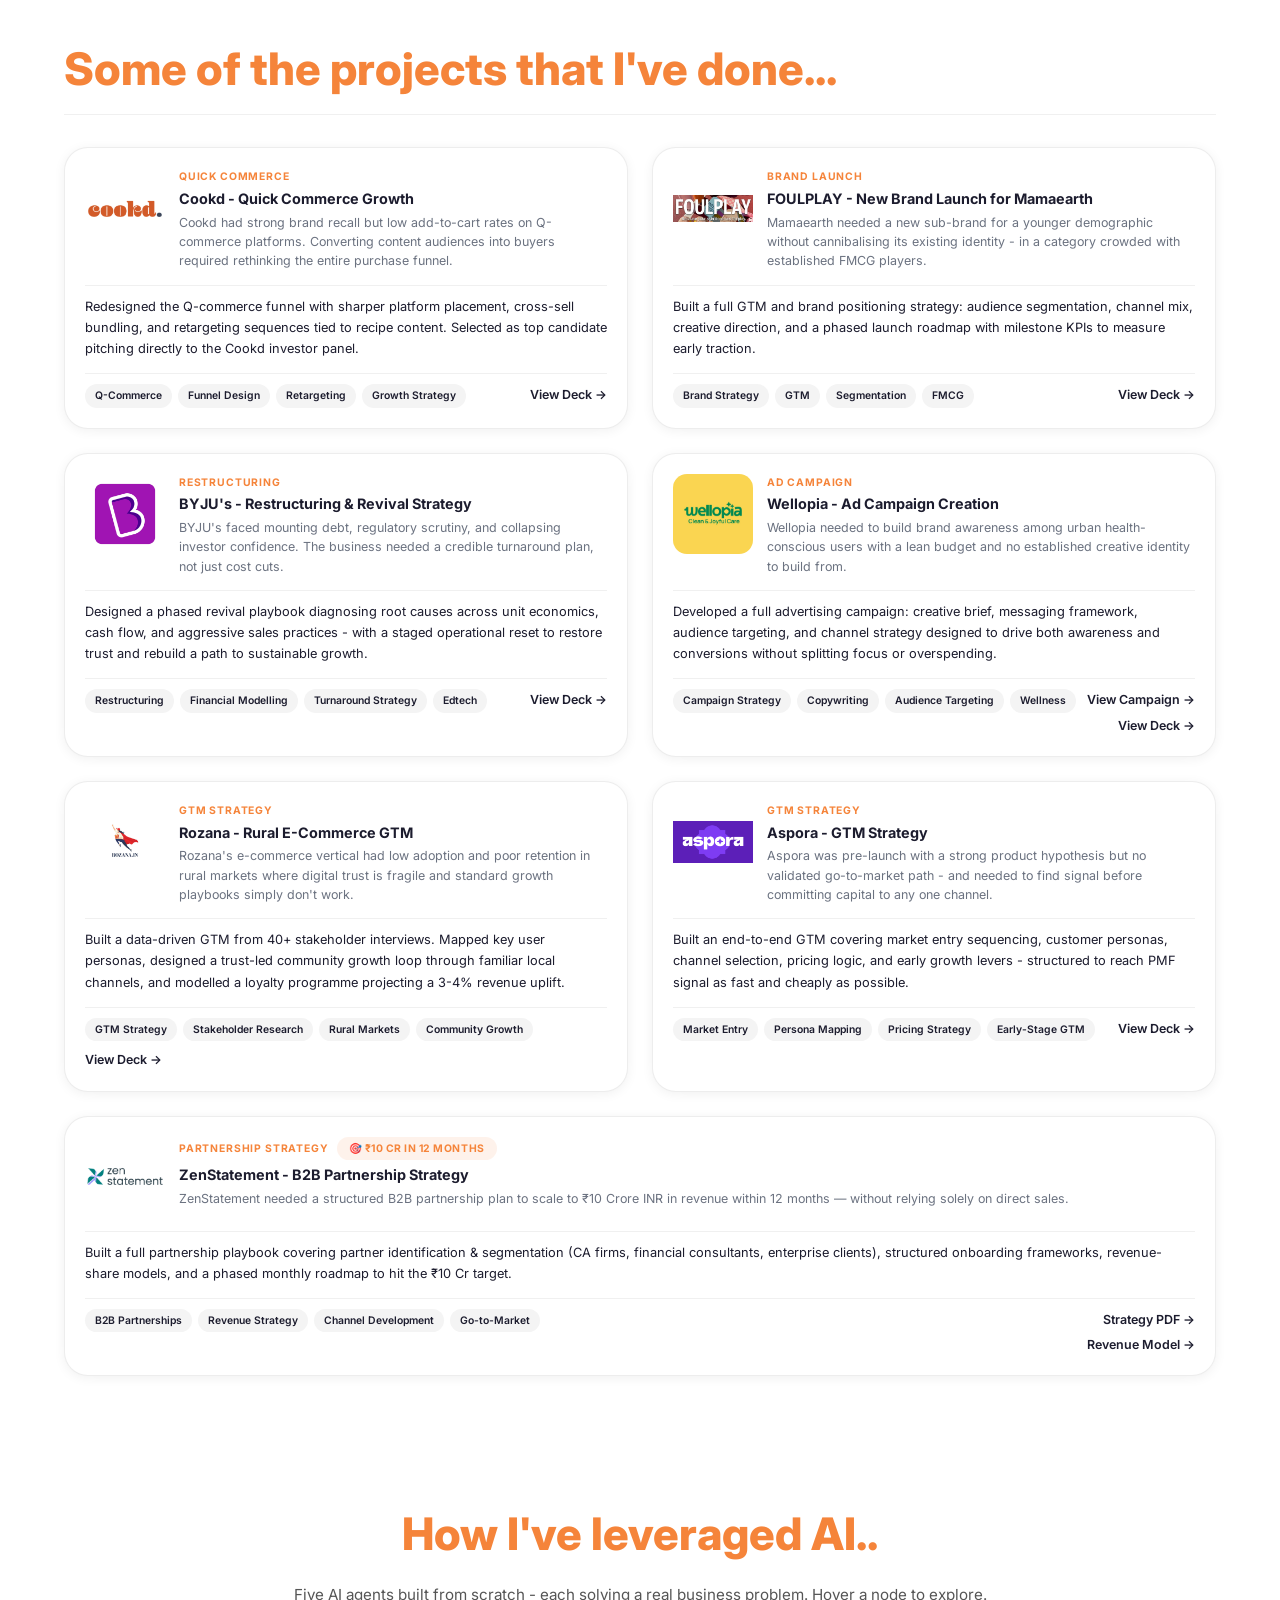
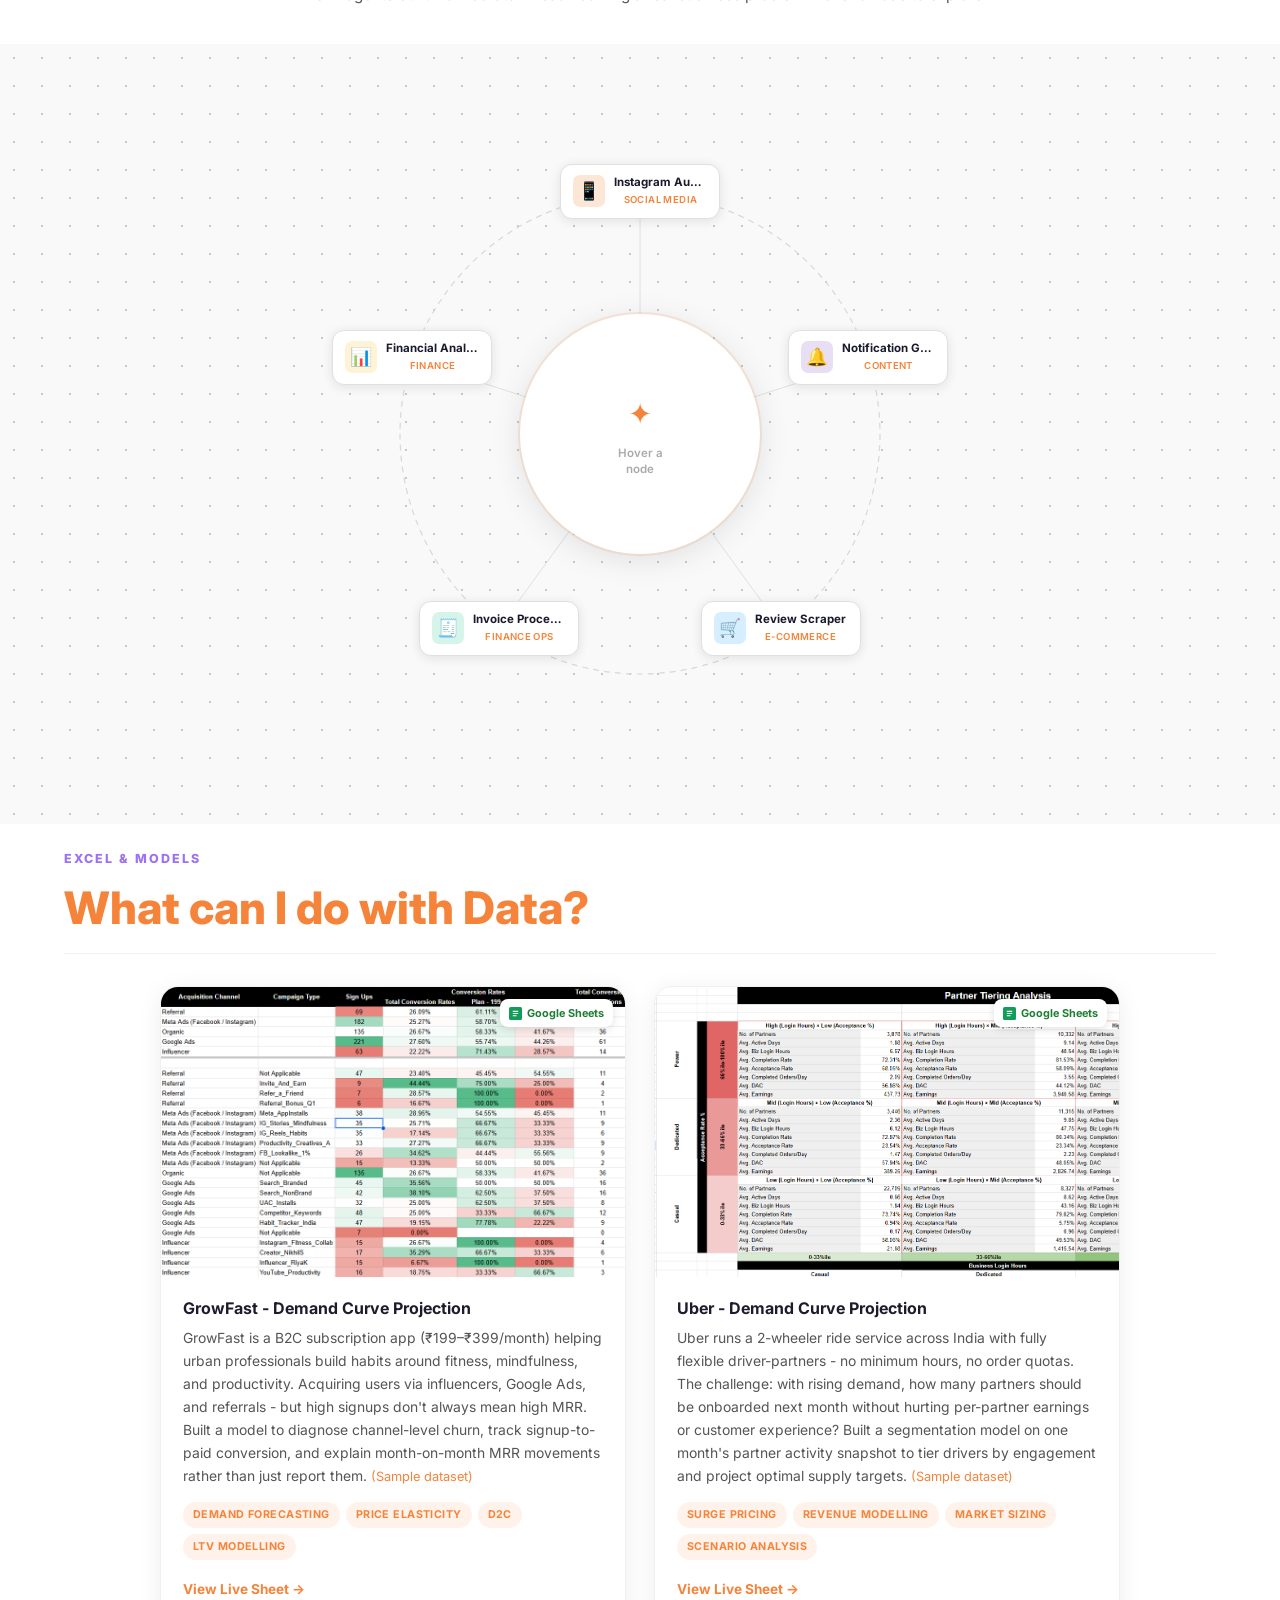
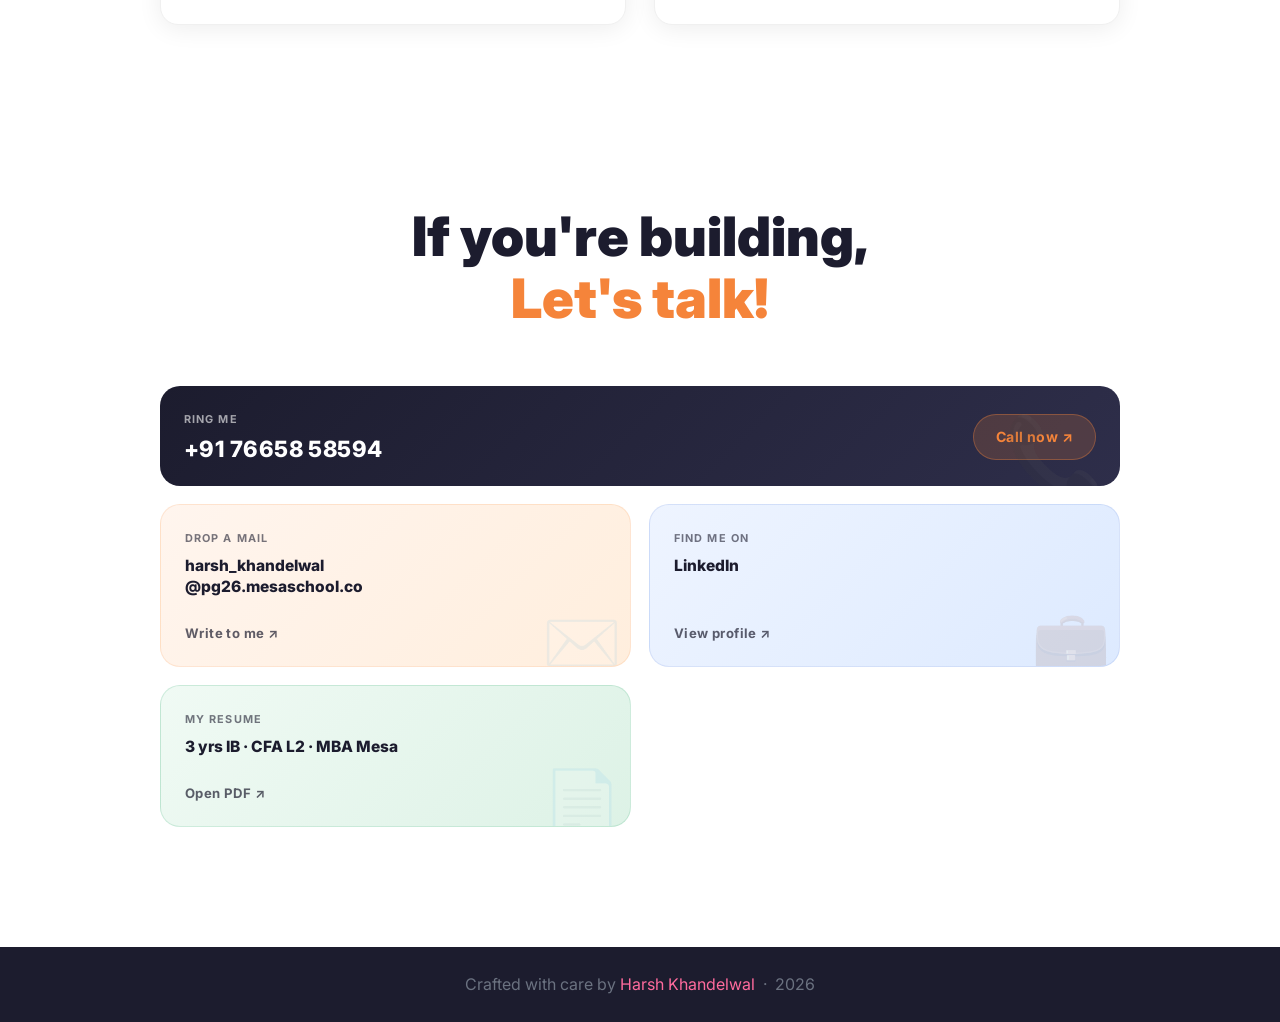
==== commit f8be8791: "Add ZenStatement Partnership tile to correct section in index.html The case studies section lives in" ====
--- a/index.html
+++ b/index.html
@@ -209,6 +209,38 @@
           </div>
         </div>
 
+        <!-- 7. ZenStatement -->
+        <div class="cs-tile cs-tile--zen fade-up">
+          <div class="cs-top-row">
+            <div class="cs-thumb-wrap">
+              <img src="Zenstatement.jpg" alt="ZenStatement" class="cs-thumb" />
+            </div>
+            <div class="cs-top-text">
+              <div style="display:flex;align-items:center;gap:8px;flex-wrap:wrap;margin-bottom:2px;">
+                <span class="cs-tag">Partnership Strategy</span>
+                <span class="cs-zen-goal">🎯 ₹10 Cr in 12 Months</span>
+              </div>
+              <h3 class="cs-title">ZenStatement - B2B Partnership Strategy</h3>
+              <p class="cs-problem">ZenStatement needed a structured B2B partnership plan to scale to ₹10 Crore INR in revenue within 12 months — without relying solely on direct sales.</p>
+            </div>
+          </div>
+          <p class="cs-solution-text">Built a full partnership playbook covering partner identification &amp; segmentation (CA firms, financial consultants, enterprise clients), structured onboarding frameworks, revenue-share models, and a phased monthly roadmap to hit the ₹10 Cr target.</p>
+          <div class="cs-footer">
+            <div class="cs-skills">
+              <span class="cs-skill-tag">B2B Partnerships</span>
+              <span class="cs-skill-tag">Revenue Strategy</span>
+              <span class="cs-skill-tag">Channel Development</span>
+              <span class="cs-skill-tag">Go-to-Market</span>
+            </div>
+            <div class="cs-multi-links">
+              <a href="https://drive.google.com/file/d/1J3cEPYtSLhFXB-f8GFueTd4urPRnvmJe/view?usp=sharing"
+                 target="_blank" rel="noopener" class="cs-deck-link">Strategy PDF →</a>
+              <a href="https://docs.google.com/spreadsheets/d/1HKlFqsKFEzSnNEEZf67NV5V82Ex0CfY3/edit?usp=sharing&ouid=111963231689449101617&rtpof=true&sd=true"
+                 target="_blank" rel="noopener" class="cs-deck-link">Revenue Model →</a>
+            </div>
+          </div>
+        </div>
+
       </div>
     </section>
 
--- a/css/style.css
+++ b/css/style.css
@@ -951,6 +951,73 @@
   .cs-list { grid-template-columns: 1fr; }
 }
 
+/* cs-image-col / cs-text-col layout used in the current HTML */
+.cs-image-col {
+  display: flex;
+  flex-direction: column;
+  gap: 10px;
+  align-items: flex-start;
+}
+
+.cs-img-wrap {
+  width: 100%;
+  aspect-ratio: 16/10;
+  border-radius: 12px;
+  overflow: hidden;
+  background: #f0f0f0;
+}
+
+.cs-img {
+  width: 100%;
+  height: 100%;
+  object-fit: cover;
+  display: block;
+}
+
+.cs-text-col {
+  display: flex;
+  flex-direction: column;
+  gap: 7px;
+  flex: 1;
+}
+
+.cs-context {
+  font-size: 0.78rem;
+  color: var(--muted);
+  line-height: 1.6;
+  margin: 0;
+}
+
+.cs-solution {
+  font-size: 0.8rem;
+  color: var(--text);
+  line-height: 1.65;
+  margin: 0;
+}
+
+/* ===== ZENSTATEMENT — FULL-WIDTH PARTNERSHIP TILE ===== */
+.cs-tile--zen {
+  grid-column: 1 / -1;
+}
+
+.cs-tile--zen:hover {
+  transform: translateY(-4px) scale(1.02);
+}
+
+.cs-zen-goal {
+  display: inline-flex;
+  align-items: center;
+  gap: 5px;
+  font-size: 0.65rem;
+  font-weight: 700;
+  letter-spacing: 0.05em;
+  color: #F5843A;
+  background: rgba(245,132,58,0.1);
+  padding: 3px 12px;
+  border-radius: 50px;
+  text-transform: uppercase;
+}
+
 /* ===== CONTACT STRIP ===== */
 .contact-strip {
   background: linear-gradient(135deg, var(--pink-mid), var(--purple-mid), var(--blue-mid));
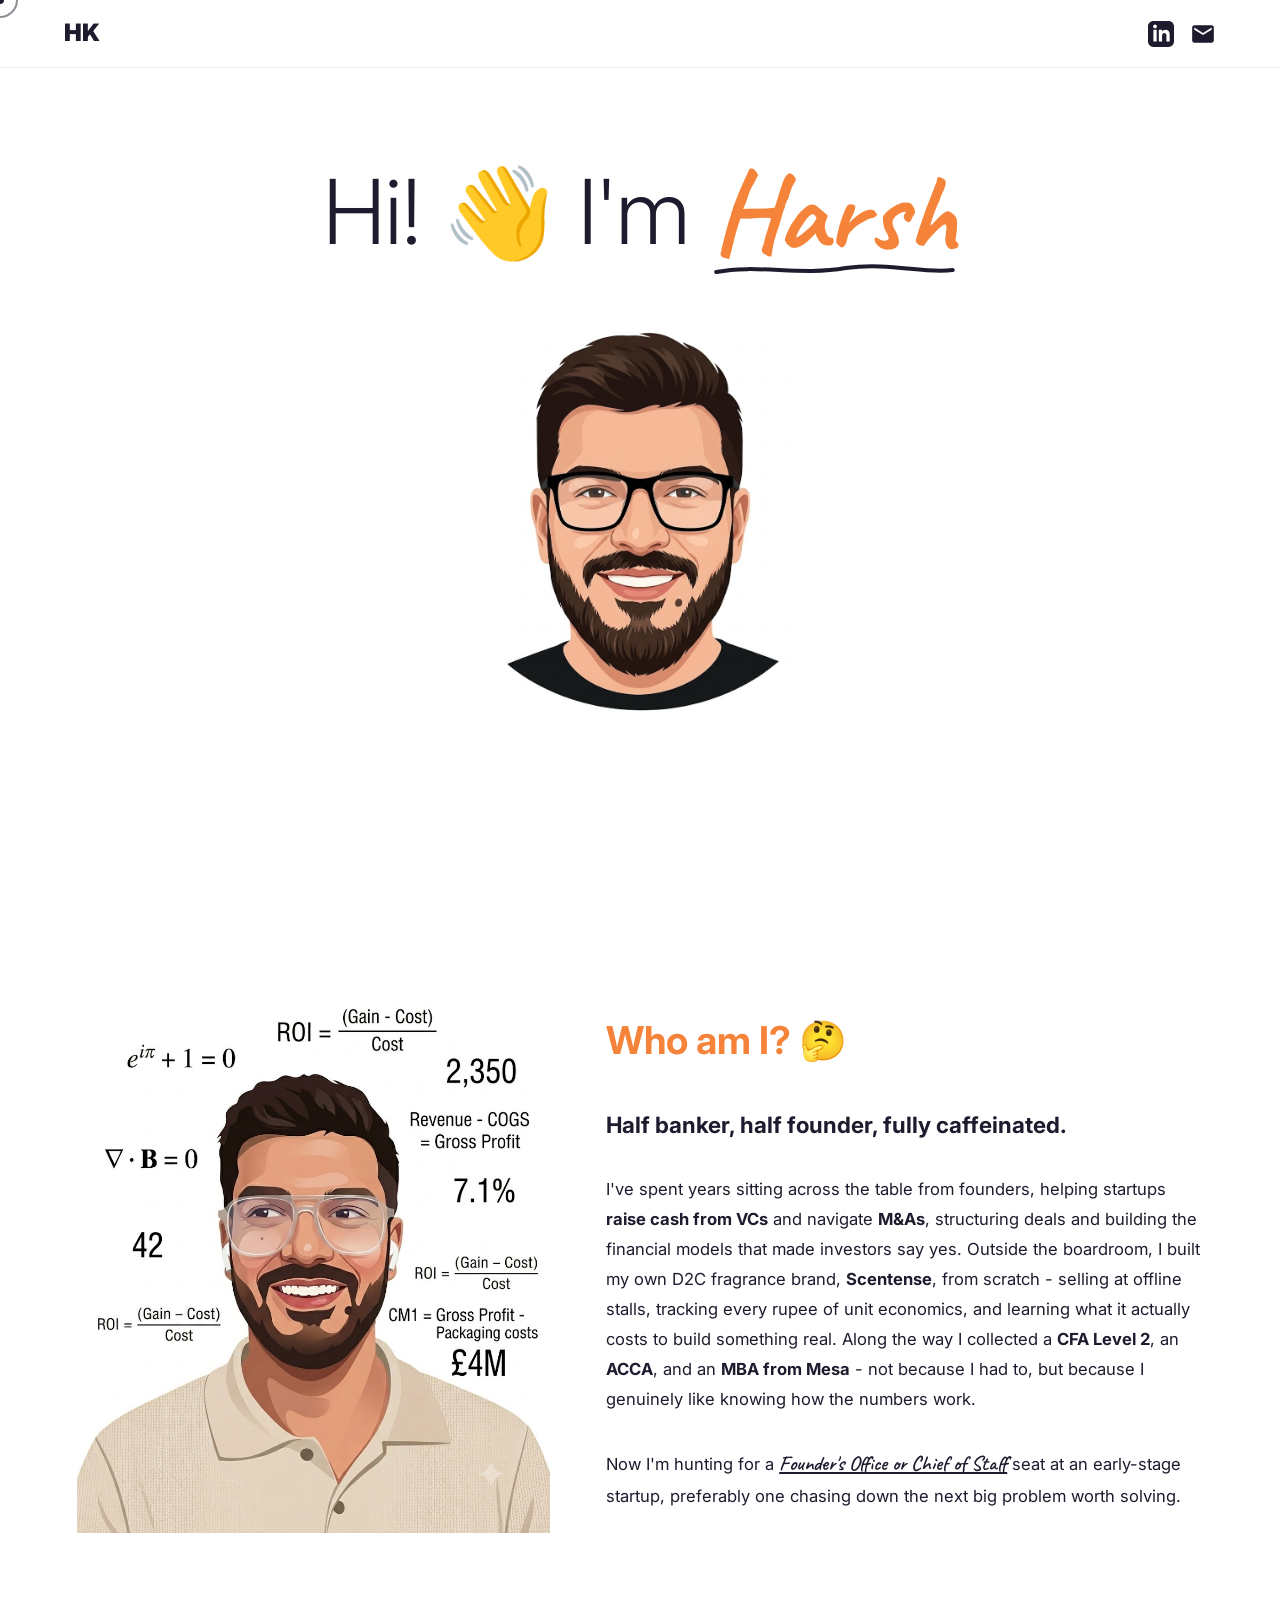
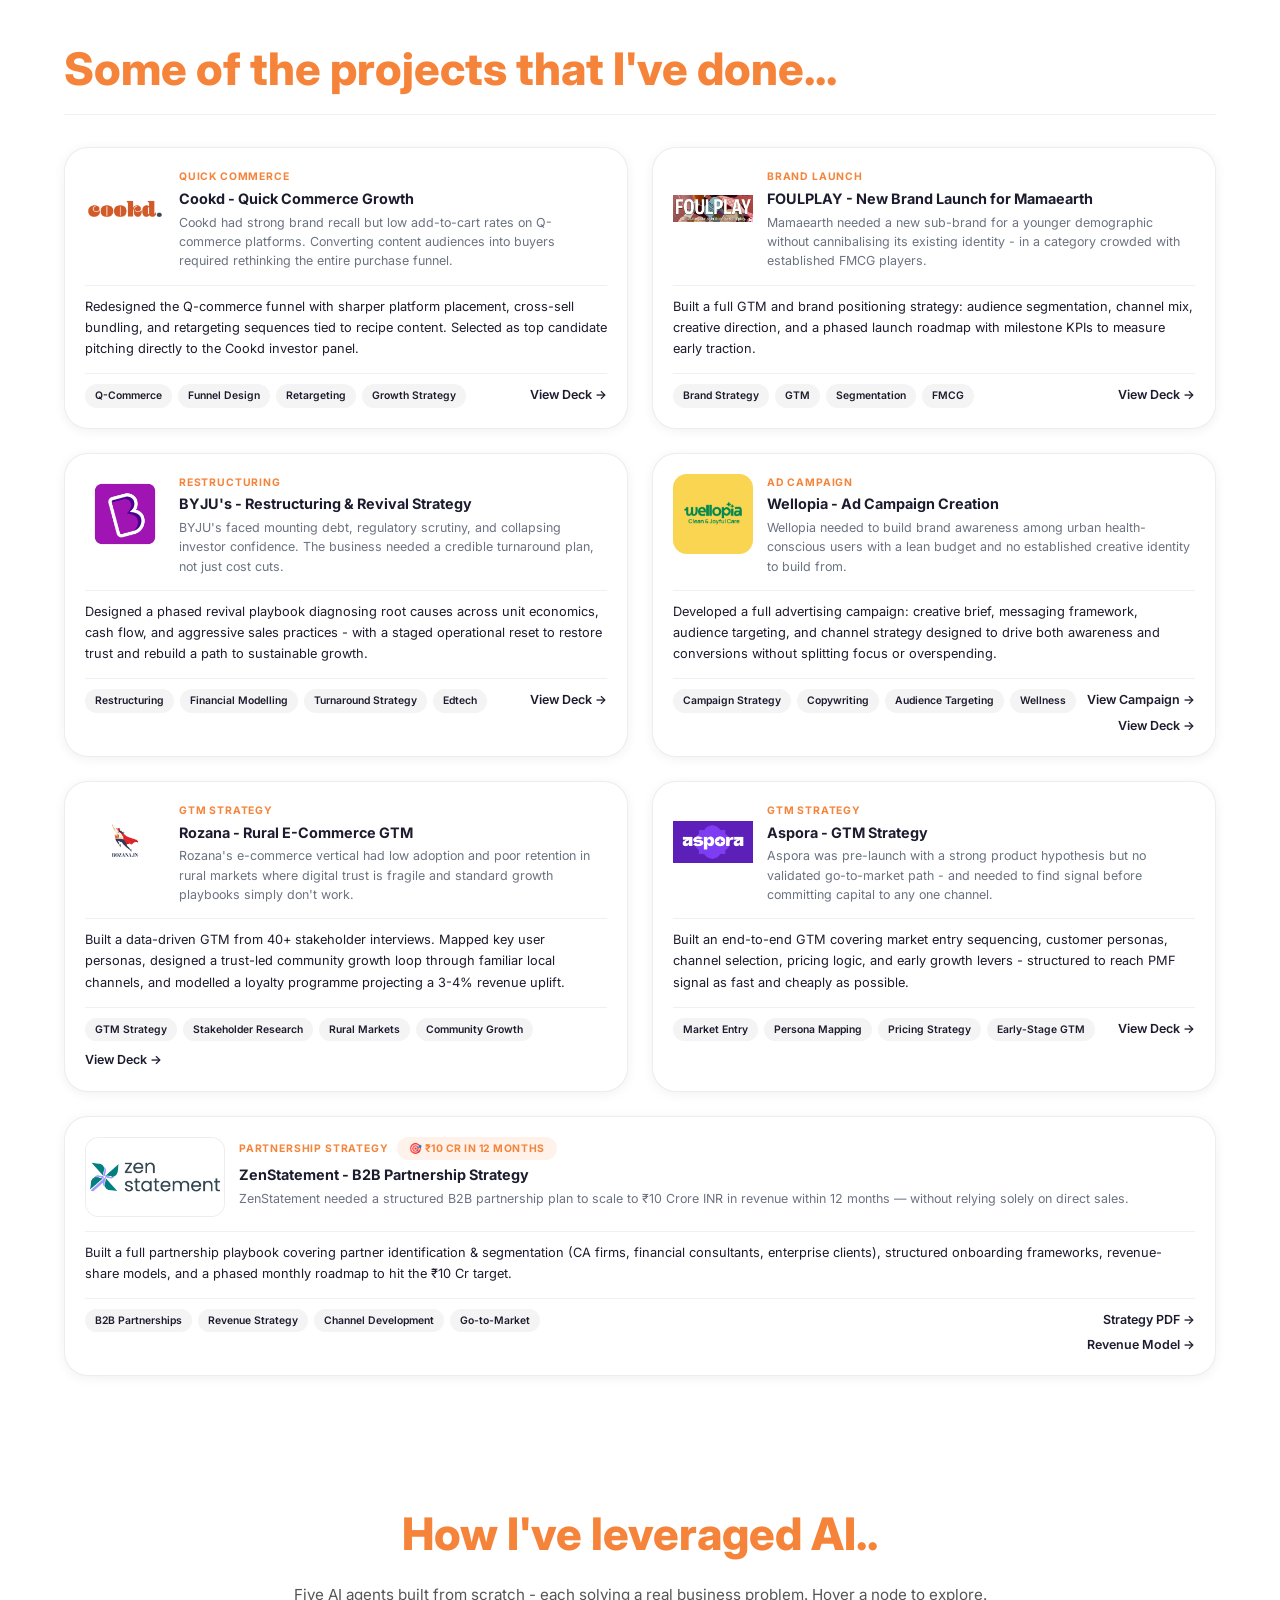
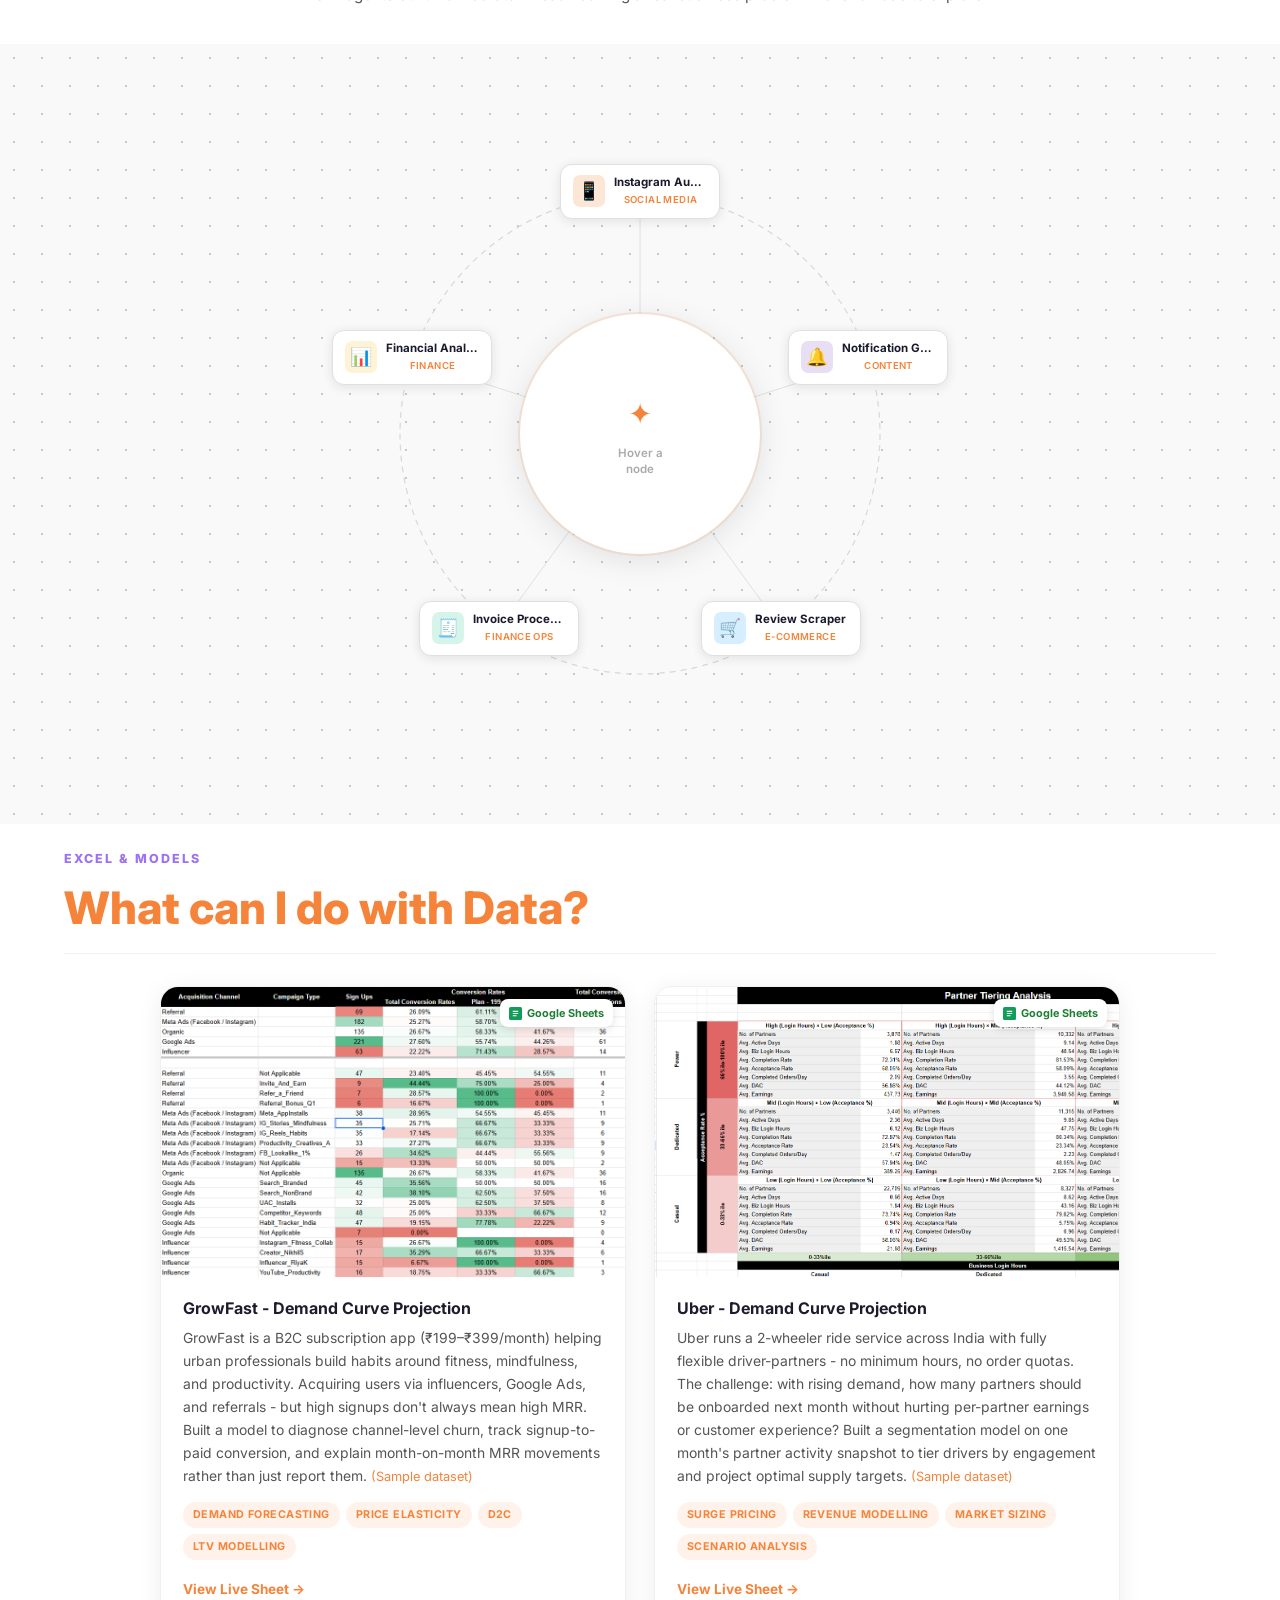
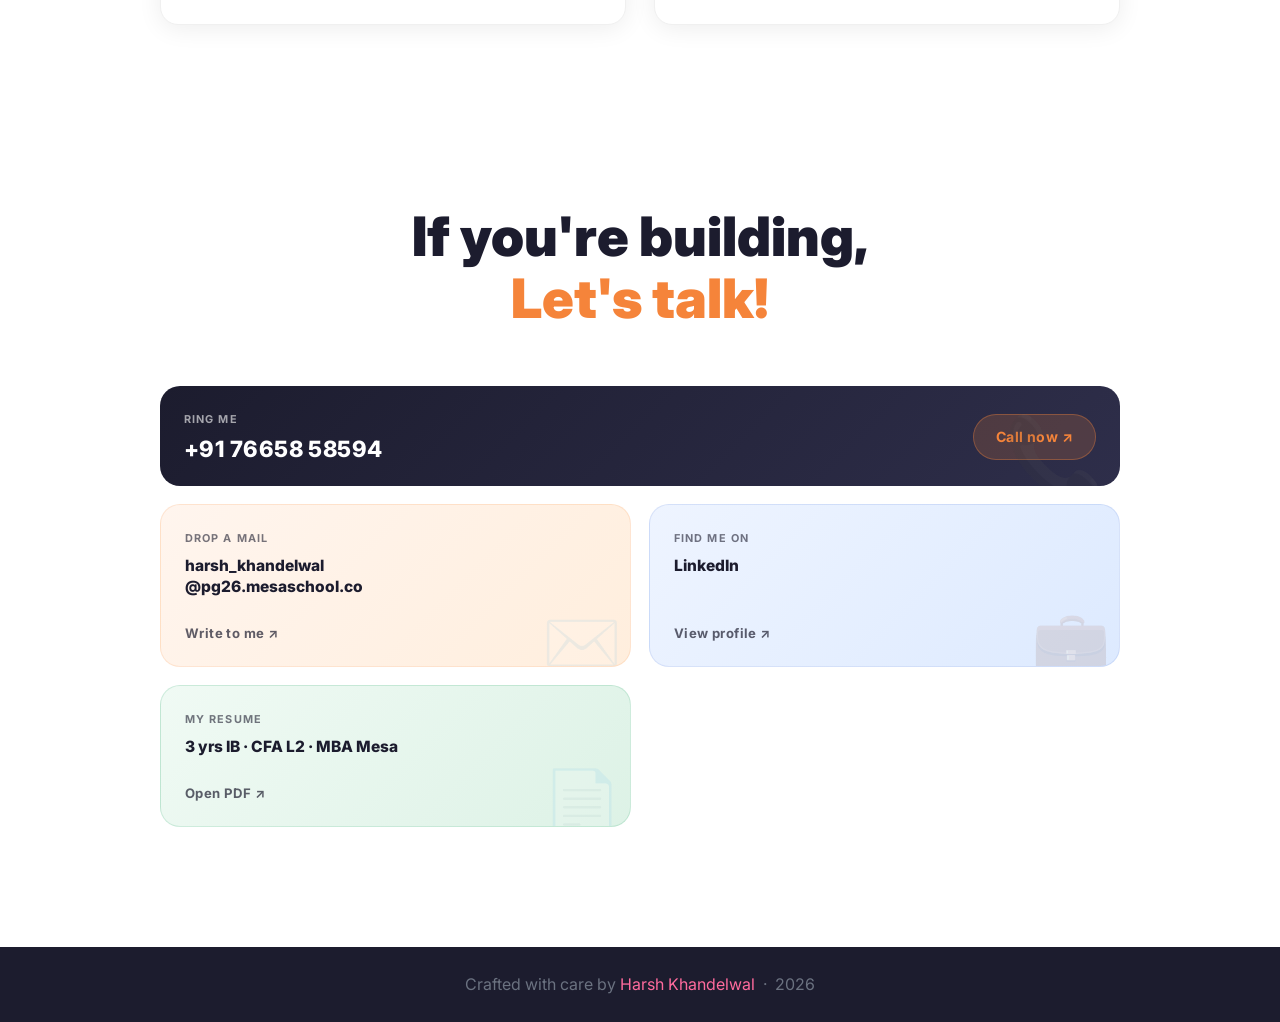
==== commit 04f69c6a: "Fix ZenStatement logo: add image file to assets and correct src path The logo file was missing from " ====
--- a/index.html
+++ b/index.html
@@ -212,8 +212,8 @@
         <!-- 7. ZenStatement -->
         <div class="cs-tile cs-tile--zen fade-up">
           <div class="cs-top-row">
-            <div class="cs-thumb-wrap">
-              <img src="Zenstatement.jpg" alt="ZenStatement" class="cs-thumb" />
+            <div class="cs-thumb-wrap cs-thumb-wrap--zen">
+              <img src="assets/ZenstatementLogo.jpg" alt="ZenStatement" class="cs-thumb" />
             </div>
             <div class="cs-top-text">
               <div style="display:flex;align-items:center;gap:8px;flex-wrap:wrap;margin-bottom:2px;">
--- a/css/style.css
+++ b/css/style.css
@@ -1004,6 +1004,18 @@
   transform: translateY(-4px) scale(1.02);
 }
 
+.cs-thumb-wrap--zen {
+  width: 140px;
+  height: 80px;
+  background: #fff;
+  border: 1px solid rgba(0,0,0,0.07);
+}
+
+.cs-thumb-wrap--zen .cs-thumb {
+  object-fit: contain;
+  background: #fff;
+}
+
 .cs-zen-goal {
   display: inline-flex;
   align-items: center;
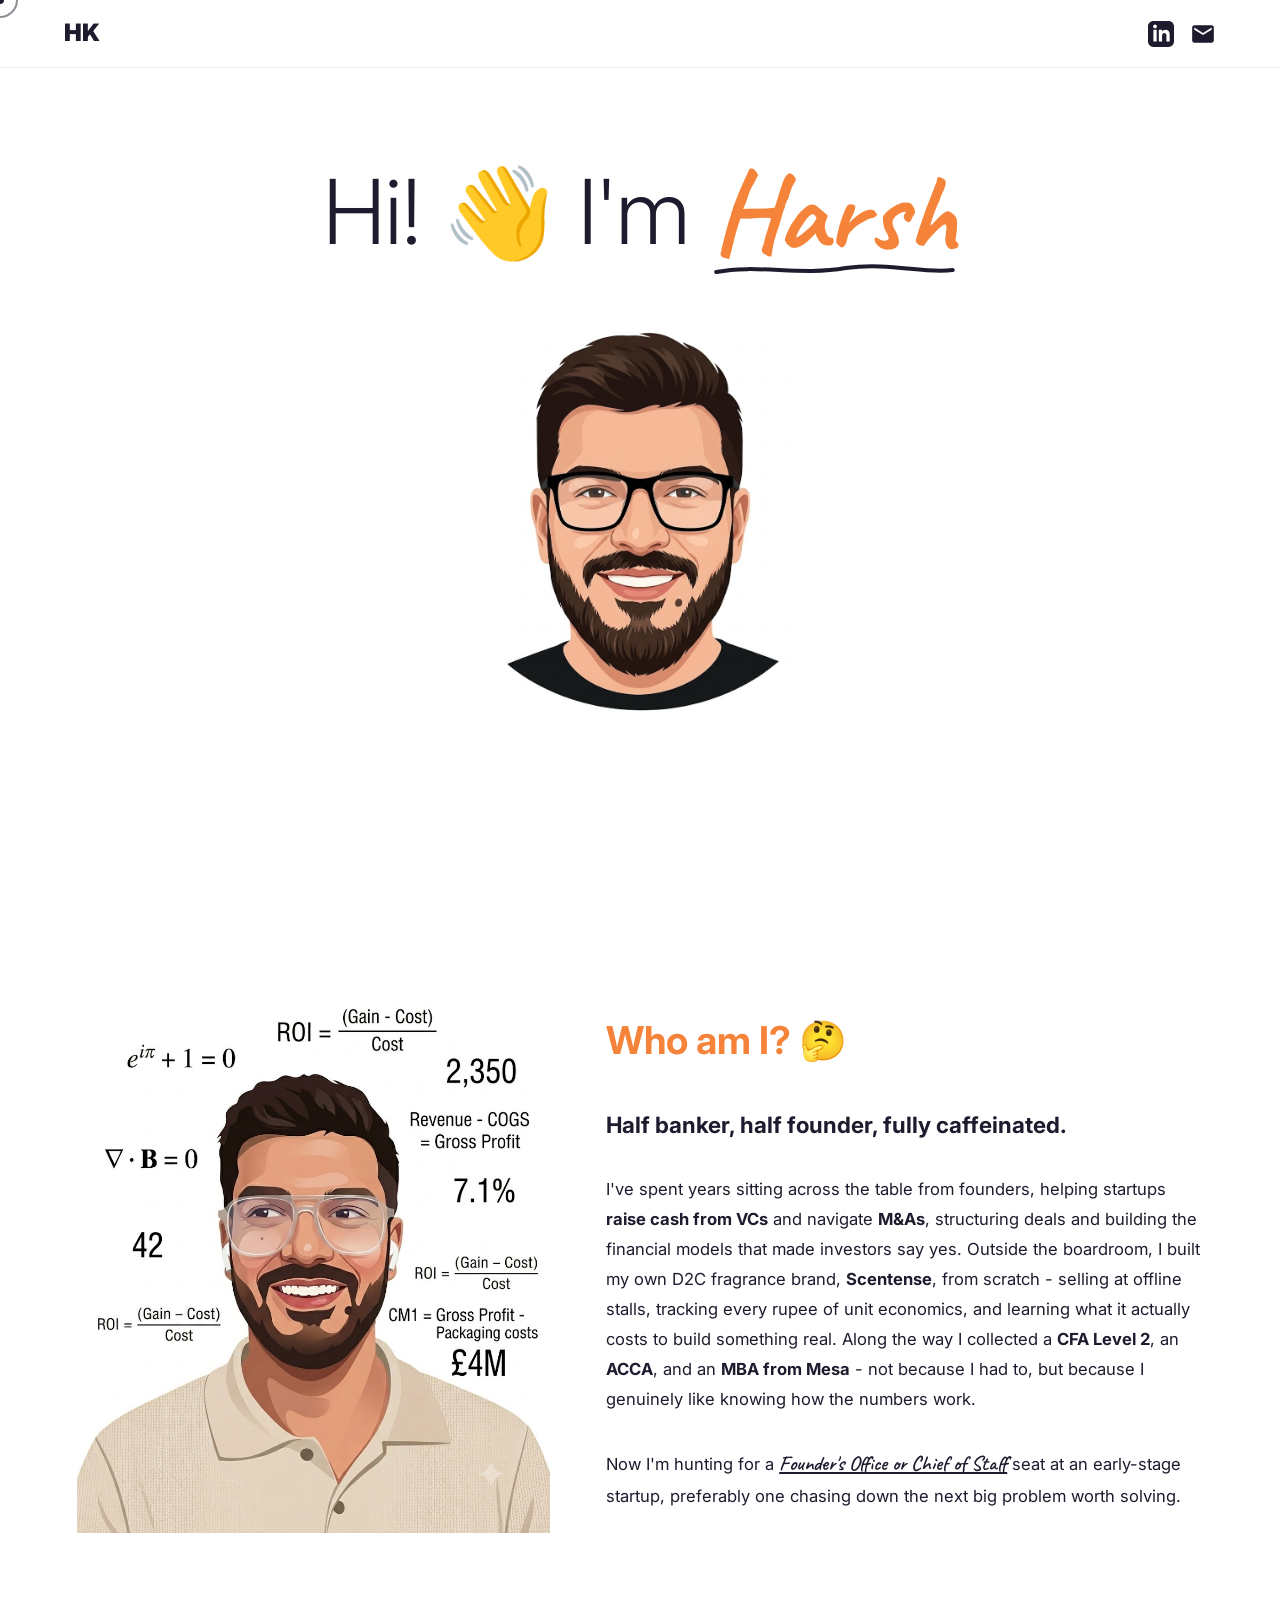
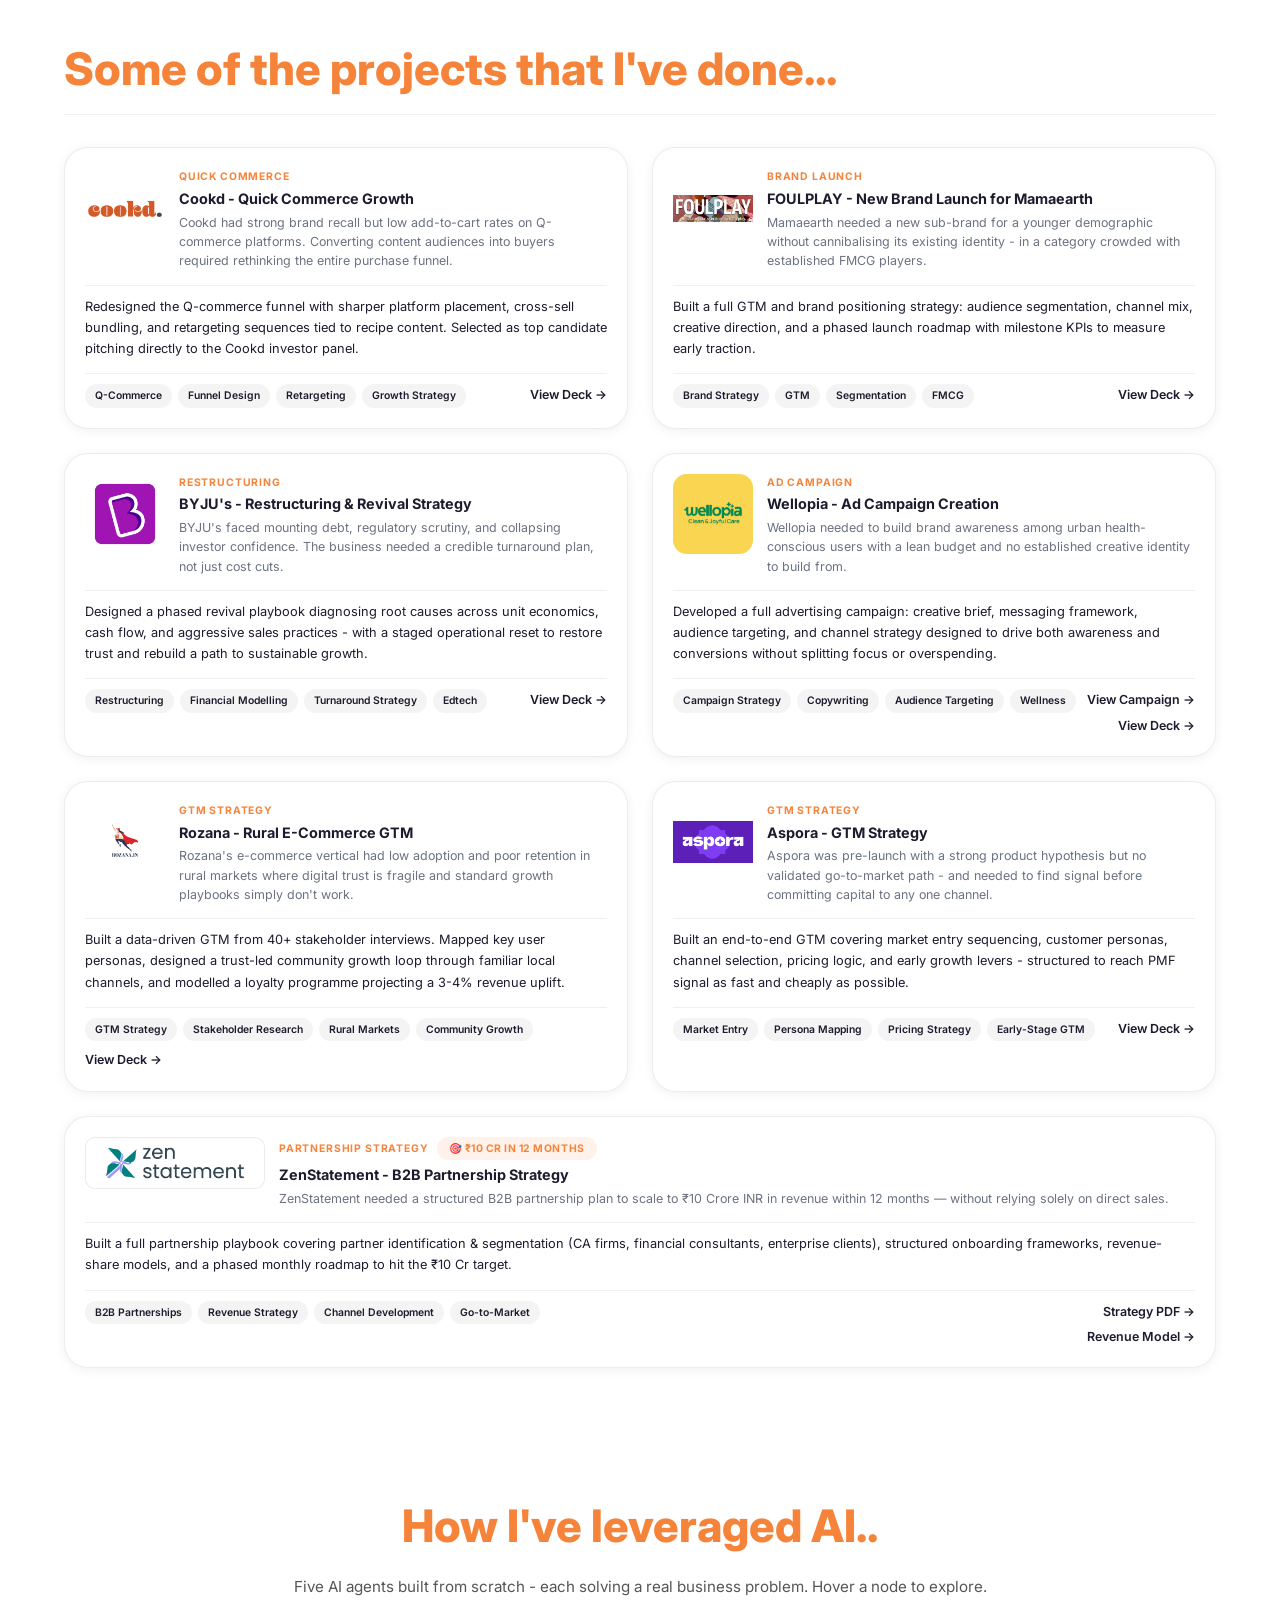
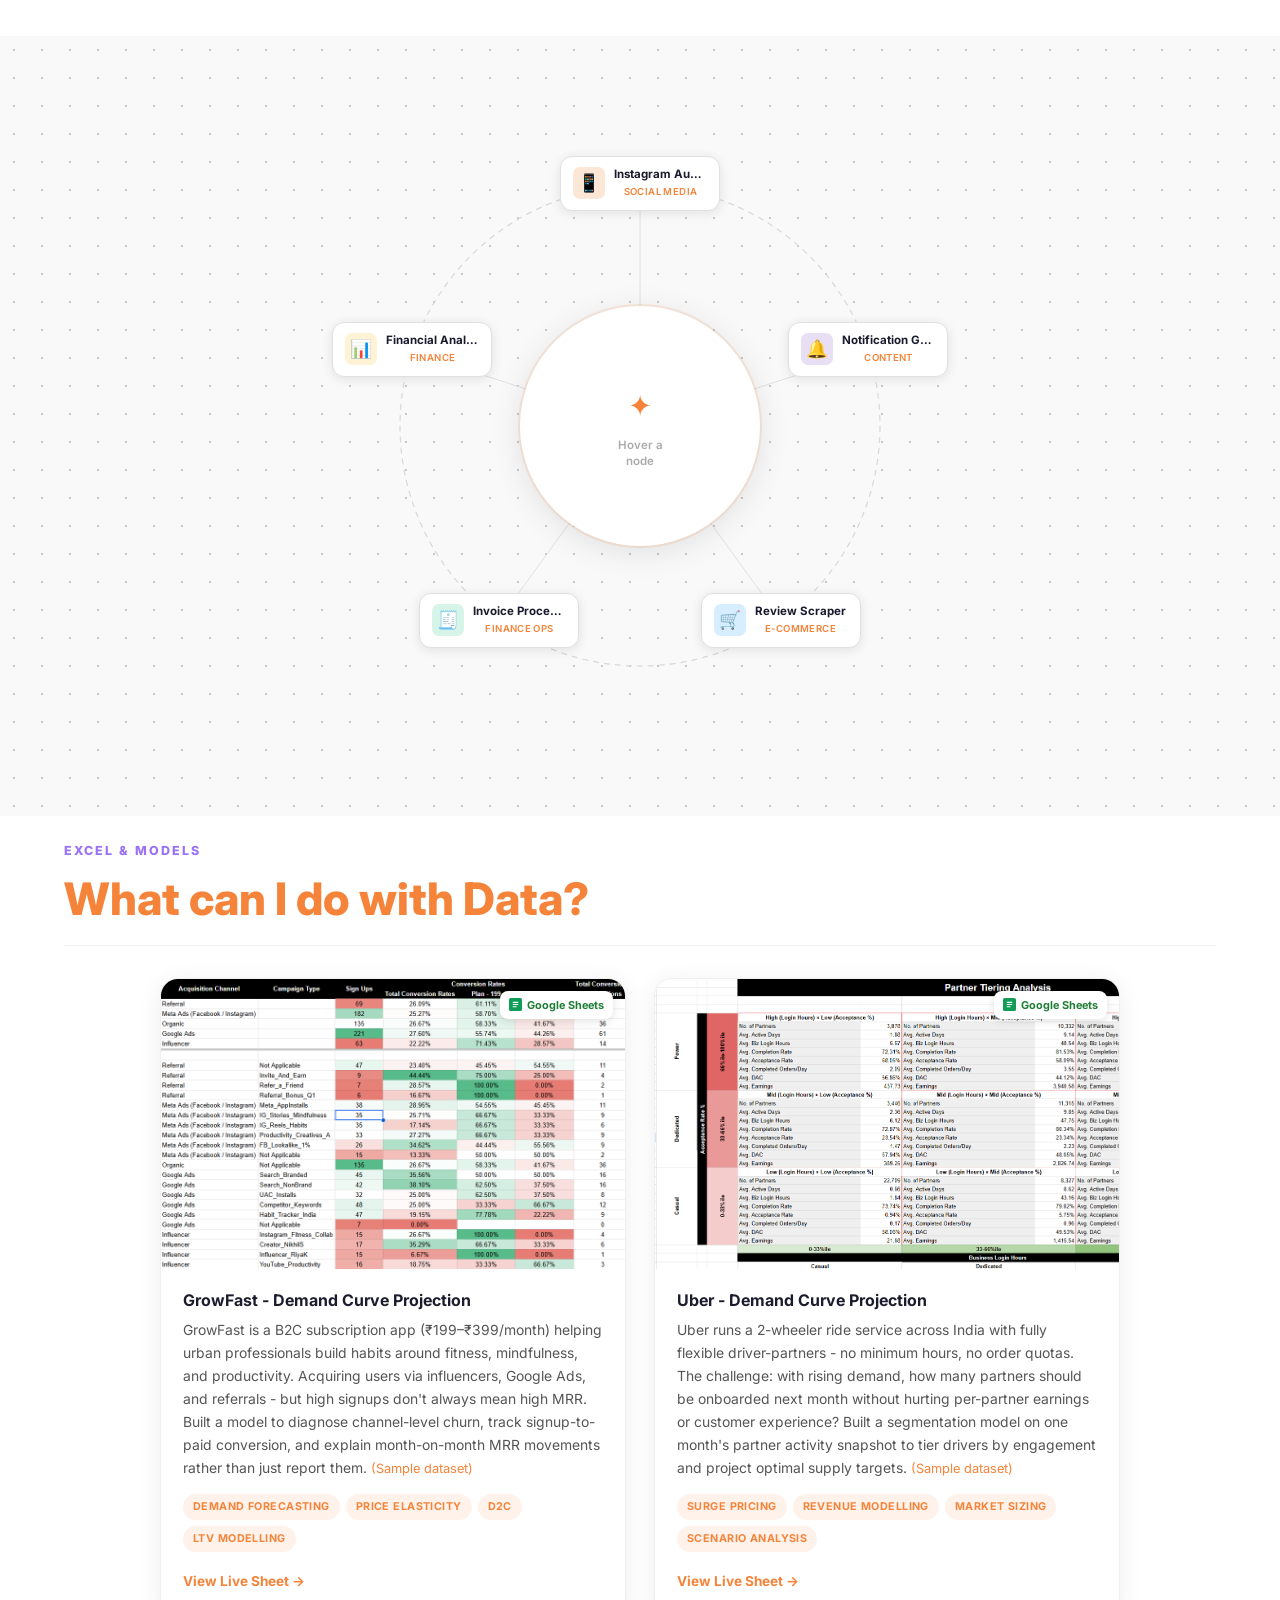
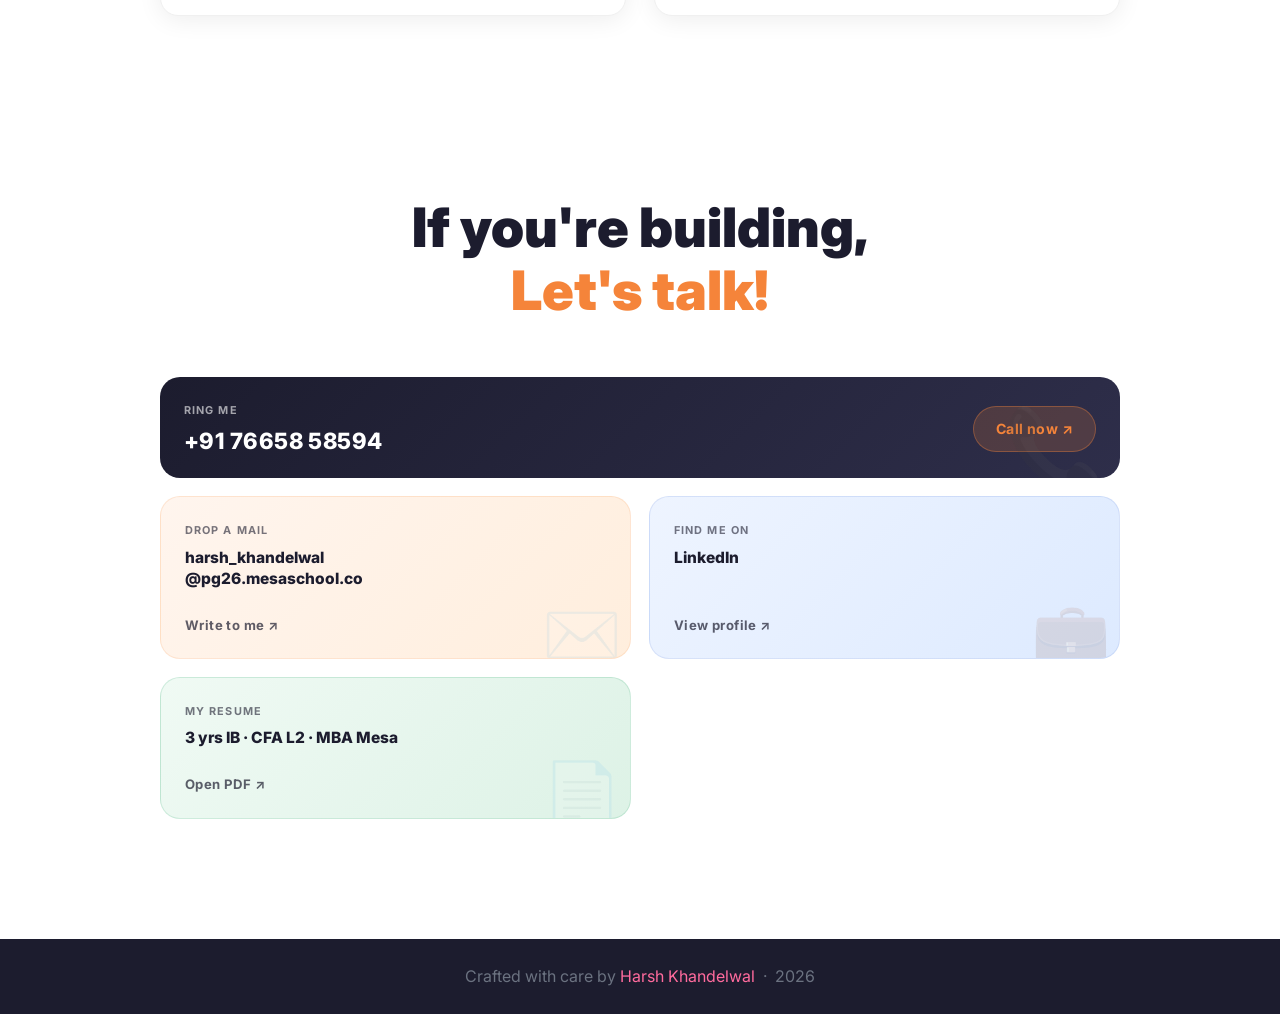
==== commit e3fdf94e: "Fix ZenStatement logo path and sizing for 1912x500 wide logo Switch src to assets/Zenstatement.jpg (" ====
--- a/index.html
+++ b/index.html
@@ -213,7 +213,7 @@
         <div class="cs-tile cs-tile--zen fade-up">
           <div class="cs-top-row">
             <div class="cs-thumb-wrap cs-thumb-wrap--zen">
-              <img src="assets/ZenstatementLogo.jpg" alt="ZenStatement" class="cs-thumb" />
+              <img src="assets/Zenstatement.jpg" alt="ZenStatement" class="cs-thumb" />
             </div>
             <div class="cs-top-text">
               <div style="display:flex;align-items:center;gap:8px;flex-wrap:wrap;margin-bottom:2px;">
--- a/css/style.css
+++ b/css/style.css
@@ -1005,15 +1005,18 @@
 }
 
 .cs-thumb-wrap--zen {
-  width: 140px;
-  height: 80px;
+  width: 180px;
+  height: 52px;
   background: #fff;
-  border: 1px solid rgba(0,0,0,0.07);
+  border: 1px solid rgba(0,0,0,0.08);
+  border-radius: 10px;
+  padding: 6px 10px;
 }
 
 .cs-thumb-wrap--zen .cs-thumb {
   object-fit: contain;
   background: #fff;
+  border-radius: 0;
 }
 
 .cs-zen-goal {
